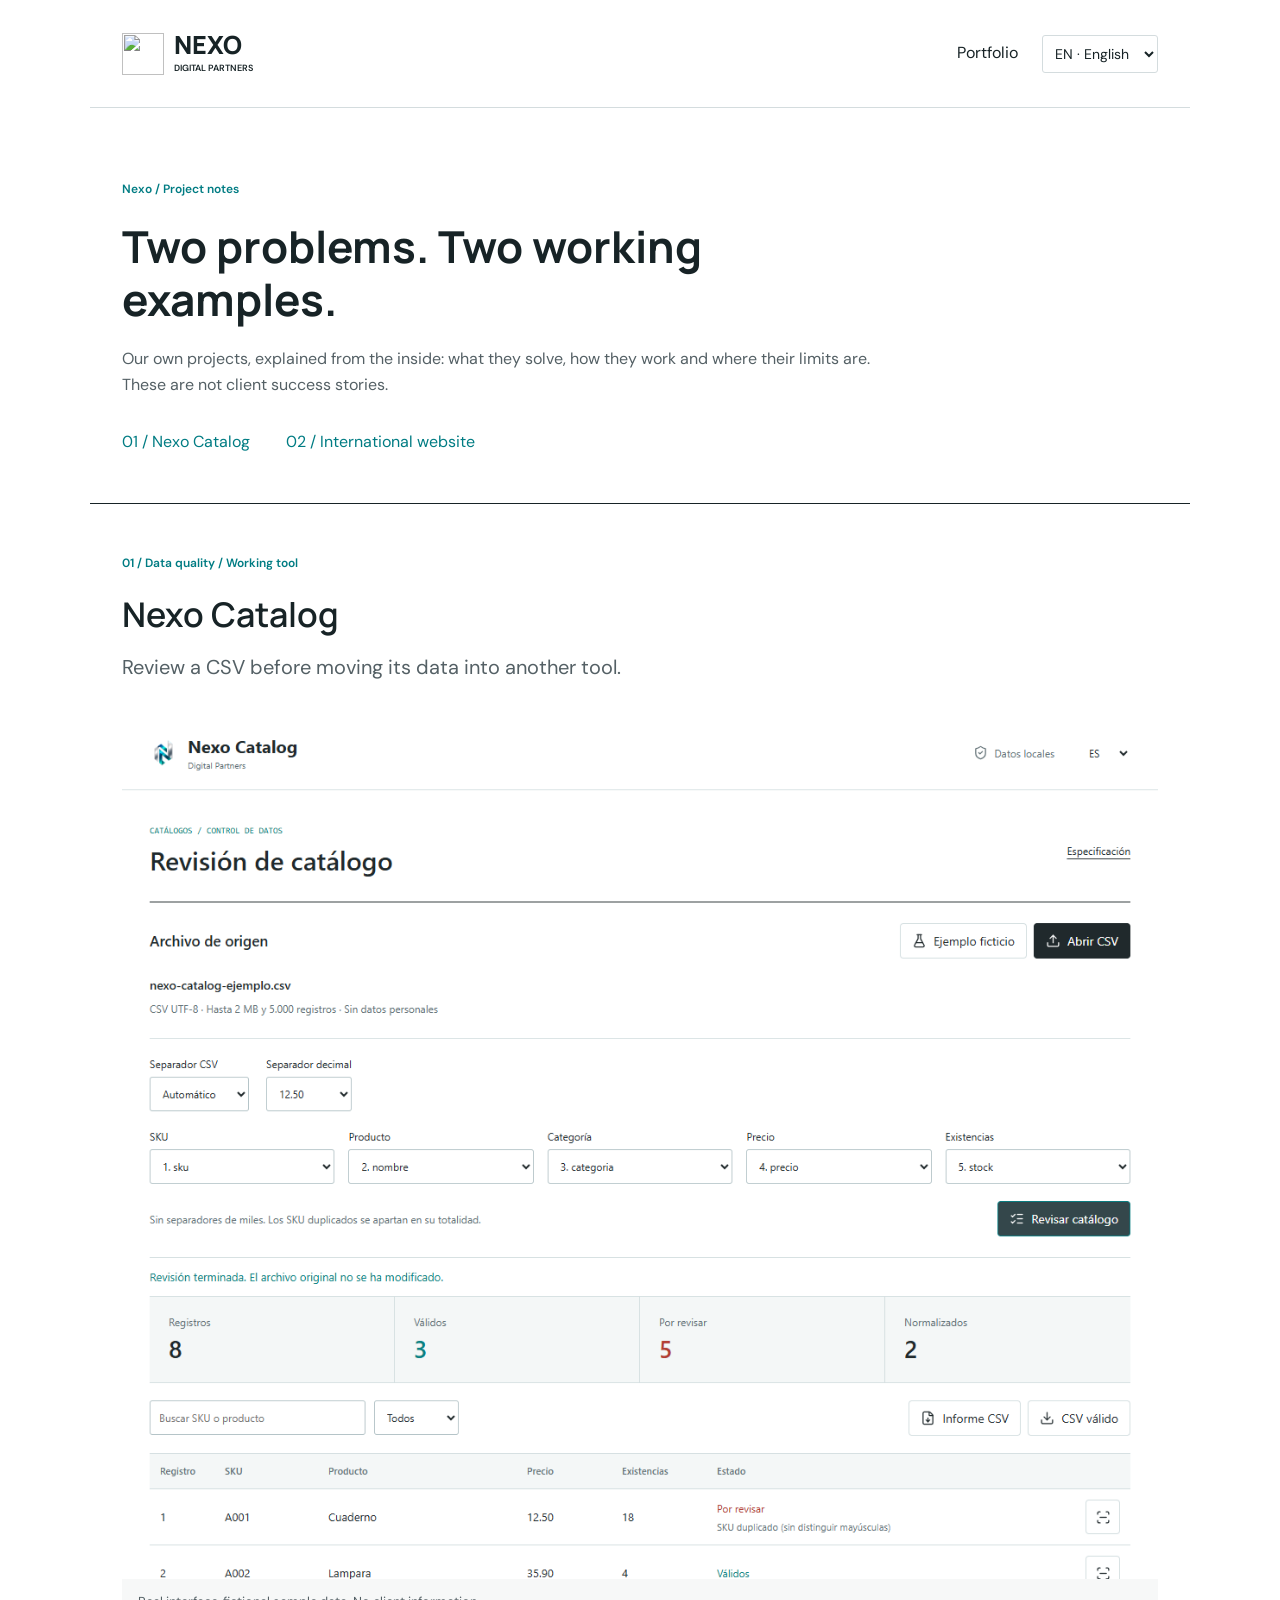
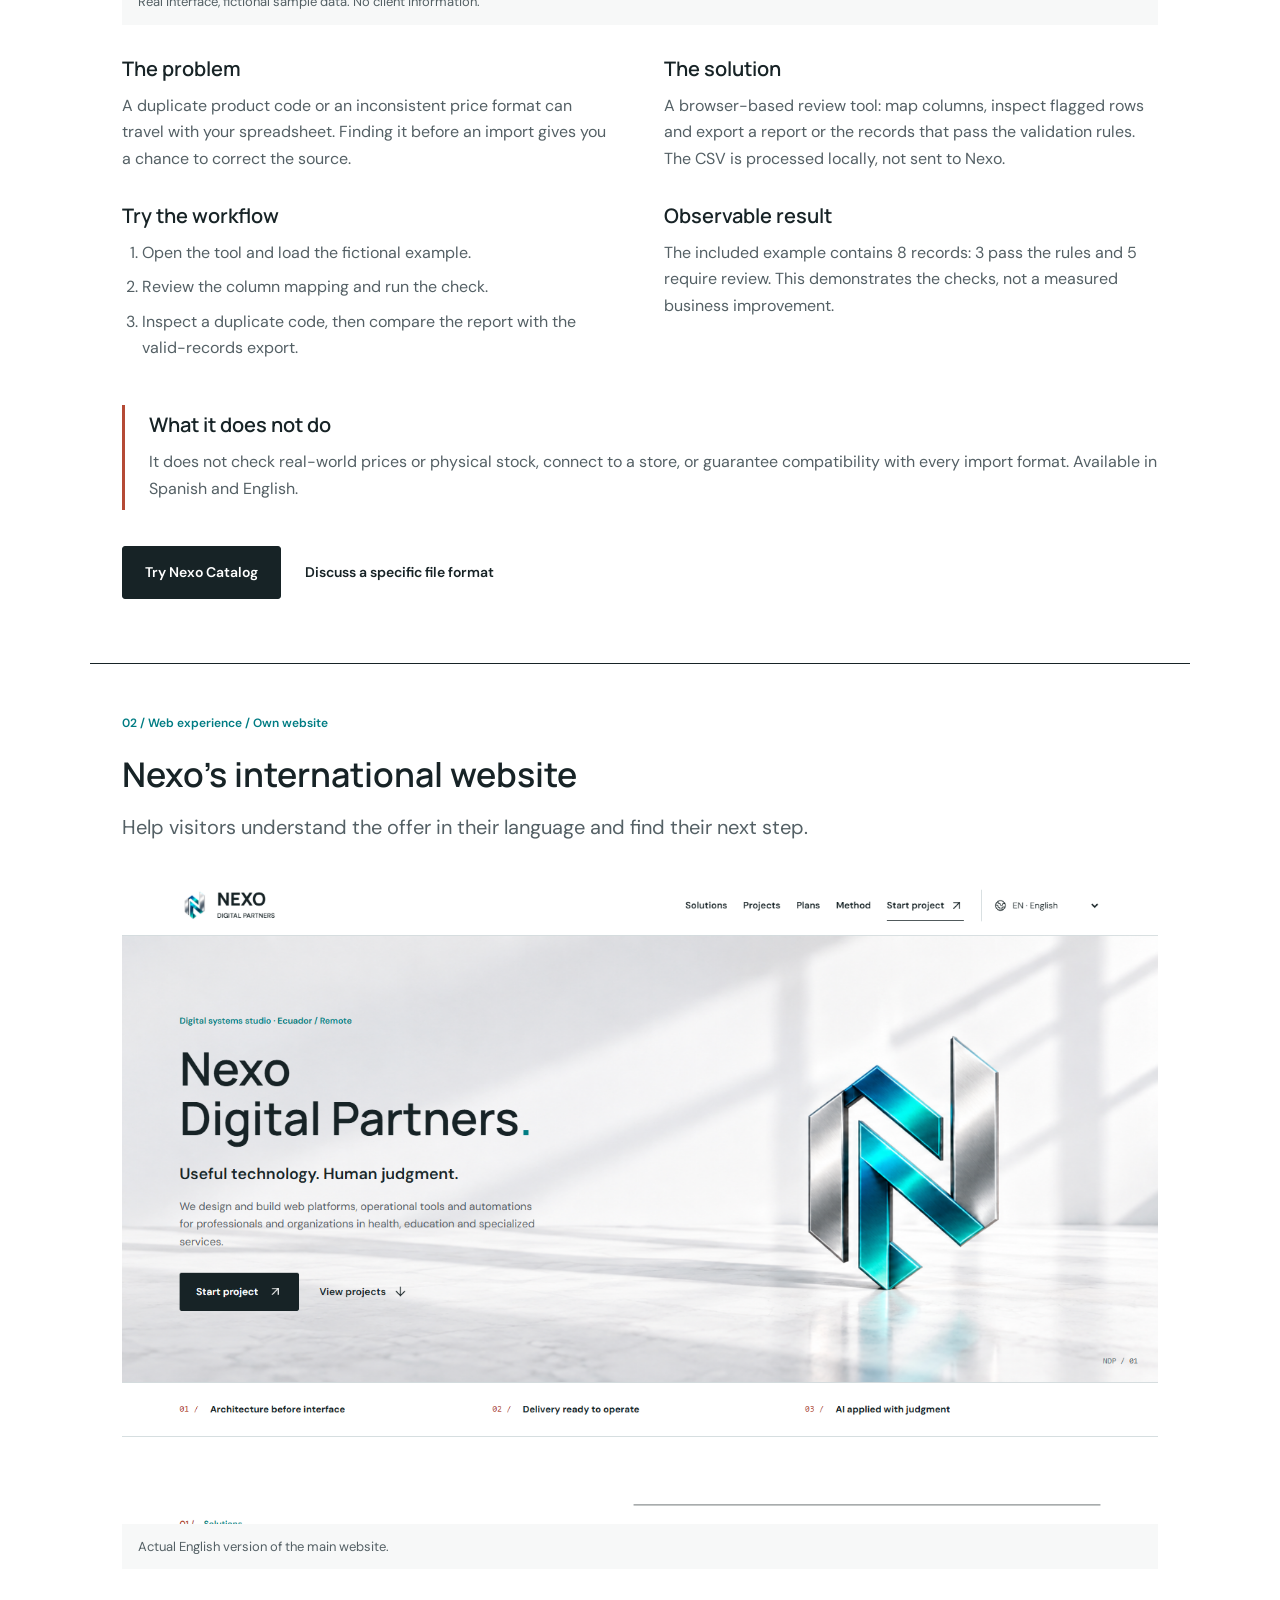
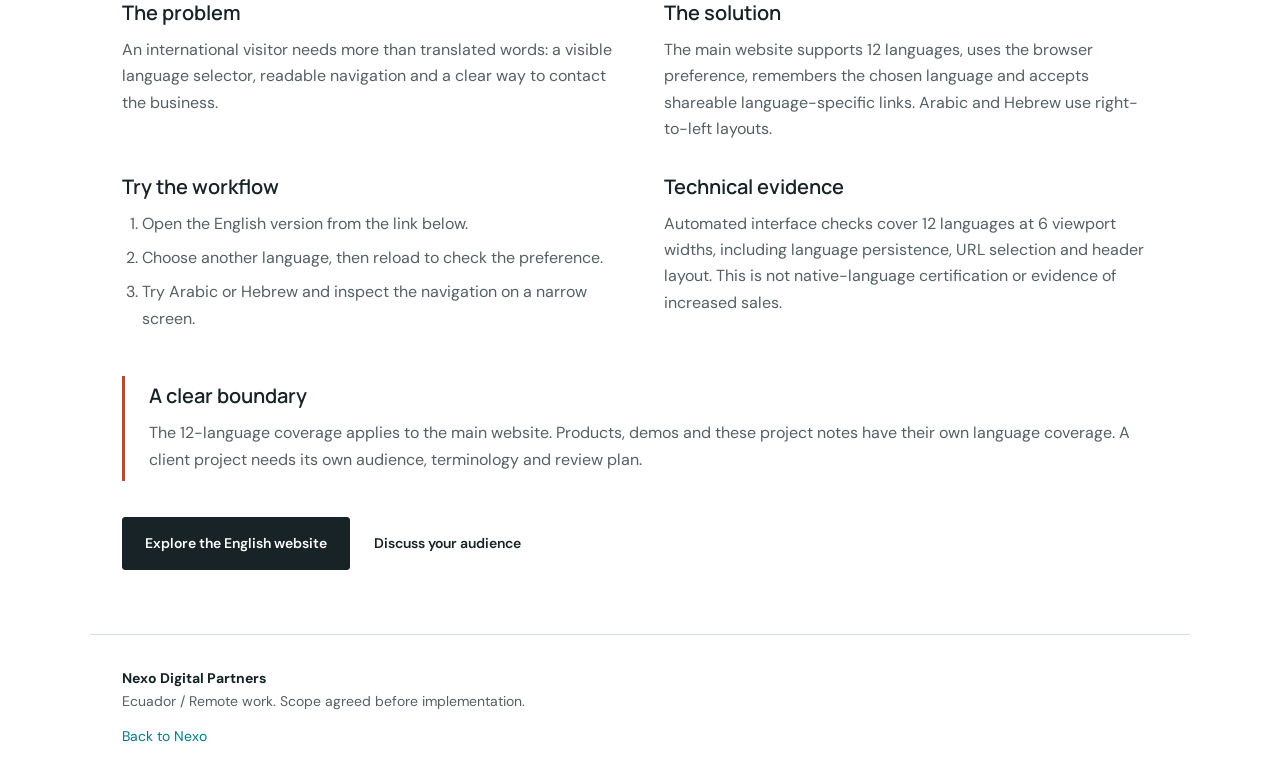
==== cases/index.html @ e247b070 "Add bilingual project case studies with real demos and limits" ====
<!doctype html>
<html lang="es">
<head>
  <meta charset="utf-8"><meta name="viewport" content="width=device-width,initial-scale=1">
  <title>Casos de proyecto | Nexo Digital Partners</title>
  <meta name="description" content="Dos proyectos propios de Nexo: revision de catalogos CSV y una web internacional. Problemas, decisiones, demostraciones y limites.">
  <link rel="canonical" href="https://nexodipa.github.io/nexo-digital-partners/cases/">
  <link rel="stylesheet" href="../styles.css"><link rel="stylesheet" href="cases.css">
  <link rel="icon" href="../assets/favicon.svg" type="image/svg+xml">
  <script src="cases.js" defer></script>
</head>
<body>
<a class="skip-link" href="#main" data-en="Skip to content">Ir al contenido</a>
<header class="case-header">
  <a class="brand" href="../"><img src="../assets/brand/nexo-monogram-metallic-transparent.png" width="44" height="44" alt=""><strong>NEXO<span>DIGITAL PARTNERS</span></strong></a>
  <div><a href="../#casos" data-en="Portfolio">Proyectos</a><label class="sr-only" for="case-language">Idioma / Language</label><select id="case-language"><option value="es">ES · Espa&ntilde;ol</option><option value="en">EN · English</option></select></div>
</header>
<main id="main">
  <section class="case-intro">
    <p class="eyebrow" data-en="Nexo / Project notes">Nexo / Cuadernos de proyecto</p>
    <h1 data-en="Two problems. Two working examples.">Dos problemas. Dos ejemplos que puedes probar.</h1>
    <p data-en="Our own projects, explained from the inside: what they solve, how they work and where their limits are. These are not client success stories.">Proyectos propios, explicados por dentro: qu&eacute; resuelven, c&oacute;mo funcionan y hasta d&oacute;nde llegan. No son casos de &eacute;xito de clientes.</p>
    <nav aria-label="Cases"><a href="#catalog">01 / Nexo Catalog</a><a href="#international" data-en="02 / International website">02 / Web internacional</a></nav>
  </section>
  <article class="case-study" id="catalog">
    <header><p class="eyebrow" data-en="01 / Data quality / Working tool">01 / Calidad de datos / Herramienta funcional</p><h2>Nexo Catalog</h2><p class="case-deck" data-en="Review a CSV before moving its data into another tool.">Revisar un CSV antes de llevar sus datos a otra herramienta.</p></header>
    <figure><img src="../assets/cases/catalog.png" width="1200" height="1000" alt="Nexo Catalog: 8 registros ficticios, 3 validos y 5 por revisar" data-alt-en="Nexo Catalog: 8 fictional records, 3 valid and 5 requiring review"><figcaption data-en="Real interface, fictional sample data. No client information.">Interfaz real, datos de ejemplo ficticios. Sin informaci&oacute;n de clientes.</figcaption></figure>
    <div class="case-details">
      <section><h3 data-en="The problem">El problema</h3><p data-en="A duplicate product code or an inconsistent price format can travel with your spreadsheet. Finding it before an import gives you a chance to correct the source.">Un c&oacute;digo de producto repetido o un precio con formato inconsistente pueden viajar con tu hoja de c&aacute;lculo. Detectarlos antes de importar permite corregir el origen.</p></section>
      <section><h3 data-en="The solution">La soluci&oacute;n</h3><p data-en="A browser-based review tool: map columns, inspect flagged rows and export a report or the records that pass the validation rules. The CSV is processed locally, not sent to Nexo.">Una herramienta de revisi&oacute;n en el navegador: asignar columnas, consultar incidencias y exportar un informe o los registros que cumplen las reglas. El CSV se procesa localmente, no se env&iacute;a a Nexo.</p></section>
      <section><h3 data-en="Try the workflow">Prueba el recorrido</h3><ol><li data-en="Open the tool and load the fictional example.">Abre la herramienta y carga el ejemplo ficticio.</li><li data-en="Review the column mapping and run the check.">Revisa la asignaci&oacute;n de columnas y ejecuta la revisi&oacute;n.</li><li data-en="Inspect a duplicate code, then compare the report with the valid-records export.">Consulta un c&oacute;digo duplicado y compara el informe con la exportaci&oacute;n de registros v&aacute;lidos.</li></ol></section>
      <section><h3 data-en="Observable result">Resultado observable</h3><p data-en="The included example contains 8 records: 3 pass the rules and 5 require review. This demonstrates the checks, not a measured business improvement.">El ejemplo incluido tiene 8 registros: 3 cumplen las reglas y 5 necesitan revisi&oacute;n. Esto demuestra las comprobaciones, no una mejora comercial medida.</p></section>
    </div>
    <aside class="case-limit"><h3 data-en="What it does not do">Lo que no hace</h3><p data-en="It does not check real-world prices or physical stock, connect to a store, or guarantee compatibility with every import format. Available in Spanish and English.">No comprueba precios reales ni existencias f&iacute;sicas, no conecta con una tienda y no garantiza compatibilidad con cualquier formato de importaci&oacute;n. Disponible en espa&ntilde;ol e ingl&eacute;s.</p></aside>
    <div class="case-actions"><a class="primary-button" href="../products/catalog-check/" data-demo="catalog" data-en="Try Nexo Catalog">Probar Nexo Catalog</a><a class="text-link" href="../#contacto" data-en="Discuss a specific file format">Consultar un formato concreto</a></div>
  </article>
  <article class="case-study" id="international">
    <header><p class="eyebrow" data-en="02 / Web experience / Own website">02 / Experiencia web / Sitio propio</p><h2 data-en="Nexo's international website">La web internacional de Nexo</h2><p class="case-deck" data-en="Help visitors understand the offer in their language and find their next step.">Ayudar a entender la propuesta en otro idioma y encontrar el siguiente paso.</p></header>
    <figure><img src="../assets/cases/international.png" loading="lazy" alt="Cabecera de Nexo en ingles con selector de idioma" data-alt-en="Nexo's English header with its language selector"><figcaption data-en="Actual English version of the main website.">Versi&oacute;n real en ingl&eacute;s de la web principal.</figcaption></figure>
    <div class="case-details">
      <section><h3 data-en="The problem">El problema</h3><p data-en="An international visitor needs more than translated words: a visible language selector, readable navigation and a clear way to contact the business.">Una visita internacional necesita m&aacute;s que palabras traducidas: un selector visible, navegaci&oacute;n legible y una ruta clara para contactar.</p></section>
      <section><h3 data-en="The solution">La soluci&oacute;n</h3><p data-en="The main website supports 12 languages, uses the browser preference, remembers the chosen language and accepts shareable language-specific links. Arabic and Hebrew use right-to-left layouts.">La web principal admite 12 idiomas, toma la preferencia del navegador, recuerda la selecci&oacute;n y permite compartir enlaces con un idioma concreto. &Aacute;rabe y hebreo usan presentaci&oacute;n de derecha a izquierda.</p></section>
      <section><h3 data-en="Try the workflow">Prueba el recorrido</h3><ol><li data-en="Open the English version from the link below.">Abre la versi&oacute;n en ingl&eacute;s desde el enlace inferior.</li><li data-en="Choose another language, then reload to check the preference.">Elige otro idioma y recarga para comprobar la preferencia.</li><li data-en="Try Arabic or Hebrew and inspect the navigation on a narrow screen.">Prueba &aacute;rabe o hebreo y revisa la navegaci&oacute;n en una pantalla estrecha.</li></ol></section>
      <section><h3 data-en="Technical evidence">Evidencia t&eacute;cnica</h3><p data-en="Automated interface checks cover 12 languages at 6 viewport widths, including language persistence, URL selection and header layout. This is not native-language certification or evidence of increased sales.">Las pruebas autom&aacute;ticas de interfaz cubren 12 idiomas en 6 anchos, incluida la persistencia, selecci&oacute;n por URL y cabecera. No equivalen a revisi&oacute;n ling&uuml;&iacute;stica nativa ni demuestran un aumento de ventas.</p></section>
    </div>
    <aside class="case-limit"><h3 data-en="A clear boundary">Un l&iacute;mite claro</h3><p data-en="The 12-language coverage applies to the main website. Products, demos and these project notes have their own language coverage. A client project needs its own audience, terminology and review plan.">Los 12 idiomas corresponden a la web principal. Los productos, demos y estos casos tienen su propia cobertura. Un proyecto de cliente necesita definir audiencia, terminolog&iacute;a y revisi&oacute;n.</p></aside>
    <div class="case-actions"><a class="primary-button" href="../?lang=en" data-en="Explore the English website">Explorar la web en ingl&eacute;s</a><a class="text-link" href="../#contacto" data-en="Discuss your audience">Conversar sobre tu p&uacute;blico</a></div>
  </article>
</main>
<footer class="case-footer"><strong>Nexo Digital Partners</strong><p data-en="Ecuador / Remote work. Scope agreed before implementation.">Ecuador / Trabajo remoto. Alcance acordado antes de implementar.</p><a href="../" data-en="Back to Nexo">Volver a Nexo</a></footer>
</body></html>
---- styles.css ----
@import url('https://fonts.googleapis.com/css2?family=DM+Sans:wght@400;500;600;700&family=Manrope:wght@400;500;600;700;800&display=swap');
:root { --ink:#172326; --muted:#546065; --teal:#007c83; --accent:#b54a35; --line:#d4dcde; --paper:#f7f8f8; --white:#fff; --content:1280px; }
* { box-sizing:border-box; letter-spacing:0; }
html { scroll-behavior:smooth; scroll-padding-top:110px; }
body { margin:0; background:var(--white); color:var(--ink); font:16px/1.65 'DM Sans',Arial,sans-serif; }
button,input,select,textarea { font:inherit; }
a { color:inherit; text-decoration:none; }
button,a,summary,select { -webkit-tap-highlight-color:transparent; }
button,summary { cursor:pointer; }button { color:inherit; }
a,button,input,select,textarea,summary { outline-offset:5px; }
:focus-visible { outline:3px solid var(--teal); }
button:disabled { opacity:.6; cursor:wait; }
h1,h2,h3,p { margin:0; }h1,h2,h3 { font-family:Manrope,Arial,sans-serif; line-height:1.2; }
h2 { font-size:40px; font-weight:600; }h3 { font-size:22px; font-weight:600; }p { color:var(--muted); }
img { display:block; max-width:100%; }svg { width:20px; height:20px; flex-shrink:0; stroke-width:1.65; }
[hidden],.is-hidden { display:none!important; }
.sr-only { position:absolute; width:1px; height:1px; padding:0; margin:-1px; overflow:hidden; clip:rect(0,0,0,0); white-space:nowrap; border:0; }
.skip-link { position:fixed; top:-90px; left:16px; z-index:100; padding:12px 20px; background:var(--white); }.skip-link:focus { top:12px; }
.site-header { display:flex; align-items:center; gap:24px; padding:19px max(28px,calc((100% - var(--content))/2)); border-bottom:1px solid var(--line); background:rgba(255,255,255,.98); position:sticky; top:0; z-index:30; }
.brand { display:flex; align-items:center; gap:10px; margin-inline-end:auto; flex-shrink:0; }.brand img { width:42px; height:42px; object-fit:contain; }
.brand strong { font:800 25px/1 Manrope,Arial,sans-serif; }.brand span { display:block; font:600 9px/1.6 'DM Sans',Arial,sans-serif; padding-top:4px; }
.site-nav { display:flex; align-items:center; gap:22px; font-size:13px; font-weight:600; }.site-nav a { padding:10px 0; }
.site-nav a:hover,.text-link:hover { color:var(--teal); }.site-nav .nav-cta { display:flex; align-items:center; gap:7px; border-bottom:1px solid var(--ink); }
.language-switcher { display:flex; align-items:center; gap:5px; padding-inline-start:18px; border-inline-start:1px solid var(--line); }.language-switcher svg { width:16px; }
.language-switcher select { width:126px; background:transparent; border:0; color:var(--ink); font-size:12px; padding:8px 0; cursor:pointer; }
.icon-button { display:inline-grid; place-items:center; width:44px; height:44px; padding:0; border:1px solid var(--line); background:transparent; border-radius:4px; }.icon-button:hover { background:#edf2f2; }.menu-button { display:none; }
.hero { min-height:620px; padding:80px max(28px,calc((100% - var(--content))/2)) 70px; position:relative; display:flex; align-items:center; background:#f4f5f5 url('assets/brand/nexo-studio-wide.png') right center/cover no-repeat; }
.hero-copy { max-width:57%; position:relative; z-index:1; }.eyebrow { font-size:12px; line-height:1.5; font-weight:600; color:var(--teal); margin-bottom:22px; }.eyebrow span { margin-inline-end:10px; color:var(--accent); }.hero .eyebrow { max-width:430px; }
.hero h1 { font-size:64px; font-weight:600; line-height:1.08; }.period { color:var(--teal); }.hero-declaration { margin-top:26px; font-size:22px; font-weight:600; color:var(--ink); }.hero-lead { max-width:510px; margin-top:14px; line-height:1.65; font-size:15px; }
.hero-actions { display:flex; align-items:center; flex-wrap:wrap; gap:28px; margin-top:30px; }
.primary-button { display:inline-flex; align-items:center; justify-content:center; gap:14px; padding:14px 22px; background:var(--ink); border:1px solid var(--ink); border-radius:3px; color:var(--white); font-weight:600; font-size:14px; min-height:50px; text-align:center; }.primary-button:hover { background:var(--teal); border-color:var(--teal); }
.text-link { display:inline-flex; align-items:center; gap:10px; font-size:14px; font-weight:600; line-height:1.5; }
.hero-index { position:absolute; bottom:22px; inset-inline-end:28px; font:11px/1.3 monospace; color:#627175; }
.intro-band { display:grid; grid-template-columns:repeat(3,minmax(0,1fr)); padding:26px max(28px,calc((100% - var(--content))/2)); gap:24px; border-top:1px solid var(--line); border-bottom:1px solid var(--line); }.intro-band p { display:flex; gap:16px; font-size:13px; color:var(--ink); }.section-number { font:12px/1.8 monospace; color:var(--accent); flex-shrink:0; }
.section { padding:94px max(28px,calc((100% - var(--content))/2)); }.section-heading { max-width:720px; margin-bottom:40px; }.section-heading p:last-child { margin-top:18px; max-width:640px; }.section-heading .eyebrow { margin-top:0; }
.solutions-section { display:grid; grid-template-columns:1fr 1.2fr; gap:90px; }.solutions-section .section-heading { padding-top:18px; }.solutions-list { border-top:1px solid var(--ink); }summary { list-style:none; }summary::-webkit-details-marker { display:none; }
.solution { border-bottom:1px solid var(--line); }.solution summary { display:flex; align-items:center; gap:17px; min-height:82px; padding:18px 0; }.solution summary>svg:first-child { color:var(--teal); }.solution h3 { font-size:18px; line-height:1.4; flex:1; }.solution .expand-icon { width:16px; transition:transform .2s; }.solution[open] .expand-icon { transform:rotate(45deg); }.solution>div { padding:0 0 26px 37px; font-size:14px; }.solution ul { padding-inline-start:18px; margin:16px 0; color:var(--muted); }
.cases-section { background:var(--paper); border-block:1px solid var(--line); }.filter-bar { display:flex; flex-wrap:wrap; gap:6px; margin-bottom:28px; border-bottom:1px solid var(--line); }.filter-button { min-height:44px; padding:9px 18px 13px; background:transparent; border:0; border-bottom:2px solid transparent; font-size:14px; }.filter-button.active { color:var(--teal); border-bottom-color:var(--teal); font-weight:600; }.filter-button:hover { background:#e8eeee; }
.portfolio-grid { display:grid; grid-template-columns:repeat(2,minmax(0,1fr)); gap:52px 30px; }.project-image { display:block; position:relative; width:100%; padding:0; border:1px solid #c4ced1; background:#e8edef; aspect-ratio:3/2; border-radius:4px; overflow:hidden; }.project-image img { width:100%; height:100%; object-fit:contain; transition:filter .2s; }.project-image:hover img { filter:brightness(.96); }.project-image svg { position:absolute; bottom:12px; inset-inline-end:12px; width:38px; height:38px; padding:10px; color:var(--ink); background:var(--white); border-radius:3px; box-shadow:0 1px 6px #0002; }
.project-meta { display:flex; justify-content:space-between; gap:14px; margin-top:20px; font-size:11px; line-height:1.5; color:var(--teal); }.project-meta span:last-child { color:var(--muted); text-align:end; }.portfolio-card h3 { margin:8px 0 10px; font-size:28px; }.portfolio-card p { max-width:540px; font-size:14px; }.portfolio-card .text-link { margin-top:16px; }
.pricing-grid { display:grid; grid-template-columns:repeat(4,minmax(0,1fr)); border-top:1px solid var(--ink); }.pricing-grid article { padding:28px 24px; border-inline-start:1px solid var(--line); display:flex; flex-direction:column; gap:18px; }.pricing-grid article:first-child { padding-inline-start:0; border:0; }.price { font-family:Manrope,Arial,sans-serif; font-size:30px; font-weight:500; color:var(--teal); }.pricing-grid h3 { font-size:19px; }.pricing-grid p,.pricing-grid li { font-size:13px; }.pricing-grid ul { margin:0 0 16px; padding-inline-start:16px; color:var(--muted); }.pricing-grid li { margin:7px 0; }.pricing-grid .text-link { margin-top:auto; }.pricing-note { border-top:1px solid var(--line); padding-top:20px; margin-top:16px; font-size:12px; }
.method-section { background:#173237; color:var(--white); }.method-section .eyebrow { color:#95d6d6; }.method-section .eyebrow span { color:#eda491; }.method-section p { color:#ccdcde; }
.process-grid { display:grid; grid-template-columns:repeat(4,minmax(0,1fr)); gap:32px; list-style:none; padding:0; margin:0 0 54px; }.process-grid li { border-top:1px solid #507074; padding-top:22px; }.process-grid span { display:block; color:#eda491; font:12px monospace; margin-bottom:30px; }.process-grid h3 { font-size:20px; margin-bottom:14px; }.process-grid p { font-size:14px; }
.terms-grid { display:grid; grid-template-columns:repeat(2,minmax(0,1fr)); gap:0 40px; border-top:1px solid #507074; }.terms-grid details { border-bottom:1px solid #507074; padding:20px 0; }.terms-grid summary { display:flex; align-items:center; justify-content:space-between; gap:20px; font-size:14px; }.terms-grid summary svg { width:16px; }.terms-grid p { padding:14px 24px 2px 0; font-size:13px; }
.contact-section { display:grid; grid-template-columns:1fr 1.1fr; gap:100px; }.contact-copy h2 { margin-bottom:24px; }.direct-contact { display:flex; flex-direction:column; align-items:flex-start; gap:15px; margin-top:36px; font-size:14px; }.direct-contact a { display:flex; align-items:center; gap:12px; overflow-wrap:anywhere; }.direct-contact svg { width:16px; }
.brief-invitation { margin-top:32px; padding-top:24px; border-top:1px solid var(--line); overflow-wrap:anywhere; }.brief-invitation h3 { font-size:18px; line-height:1.5; margin-bottom:10px; }.brief-invitation p { font-size:13px; }.brief-invitation>div { display:flex; flex-wrap:wrap; gap:14px 24px; margin-top:16px; }.brief-invitation a { max-width:100%; }.brief-invitation svg { flex:none; }
.quote-form { display:flex; flex-direction:column; gap:20px; }.quote-form label { display:flex; flex-direction:column; gap:8px; font-size:13px; color:var(--ink); font-weight:500; }
input,select,textarea { width:100%; max-width:100%; border:1px solid #aebdc0; border-radius:3px; background:#fff; padding:12px 13px; color:var(--ink); font-size:14px; min-width:0; }textarea { resize:vertical; min-height:120px; }input::placeholder,textarea::placeholder { color:#66767b; opacity:1; }
.form-row { display:grid; grid-template-columns:repeat(2,minmax(0,1fr)); gap:16px; }.optional-details summary { display:flex; align-items:center; gap:12px; font-size:13px; }.optional-details summary svg { width:15px; }.optional-details select { margin-top:12px; }.form-privacy { font-size:12px; }.quote-form .primary-button { align-self:flex-start; }.request-result { border-top:2px solid var(--teal); padding-top:18px; }.request-result p { font-size:13px; margin-bottom:12px; }.result-actions { display:flex; align-items:center; flex-wrap:wrap; gap:20px; }
.site-footer { display:flex; align-items:center; flex-wrap:wrap; gap:28px; padding:32px max(28px,calc((100% - var(--content))/2)); border-top:1px solid var(--line); background:var(--paper); font-size:13px; }.site-footer>div { margin-inline-end:auto; }.site-footer strong,.site-footer span { display:block; }.site-footer span { color:var(--muted); font-size:11px; margin-top:5px; }.site-footer a { display:flex; align-items:center; gap:10px; }.site-footer svg { width:15px; }
dialog { width:min(1120px,94vw); max-height:92dvh; border:0; border-radius:6px; padding:22px; color:var(--ink); }dialog::backdrop { background:#101d22c9; }.dialog-heading { display:flex; justify-content:space-between; align-items:center; gap:20px; margin-bottom:20px; }.dialog-heading h2 { font-size:24px; }#preview-image { width:100%; max-height:68dvh; object-fit:contain; background:var(--paper); }#preview-description { margin-top:16px; font-size:14px; }
html[dir='rtl'] .hero { background-image:none; background-color:#f2f6f6; }html[dir='rtl'] .hero::after { content:''; position:absolute; left:5%; width:32%; height:80%; background:url('assets/brand/nexo-monogram-metallic-transparent.png') center/contain no-repeat; }html[dir='rtl'] .solution>div { padding:0 37px 26px 0; }
@media(min-width:1700px) { .hero { min-height:660px; } }
@media(max-width:1180px) {
.site-header { gap:16px; padding-inline:24px; }.site-nav { gap:14px; font-size:12px; }.brand strong { font-size:22px; }.language-switcher { padding-inline-start:12px; }.language-switcher select { width:114px; }
.hero h1 { font-size:52px; }.hero-copy { max-width:56%; }.hero { min-height:580px; padding-block:60px; }.solutions-section { gap:50px; }.contact-section { gap:50px; }.pricing-grid article { padding-inline:18px; }
}
@media(max-width:960px) {
.site-header { padding:14px 24px; }.language-switcher { margin-inline-start:auto; border:0; }.menu-button { display:inline-grid; }.site-nav { display:none; position:absolute; top:100%; left:0; right:0; flex-direction:column; align-items:stretch; background:#fff; padding:20px 28px; border-bottom:1px solid var(--line); font-size:15px; }.site-nav.open { display:flex; }.site-nav .nav-cta { justify-content:space-between; }.brand { margin:0; }
.hero h1 { font-size:46px; }.hero-declaration { font-size:20px; }.hero-lead { font-size:14px; }.hero-actions { gap:20px; }.intro-band { gap:18px; }.intro-band p { font-size:12px; gap:10px; }
h2 { font-size:34px; }.section { padding-block:70px; }.solutions-section { grid-template-columns:1fr; gap:4px; }.solutions-section .section-heading { max-width:660px; }
.pricing-grid { grid-template-columns:repeat(2,minmax(0,1fr)); }.pricing-grid article { padding:28px 24px; border-top:1px solid var(--line); }.pricing-grid article:nth-child(odd) { border-inline-start:0; padding-inline-start:0; }.pricing-grid article:nth-child(-n+2) { border-top:0; }
.process-grid { grid-template-columns:repeat(2,minmax(0,1fr)); }.contact-section { grid-template-columns:1fr; gap:40px; }.contact-copy { max-width:600px; }
}
@media(max-width:600px) {
html { scroll-padding-top:95px; }.site-header { padding:12px 18px; gap:10px; }.brand img { width:32px; height:38px; }.brand strong { font-size:20px; }.brand span { font-size:7px; }.language-switcher { padding:0; gap:2px; }.language-switcher svg { display:none; }.language-switcher select { width:106px; font-size:11px; }.icon-button { width:40px; height:40px; }
.hero { padding:270px 24px 42px; min-height:0; background-image:url('assets/brand/nexo-studio-light.png'); background-size:auto 300px; background-position:right -18px; background-color:#f5f6f6; align-items:flex-start; }.hero-copy { max-width:100%; }.hero h1 { font-size:43px; max-width:100%; }.hero .eyebrow { font-size:10px; max-width:100%; margin-bottom:18px; }.hero-declaration { margin-top:18px; font-size:20px; }.hero-lead { font-size:14px; }.hero-actions { gap:22px; margin-top:24px; }.hero-index { display:none; }
.intro-band { grid-template-columns:1fr; padding:22px 24px; gap:14px; }.intro-band p { font-size:13px; }.section { padding:58px 24px; }h2 { font-size:30px; }.section-heading { margin-bottom:28px; }.section-heading>p:last-child { font-size:14px; }.section .eyebrow { margin-bottom:18px; }
.solutions-section { gap:6px; }.solution summary { min-height:76px; }.solution h3 { font-size:17px; }.portfolio-grid { grid-template-columns:1fr; gap:40px; }.filter-button { font-size:13px; padding-inline:13px; }.portfolio-card h3 { font-size:25px; }.project-meta { margin-top:16px; }
.pricing-grid { grid-template-columns:1fr; }.pricing-grid article,.pricing-grid article:nth-child(odd) { padding:28px 0; border-inline-start:0; border-top:1px solid var(--line); gap:14px; }.pricing-grid article:nth-child(2) { border-top:1px solid var(--line); }.pricing-grid article:first-child { border-top:0; }.pricing-grid ul { margin-bottom:5px; }
.process-grid { gap:28px 22px; }.process-grid h3 { font-size:17px; overflow-wrap:anywhere; }.process-grid p { font-size:13px; }.process-grid span { margin-bottom:16px; }.terms-grid { grid-template-columns:1fr; }.form-row { grid-template-columns:1fr; gap:20px; }.quote-form .primary-button { width:100%; }.site-footer { padding:28px 24px; gap:22px; }.site-footer>div { flex-basis:100%; }
dialog { padding:16px; }.dialog-heading h2 { font-size:21px; }html[dir='rtl'] .hero::after { top:10px; left:20%; width:60%; height:200px; }
}
@media(max-width:370px) { .hero h1 { font-size:37px; }.brand img { display:none; }.hero-actions { gap:16px; }.hero-actions .primary-button { padding-inline:16px; } }
@media(prefers-reduced-motion:reduce) { html { scroll-behavior:auto; }*,*::before,*::after { transition:none!important; } }
.project-footer { display:flex; align-items:center; justify-content:space-between; flex-wrap:wrap; gap:12px; margin-top:20px; padding-top:14px; border-top:1px solid var(--line); }
.project-footer > span { font-size:11px; color:var(--muted); }
.project-footer .text-link { margin-top:0; }
/* Keep names and contact details readable inside right-to-left layouts. */
.brand strong,.hero h1,[translate="no"],.direct-contact a { unicode-bidi:isolate; }
.brand strong,.hero h1,.language-switcher select,.direct-contact a { direction:ltr; }
html[dir='rtl'] .hero h1 { text-align:right; }
.language-switcher { flex-shrink:0; }
.language-switcher select { min-height:44px; }
.site-nav a,.primary-button,.text-link { overflow-wrap:anywhere; }
.hero-actions > a { max-width:100%; }
.solution>div { padding-inline-start:37px; padding-inline-end:0; }
.terms-grid p { padding-inline-start:0; padding-inline-end:24px; }
@media(max-width:600px) { .language-switcher select { width:132px; font-size:12px; } }
---- cases/cases.css ----
.case-header,.case-intro,.case-study,.case-footer { max-width:1100px; margin:auto; padding:32px; }
.case-header { display:flex; justify-content:space-between; align-items:center; gap:24px; border-bottom:1px solid var(--line); }
.case-header>div { display:flex; align-items:center; gap:24px; }
.case-header select { max-width:155px; padding:8px; border:1px solid var(--line); background:white; }
.case-intro { padding-top:72px; padding-bottom:48px; }
.case-intro h1 { font-size:44px; max-width:790px; margin:20px 0; }
.case-intro>p { max-width:750px; }
.case-intro nav { display:flex; flex-wrap:wrap; gap:20px 36px; margin-top:30px; color:var(--teal); }
.case-study { padding-top:50px; padding-bottom:64px; border-top:1px solid var(--ink); scroll-margin-top:24px; }
.case-study h2 { margin:16px 0; font-size:34px; }
.case-deck { font-size:20px; max-width:760px; }
.case-study figure { margin:32px 0; background:var(--paper); }
.case-study figure img { width:100%; height:auto; object-fit:contain; }
.case-study figcaption { font-size:13px; padding:12px 16px; color:var(--muted); }
.case-details { display:grid; grid-template-columns:1fr 1fr; gap:32px 48px; }
.case-details h3,.case-limit h3 { font-size:20px; margin-bottom:12px; }
.case-details ol { padding-left:20px; color:var(--muted); margin:0; }
.case-details li { margin-bottom:8px; }
.case-limit { border-left:3px solid var(--accent); padding:8px 0 8px 24px; margin:36px 0; }
.case-actions { display:flex; flex-wrap:wrap; align-items:center; gap:24px; }
.case-footer { border-top:1px solid var(--line); font-size:14px; }
.case-footer a { display:inline-block; margin-top:12px; color:var(--teal); }
@media(max-width:600px) {
  .case-header,.case-intro,.case-study,.case-footer { padding:24px 20px; }
  .case-header { flex-wrap:wrap; gap:16px; }
  .case-header>div { width:100%; justify-content:space-between; }
  .case-intro { padding-top:40px; }
  .case-intro h1 { font-size:32px; }
  .case-study h2 { font-size:28px; }
  .case-details { grid-template-columns:1fr; gap:28px; }
  .case-deck { font-size:18px; }
  .case-actions a { max-width:100%; white-space:normal; }
}
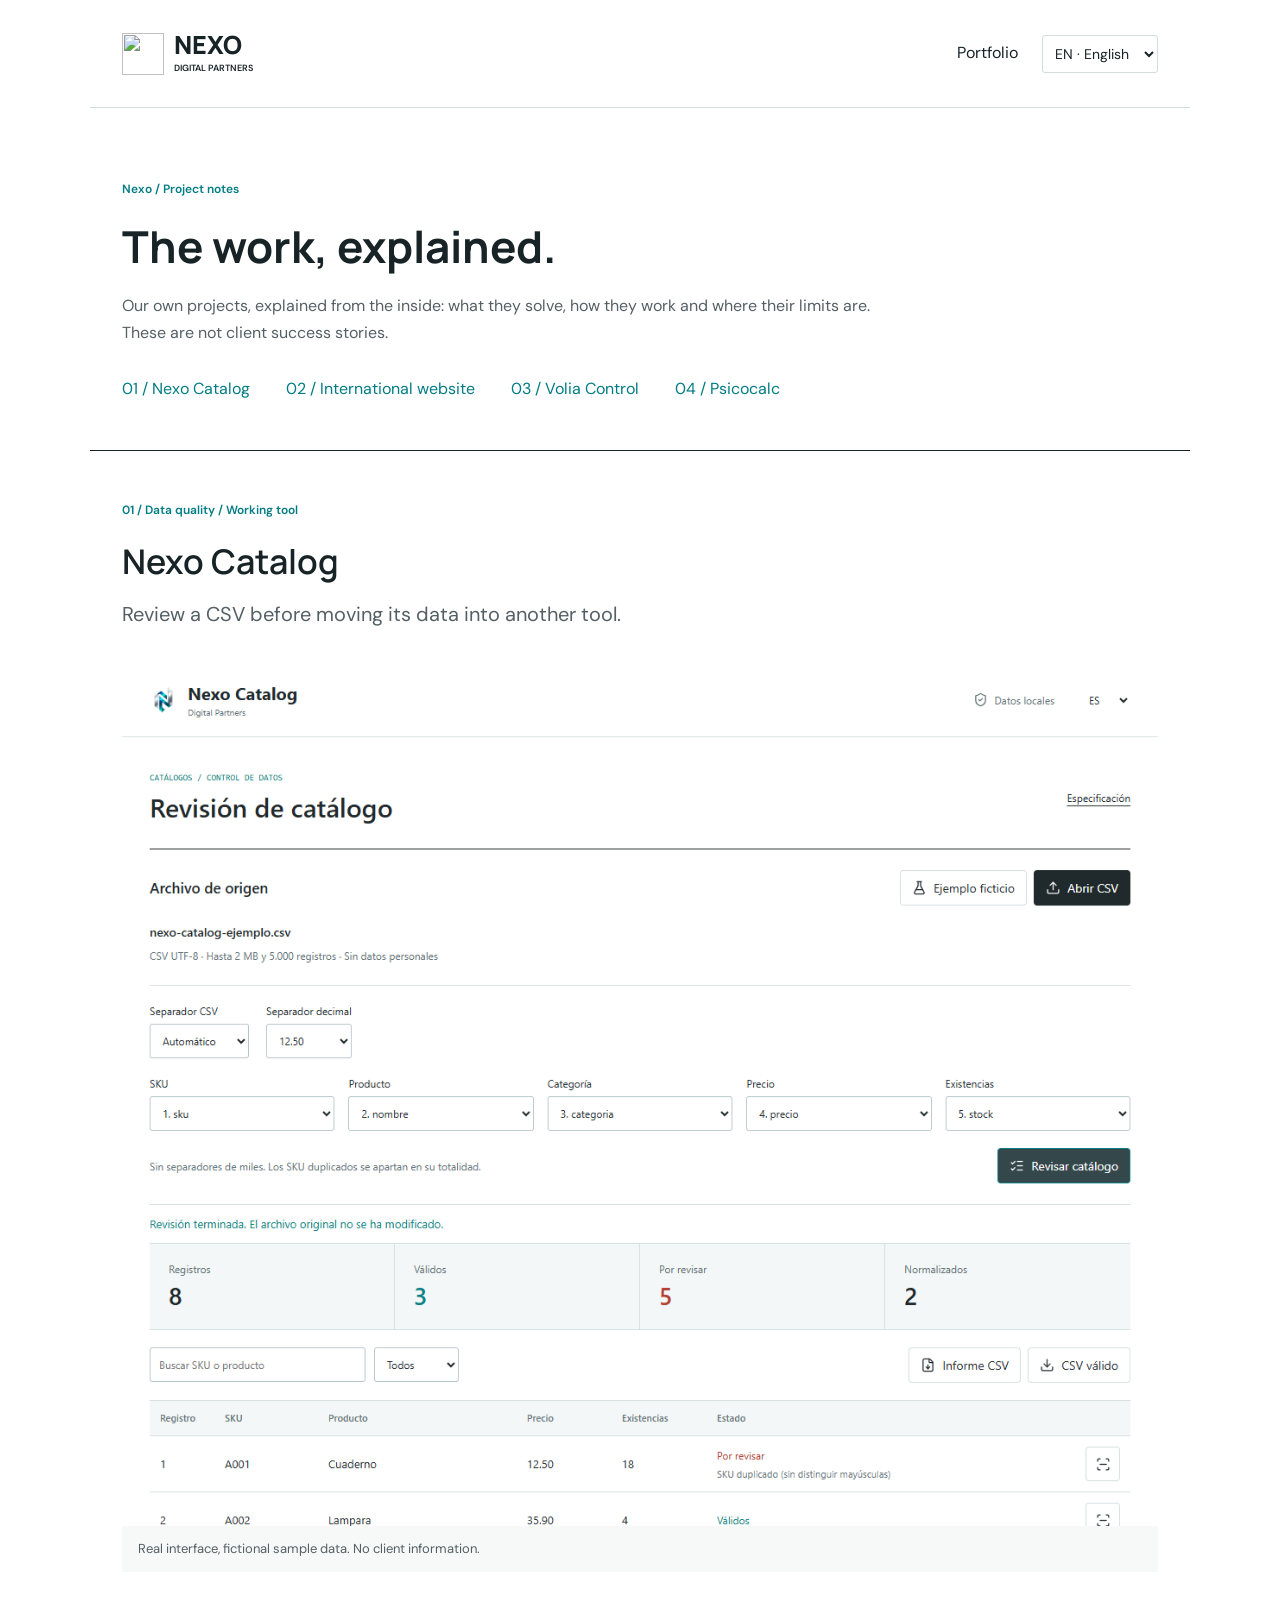
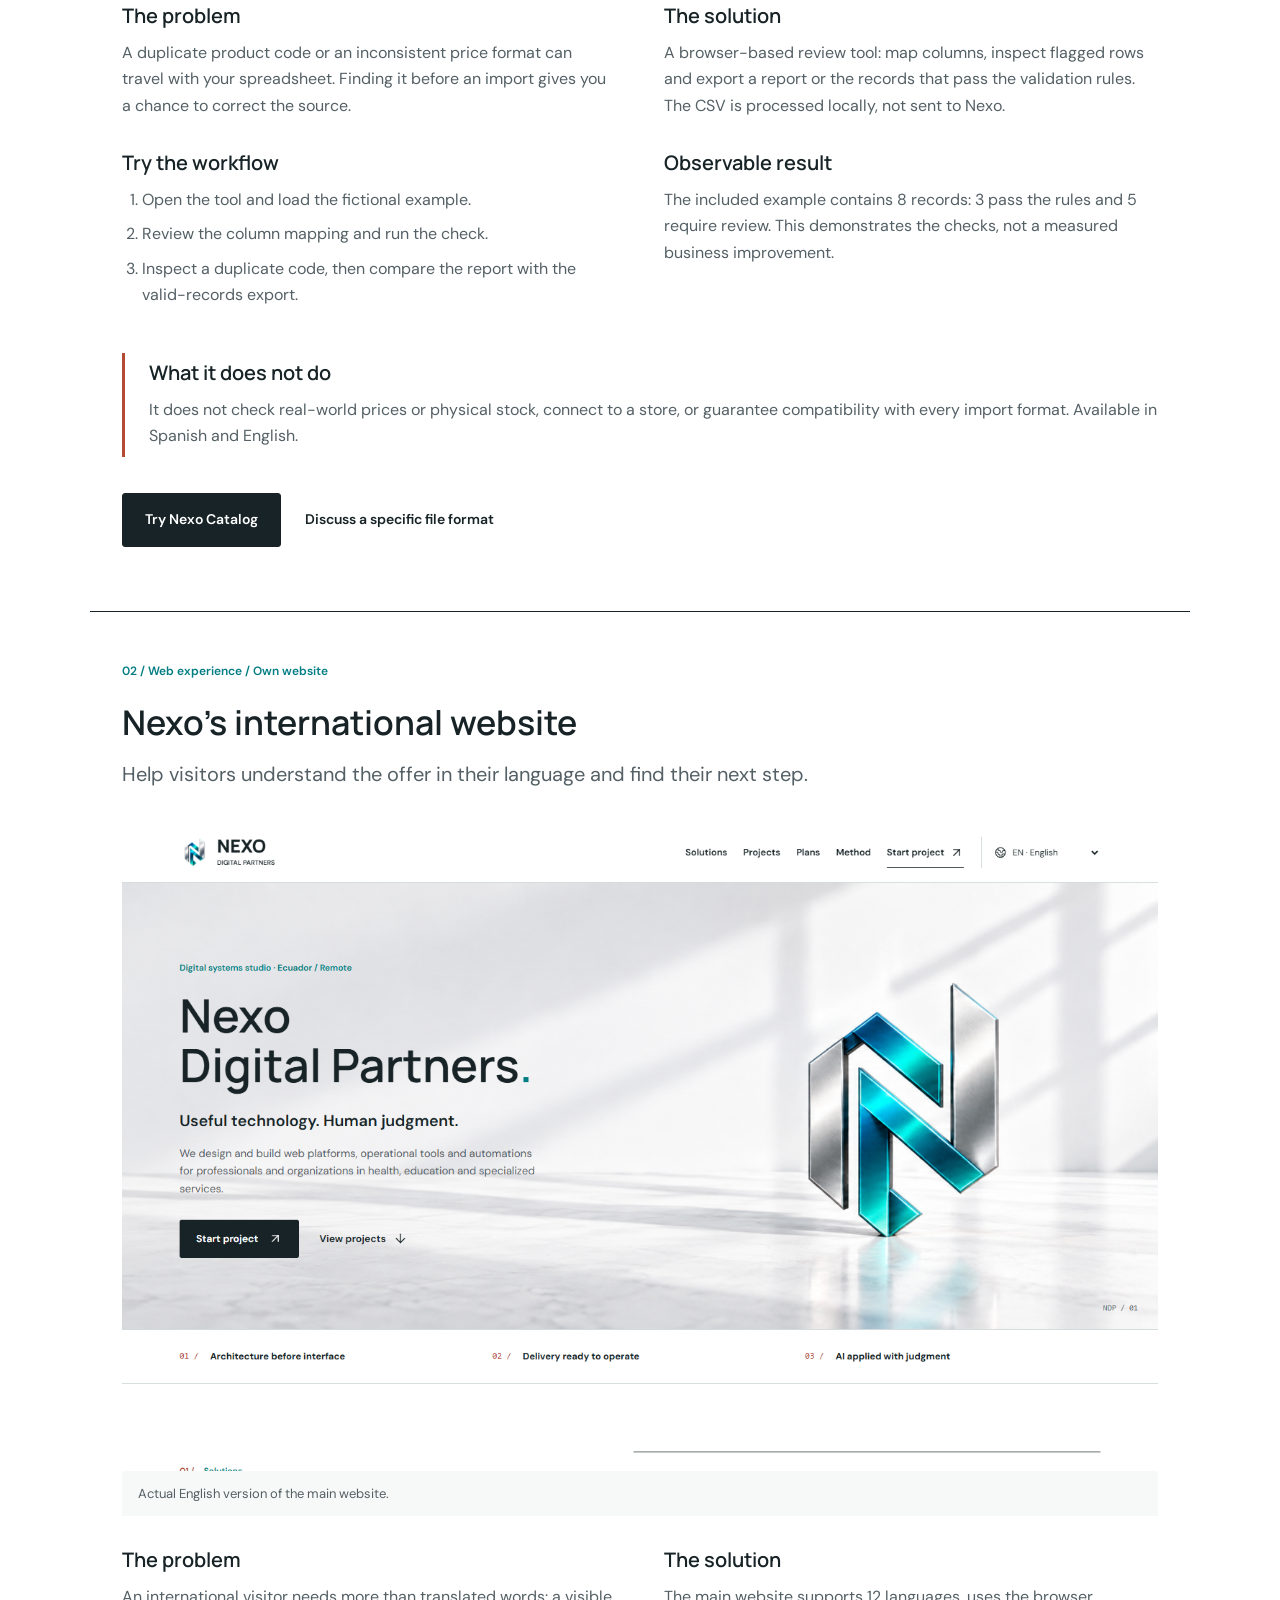
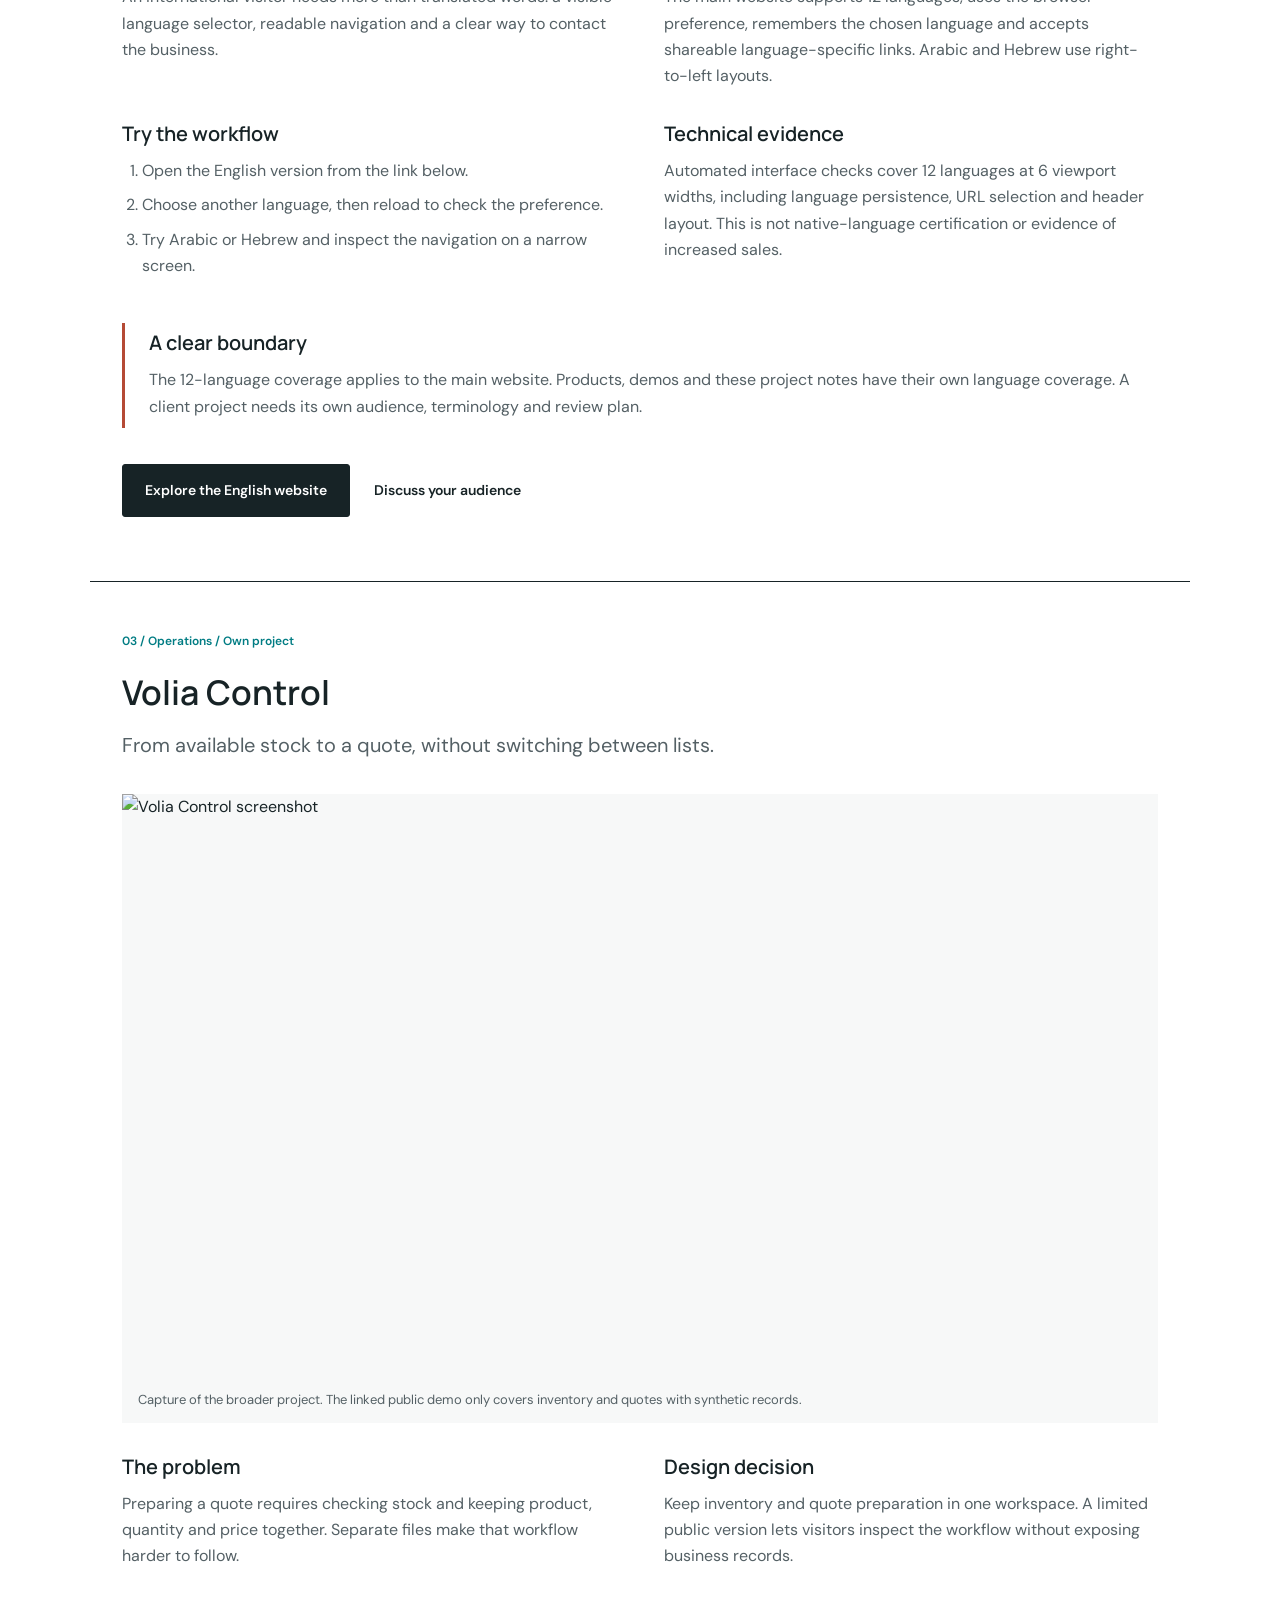
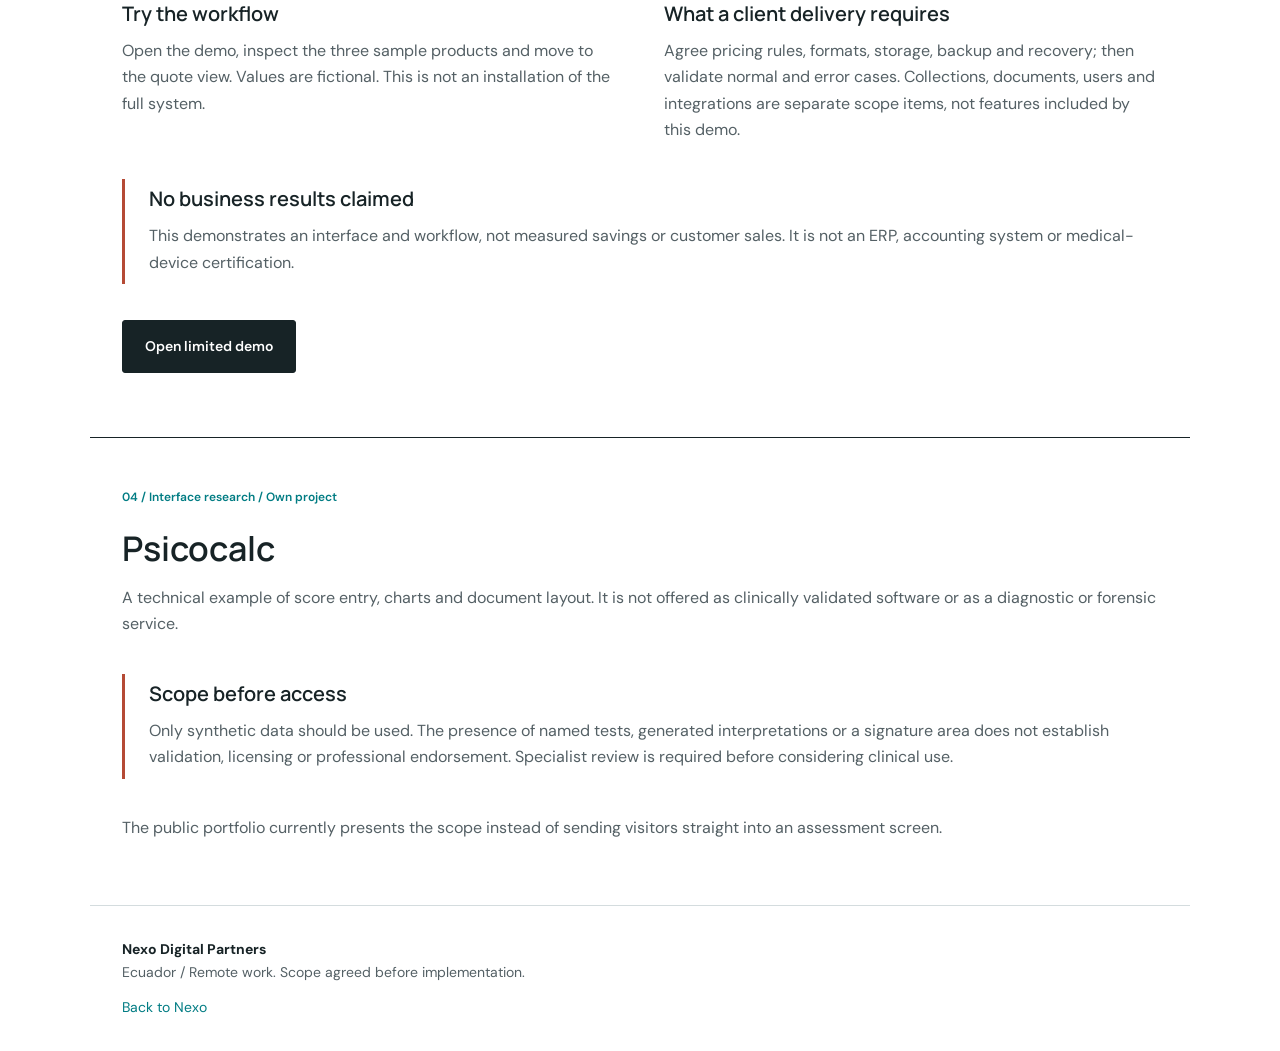
==== commit 40fa4d71: "Clarify service scope and add localized sharing pages" ====
--- a/cases/index.html
+++ b/cases/index.html
@@ -18,9 +18,9 @@
 <main id="main">
   <section class="case-intro">
     <p class="eyebrow" data-en="Nexo / Project notes">Nexo / Cuadernos de proyecto</p>
-    <h1 data-en="Two problems. Two working examples.">Dos problemas. Dos ejemplos que puedes probar.</h1>
+    <h1 data-en="The work, explained.">El trabajo, explicado.</h1>
     <p data-en="Our own projects, explained from the inside: what they solve, how they work and where their limits are. These are not client success stories.">Proyectos propios, explicados por dentro: qu&eacute; resuelven, c&oacute;mo funcionan y hasta d&oacute;nde llegan. No son casos de &eacute;xito de clientes.</p>
-    <nav aria-label="Cases"><a href="#catalog">01 / Nexo Catalog</a><a href="#international" data-en="02 / International website">02 / Web internacional</a></nav>
+    <nav aria-label="Cases"><a href="#catalog">01 / Nexo Catalog</a><a href="#international" data-en="02 / International website">02 / Web internacional</a><a href="#volia-control">03 / Volia Control</a><a href="#psicocalc">04 / Psicocalc</a></nav>
   </section>
   <article class="case-study" id="catalog">
     <header><p class="eyebrow" data-en="01 / Data quality / Working tool">01 / Calidad de datos / Herramienta funcional</p><h2>Nexo Catalog</h2><p class="case-deck" data-en="Review a CSV before moving its data into another tool.">Revisar un CSV antes de llevar sus datos a otra herramienta.</p></header>
@@ -46,6 +46,13 @@
     <aside class="case-limit"><h3 data-en="A clear boundary">Un l&iacute;mite claro</h3><p data-en="The 12-language coverage applies to the main website. Products, demos and these project notes have their own language coverage. A client project needs its own audience, terminology and review plan.">Los 12 idiomas corresponden a la web principal. Los productos, demos y estos casos tienen su propia cobertura. Un proyecto de cliente necesita definir audiencia, terminolog&iacute;a y revisi&oacute;n.</p></aside>
     <div class="case-actions"><a class="primary-button" href="../?lang=en" data-en="Explore the English website">Explorar la web en ingl&eacute;s</a><a class="text-link" href="../#contacto" data-en="Discuss your audience">Conversar sobre tu p&uacute;blico</a></div>
   </article>
+  <article class="case-study" id="volia-control">
+    <header><p class="eyebrow" data-en="03 / Operations / Own project">03 / Operaciones / Proyecto propio</p><h2>Volia Control</h2><p class="case-deck" data-en="From available stock to a quote, without switching between lists.">Del inventario disponible a una cotización, sin saltar entre listas.</p></header>
+    <figure><img src="../assets/portfolio/volia-control-20260923.jpg" width="1272" height="716" loading="lazy" alt="Captura de Volia Control" data-alt-en="Volia Control screenshot"><figcaption data-en="Capture of the broader project. The linked public demo only covers inventory and quotes with synthetic records.">Captura del proyecto más amplio. La demo pública enlazada solo cubre inventario y cotizaciones con registros sintéticos.</figcaption></figure>
+    <div class="case-details"><section><h3 data-en="The problem">El problema</h3><p data-en="Preparing a quote requires checking stock and keeping product, quantity and price together. Separate files make that workflow harder to follow.">Preparar una cotización requiere consultar existencias y mantener producto, cantidad y precio juntos. Los archivos separados dificultan seguir ese recorrido.</p></section><section><h3 data-en="Design decision">Decisión de diseño</h3><p data-en="Keep inventory and quote preparation in one workspace. A limited public version lets visitors inspect the workflow without exposing business records.">Mantener inventario y preparación de cotizaciones en un espacio de trabajo. Una versión pública reducida permite explorar el recorrido sin exponer registros del negocio.</p></section><section><h3 data-en="Try the workflow">Prueba el recorrido</h3><p data-en="Open the demo, inspect the three sample products and move to the quote view. Values are fictional. This is not an installation of the full system.">Abre la demo, consulta los tres productos de muestra y pasa a la vista de cotización. Los valores son ficticios. No es una instalación del sistema completo.</p></section><section><h3 data-en="What a client delivery requires">Qué requiere una entrega a cliente</h3><p data-en="Agree pricing rules, formats, storage, backup and recovery; then validate normal and error cases. Collections, documents, users and integrations are separate scope items, not features included by this demo.">Acordar reglas de precios, formatos, almacenamiento, respaldo y recuperación; después validar casos normales y de error. Cobros, documentos, usuarios e integraciones son alcances separados, no prestaciones incluidas por esta demo.</p></section></div>
+    <aside class="case-limit"><h3 data-en="No business results claimed">Sin resultados comerciales atribuidos</h3><p data-en="This demonstrates an interface and workflow, not measured savings or customer sales. It is not an ERP, accounting system or medical-device certification.">Se demuestra una interfaz y un recorrido, no ahorro medido ni ventas de clientes. No es un ERP, sistema contable ni certificación de producto médico.</p></aside><div class="case-actions"><a class="primary-button" href="../demos/volia-control/" data-en="Open limited demo">Abrir demo reducida</a></div>
+  </article>
+  <article class="case-study" id="psicocalc"><header><p class="eyebrow" data-en="04 / Interface research / Own project">04 / Exploración de interfaz / Proyecto propio</p><h2>Psicocalc</h2></header><p data-en="A technical example of score entry, charts and document layout. It is not offered as clinically validated software or as a diagnostic or forensic service.">Ejemplo técnico de captura de puntuaciones, gráficos y composición de documentos. No se ofrece como software clínicamente validado ni como servicio diagnóstico o pericial.</p><aside class="case-limit"><h3 data-en="Scope before access">Alcance antes del acceso</h3><p data-en="Only synthetic data should be used. The presence of named tests, generated interpretations or a signature area does not establish validation, licensing or professional endorsement. Specialist review is required before considering clinical use.">Solo deben usarse datos sintéticos. La presencia de pruebas con nombre, interpretaciones generadas o un área de firma no acredita validación, licencias ni aval profesional. Se requiere revisión especializada antes de considerar un uso clínico.</p></aside><p data-en="The public portfolio currently presents the scope instead of sending visitors straight into an assessment screen.">El portafolio público presenta primero el alcance en lugar de enviar directamente a una pantalla de evaluación.</p></article>
 </main>
 <footer class="case-footer"><strong>Nexo Digital Partners</strong><p data-en="Ecuador / Remote work. Scope agreed before implementation.">Ecuador / Trabajo remoto. Alcance acordado antes de implementar.</p><a href="../" data-en="Back to Nexo">Volver a Nexo</a></footer>
 </body></html>
--- a/styles.css
+++ b/styles.css
@@ -87,3 +87,20 @@
 .solution>div { padding-inline-start:37px; padding-inline-end:0; }
 .terms-grid p { padding-inline-start:0; padding-inline-end:24px; }
 @media(max-width:600px) { .language-switcher select { width:132px; font-size:12px; } }
+
+.founder-section { background:var(--paper); border-top:1px solid var(--line); }
+.founder-card { display:grid; grid-template-columns:auto minmax(0,1fr); gap:36px; align-items:start; max-width:900px; padding:34px 0 0; border-top:1px solid var(--ink); }
+.founder-mark { width:88px; height:88px; object-fit:contain; }
+.founder-body h3 { font-size:26px; margin-bottom:4px; }
+.founder-role { font-size:13px; color:var(--teal); font-weight:600; margin-bottom:16px; }
+.founder-body p { font-size:15px; max-width:640px; }
+.founder-facts { margin:20px 0 22px; padding-inline-start:18px; color:var(--muted); font-size:14px; }.founder-facts li { margin:8px 0; }
+@media (max-width:640px) { .founder-card { grid-template-columns:1fr; gap:18px; } .founder-mark { width:64px; height:64px; } }
+
+.faq-section { border-top:1px solid var(--line); }
+.faq-list { max-width:860px; border-top:1px solid var(--ink); }
+.faq-item { border-bottom:1px solid var(--line); }
+.faq-item summary { display:flex; align-items:center; gap:17px; min-height:64px; padding:16px 0; cursor:pointer; }
+.faq-item summary h3 { flex:1; font-size:18px; line-height:1.4; }
+.faq-item .expand-icon { width:16px; flex:none; transition:transform .2s; }.faq-item[open] .expand-icon { transform:rotate(45deg); }
+.faq-item p { padding:0 0 24px; font-size:15px; max-width:720px; }
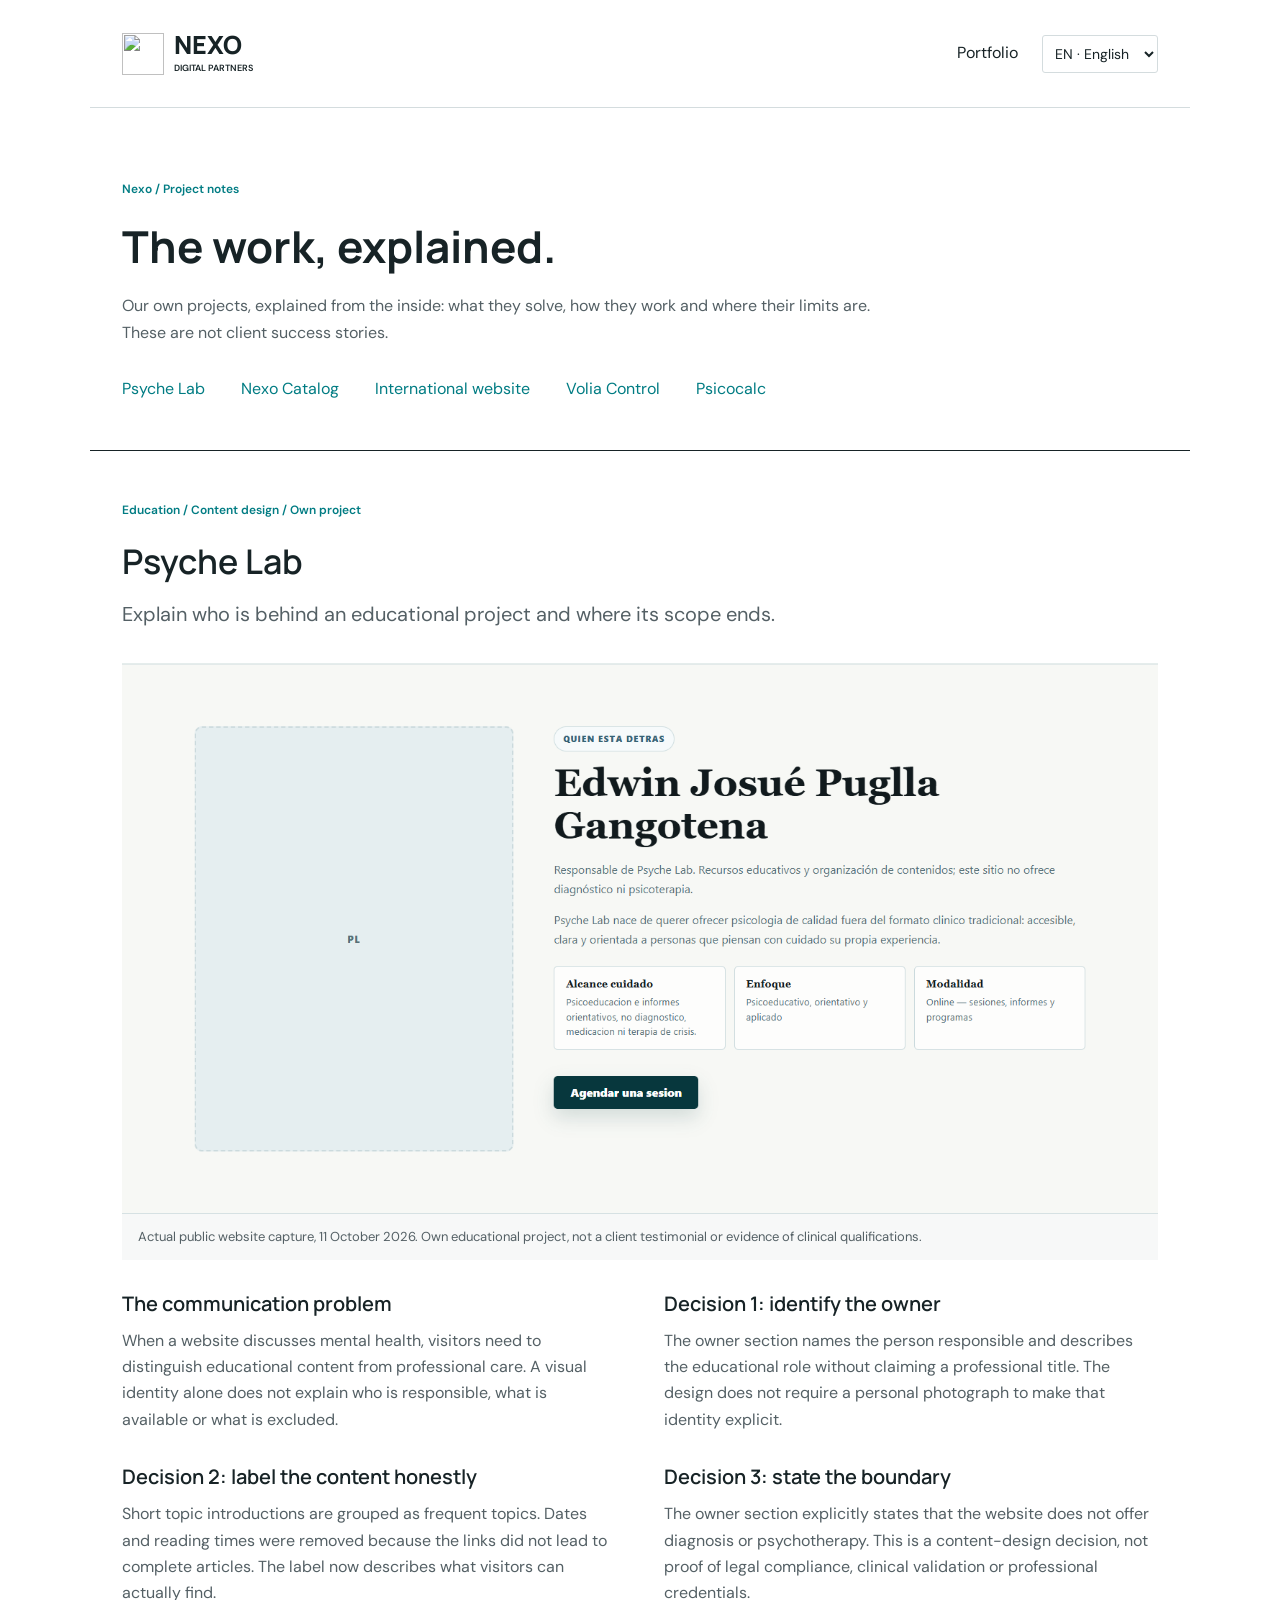
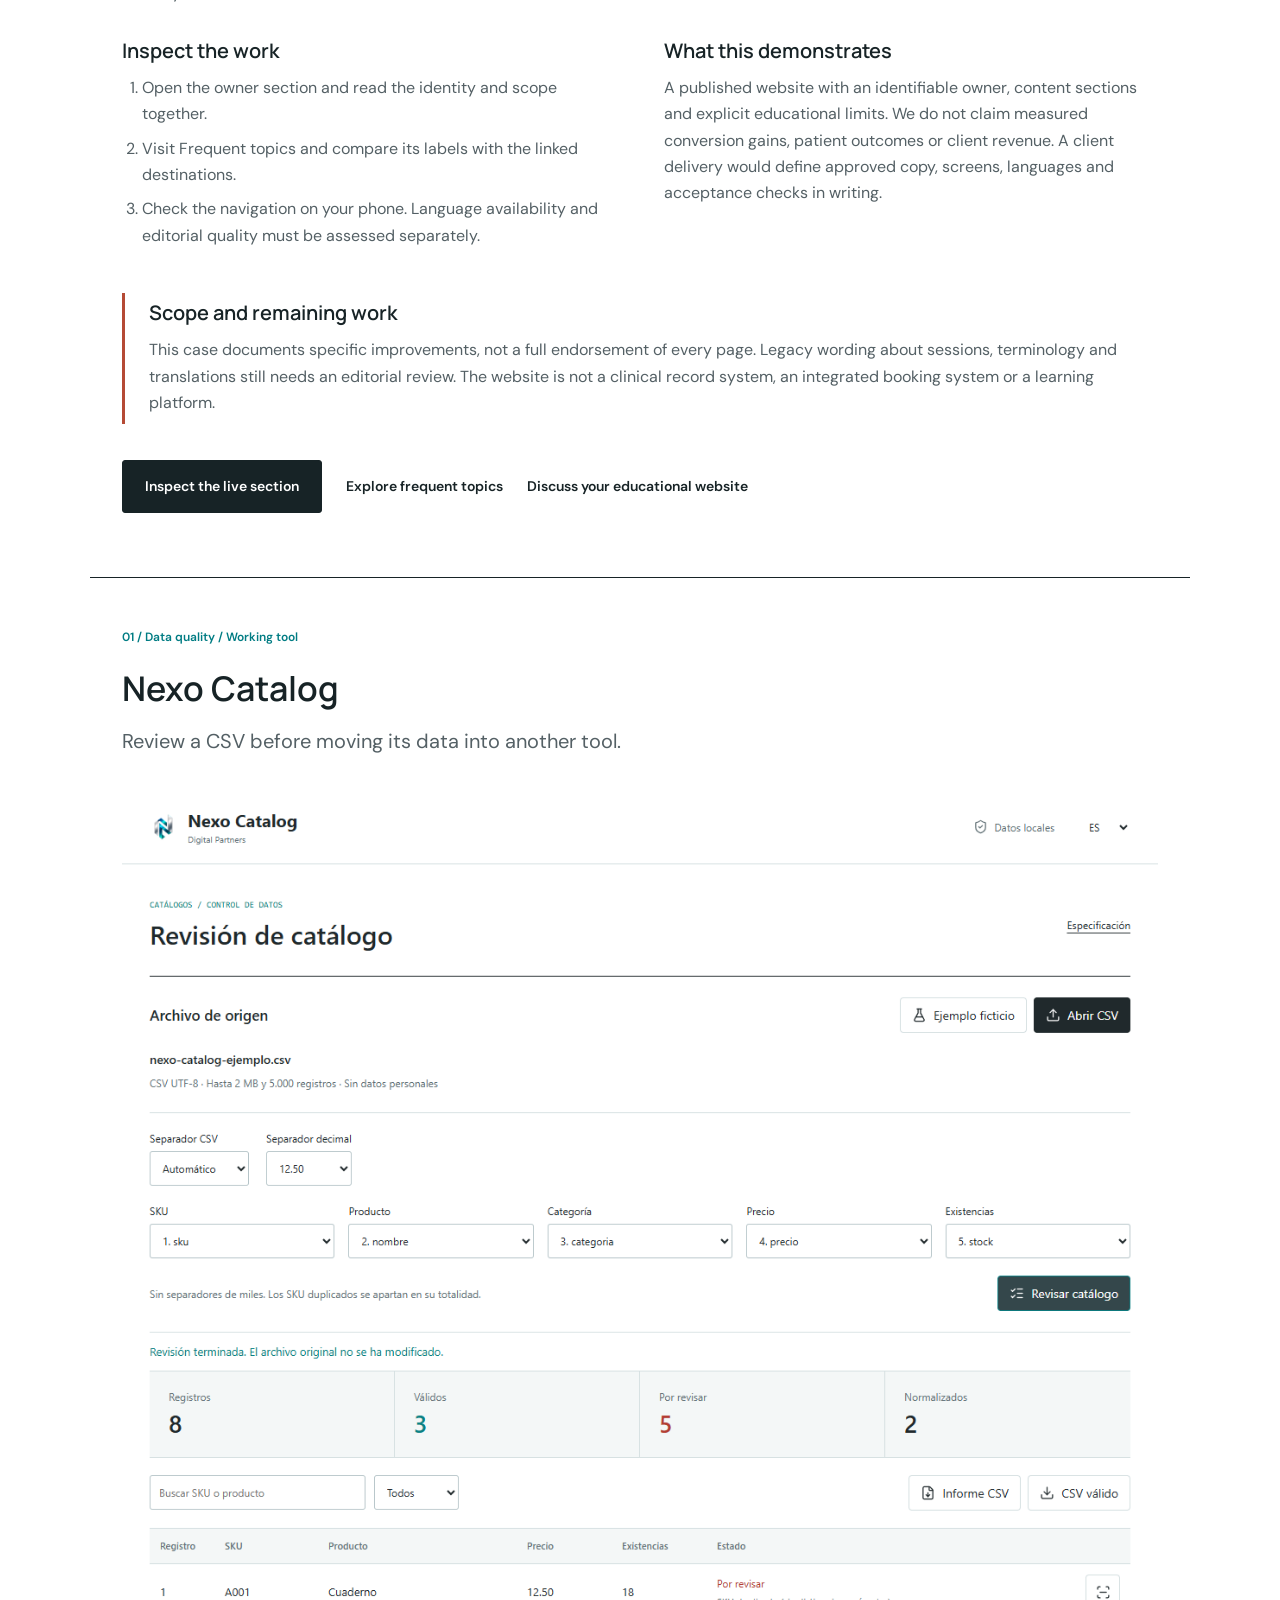
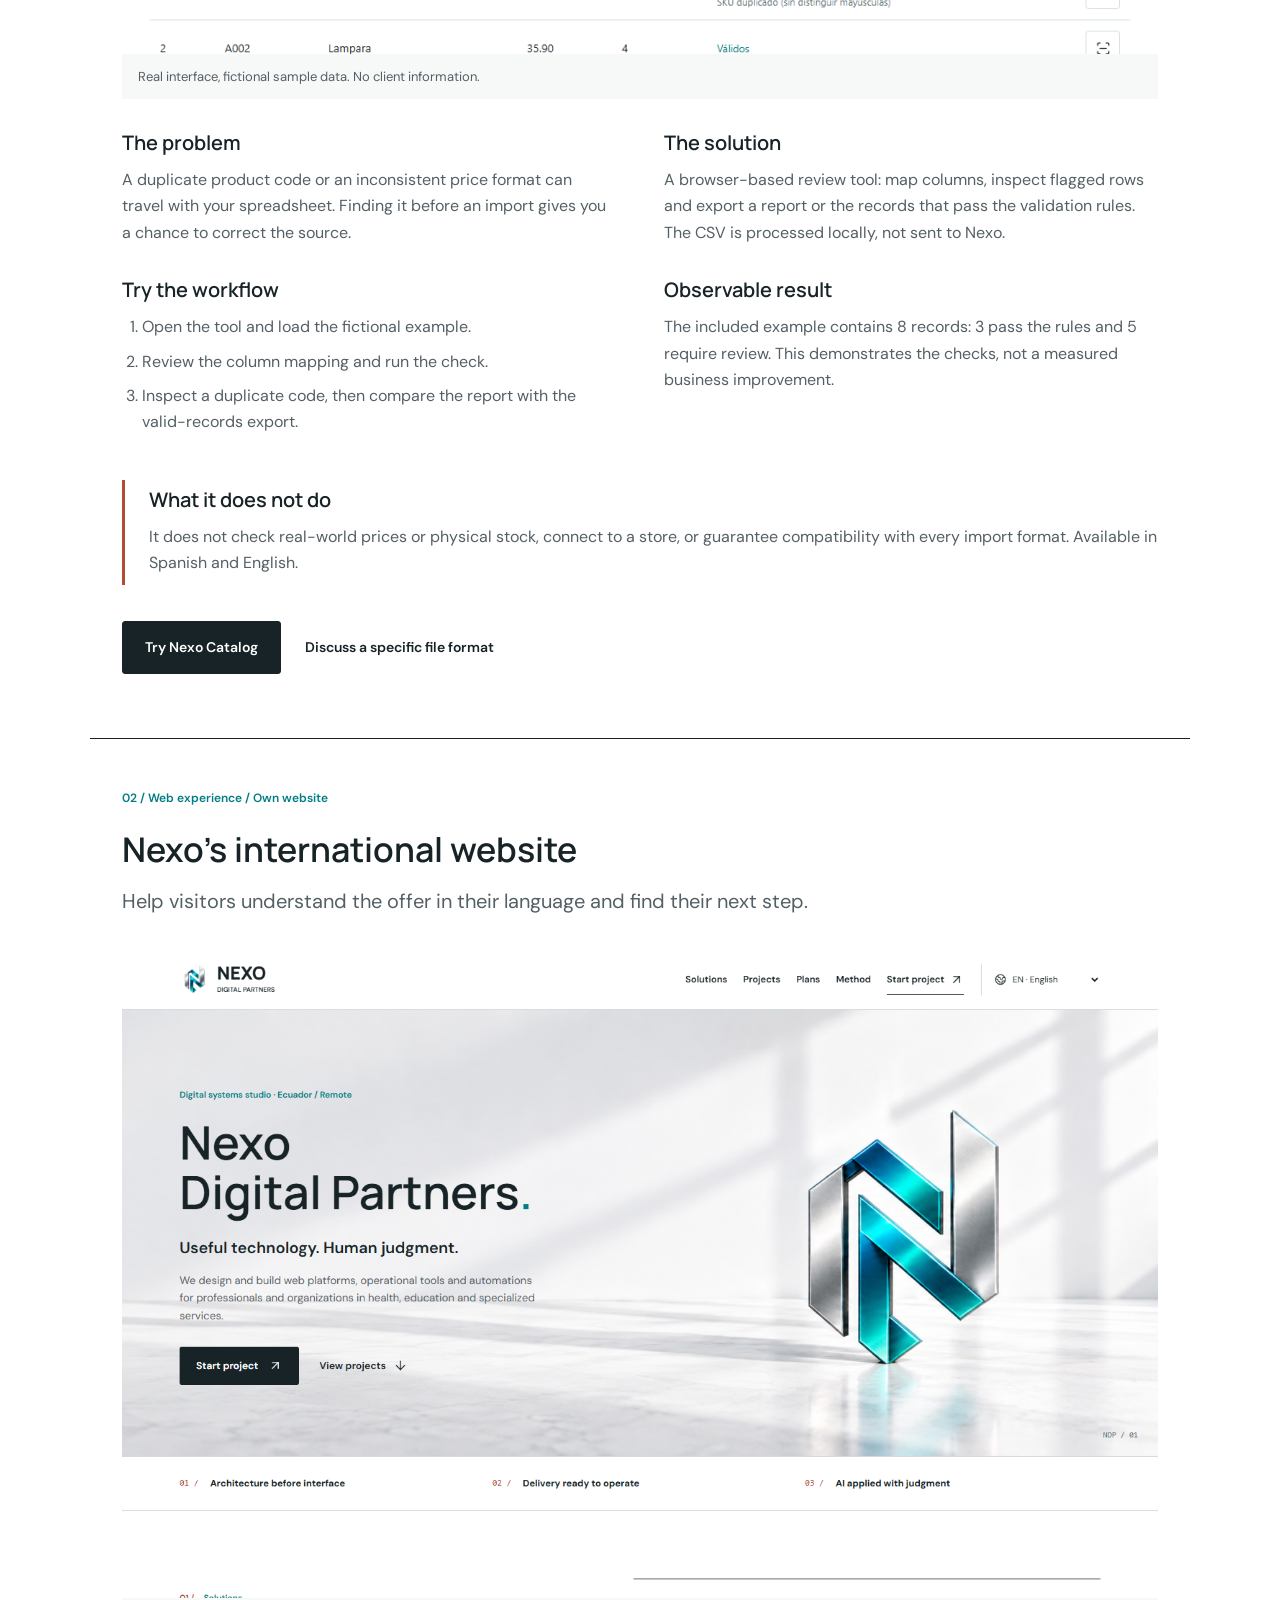
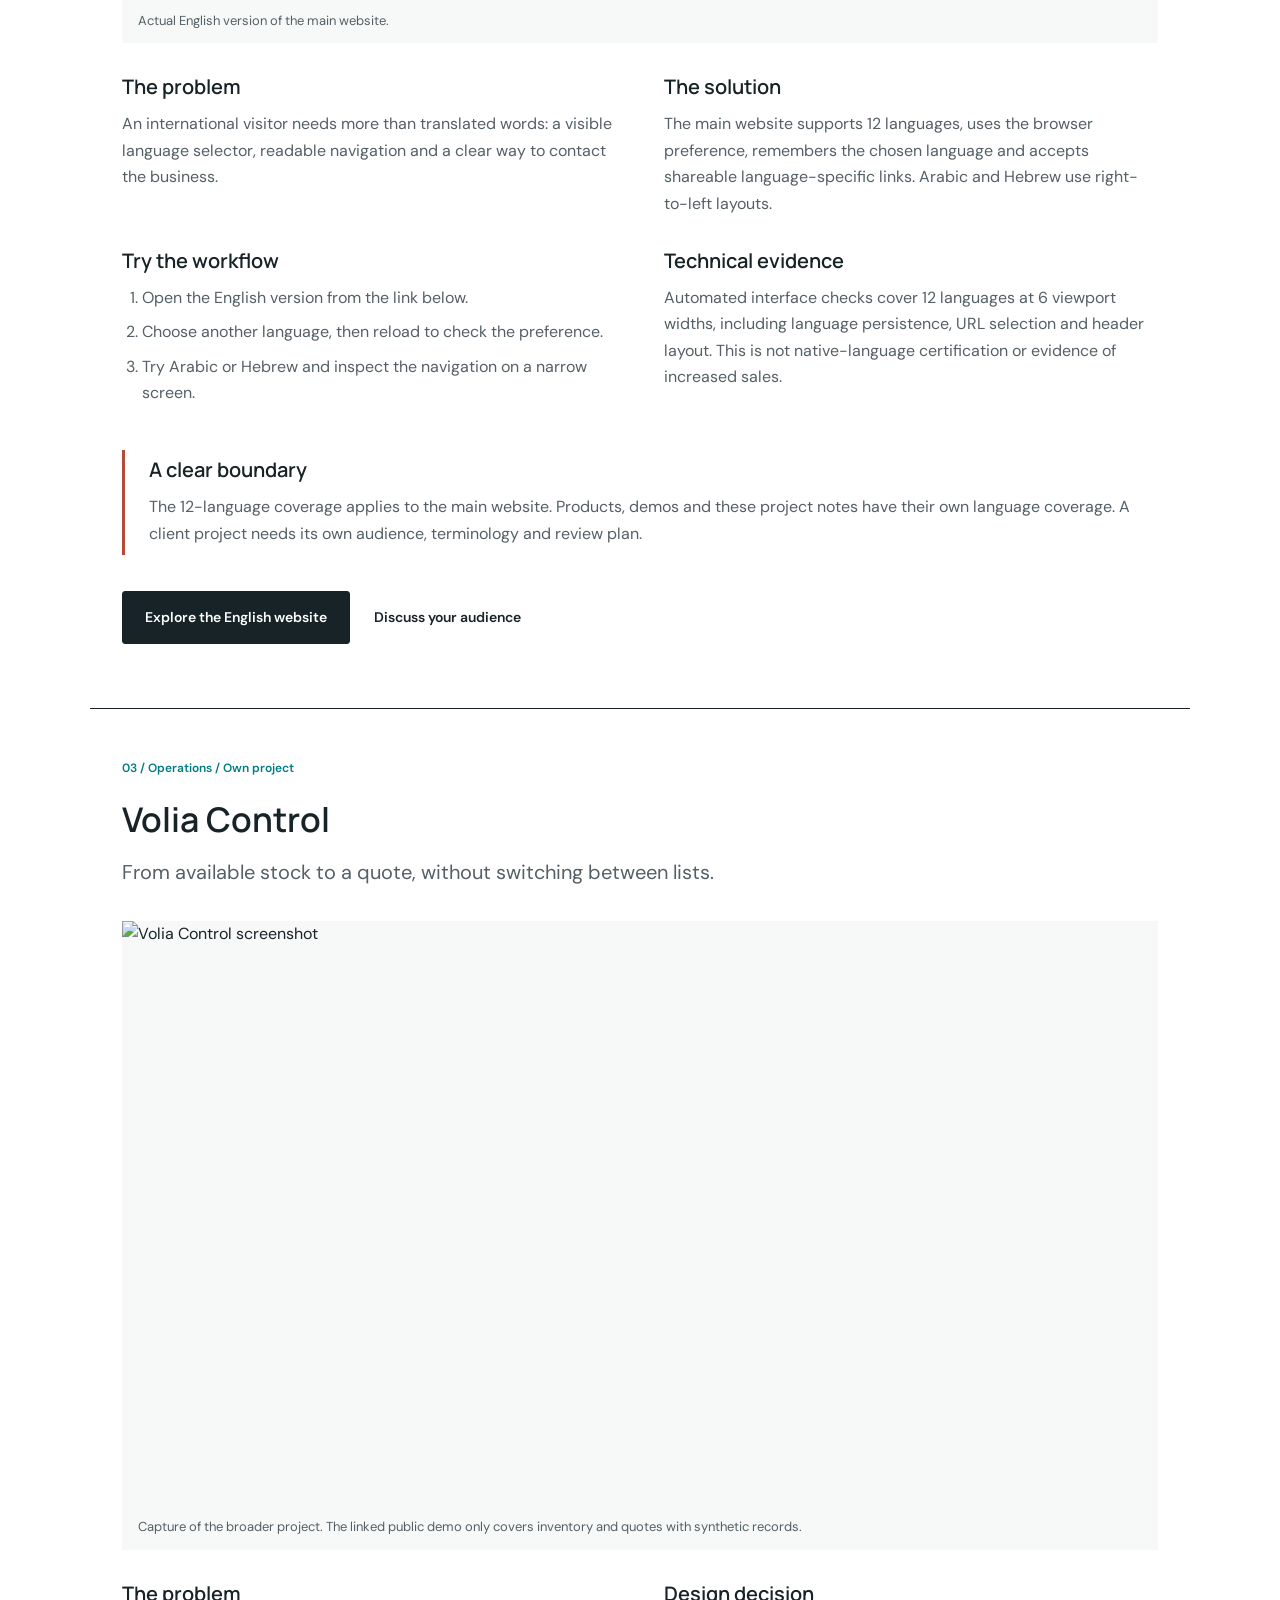
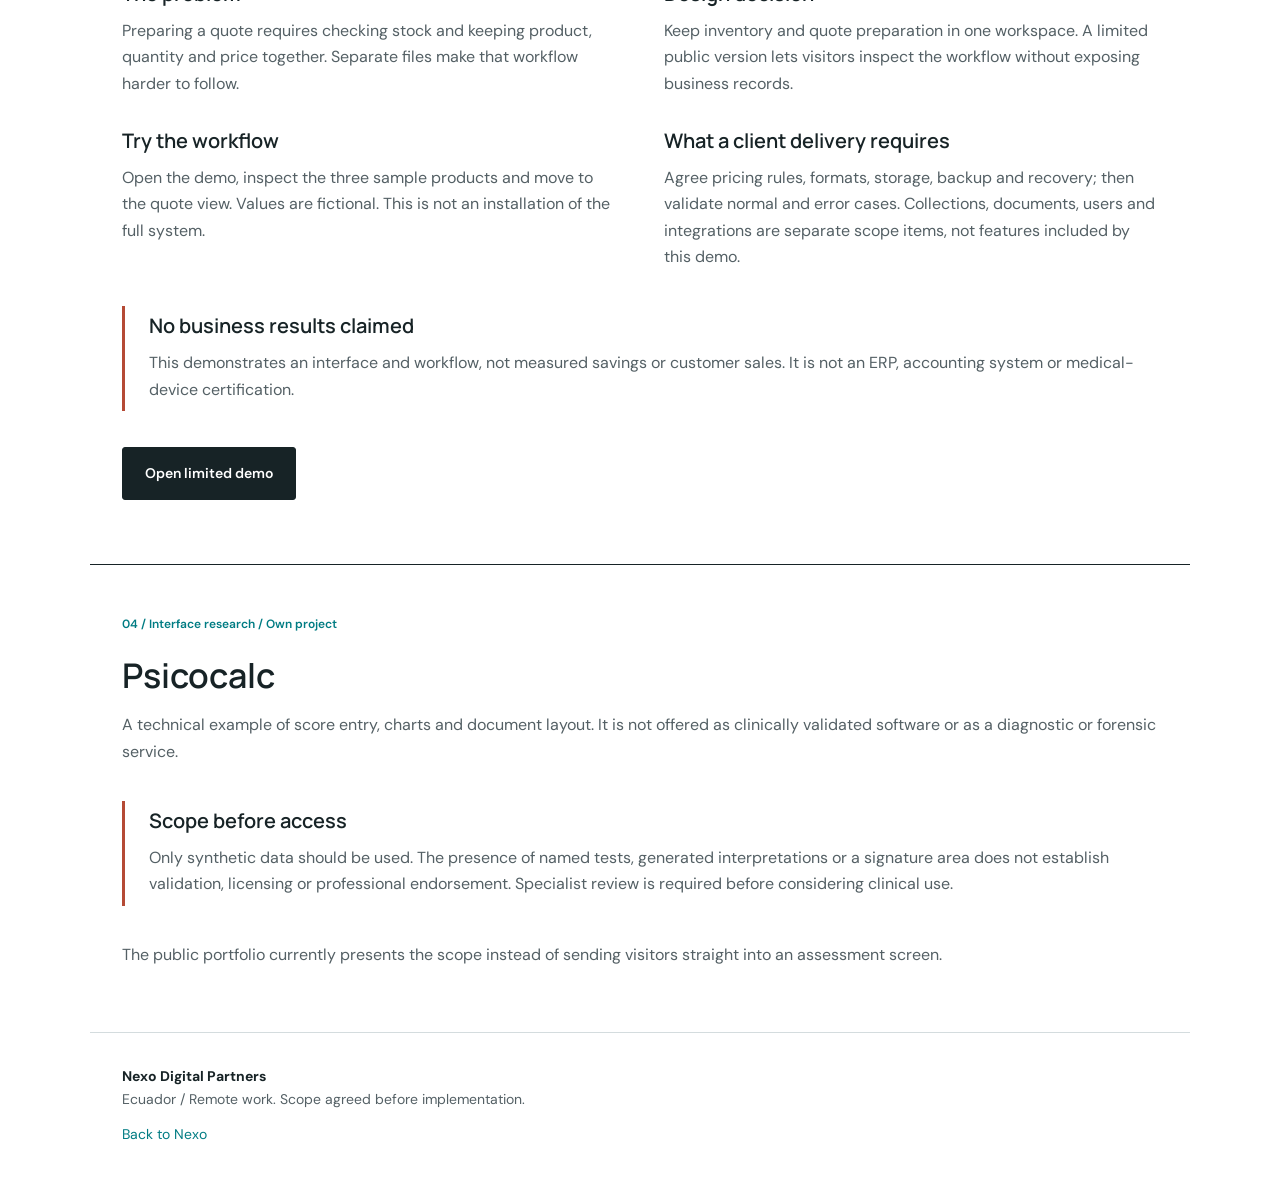
==== commit 75c1cf9f: "Add evidence-led bilingual Psyche Lab project case" ====
--- a/cases/index.html
+++ b/cases/index.html
@@ -3,7 +3,7 @@
 <head>
   <meta charset="utf-8"><meta name="viewport" content="width=device-width,initial-scale=1">
   <title>Casos de proyecto | Nexo Digital Partners</title>
-  <meta name="description" content="Dos proyectos propios de Nexo: revision de catalogos CSV y una web internacional. Problemas, decisiones, demostraciones y limites.">
+  <meta name="description" content="Proyectos propios de Nexo: Psyche Lab, catalogos CSV, web internacional, Volia Control y alcance de Psicocalc. Decisiones, evidencia y limites.">
   <link rel="canonical" href="https://nexodipa.github.io/nexo-digital-partners/cases/">
   <link rel="stylesheet" href="../styles.css"><link rel="stylesheet" href="cases.css">
   <link rel="icon" href="../assets/favicon.svg" type="image/svg+xml">
@@ -20,8 +20,22 @@
     <p class="eyebrow" data-en="Nexo / Project notes">Nexo / Cuadernos de proyecto</p>
     <h1 data-en="The work, explained.">El trabajo, explicado.</h1>
     <p data-en="Our own projects, explained from the inside: what they solve, how they work and where their limits are. These are not client success stories.">Proyectos propios, explicados por dentro: qu&eacute; resuelven, c&oacute;mo funcionan y hasta d&oacute;nde llegan. No son casos de &eacute;xito de clientes.</p>
-    <nav aria-label="Cases"><a href="#catalog">01 / Nexo Catalog</a><a href="#international" data-en="02 / International website">02 / Web internacional</a><a href="#volia-control">03 / Volia Control</a><a href="#psicocalc">04 / Psicocalc</a></nav>
+    <nav aria-label="Cases"><a href="#psyche-lab">Psyche Lab</a><a href="#catalog">Nexo Catalog</a><a href="#international" data-en="International website">Web internacional</a><a href="#volia-control">Volia Control</a><a href="#psicocalc">Psicocalc</a></nav>
   </section>
+  <article class="case-study" id="psyche-lab">
+    <header><p class="eyebrow" data-en="Education / Content design / Own project">Educación / Diseño de contenidos / Proyecto propio</p><h2>Psyche Lab</h2><p class="case-deck" data-en="Explain who is behind an educational project and where its scope ends.">Explicar quién está detrás de un proyecto educativo y hasta dónde llega su alcance.</p></header>
+    <figure><img src="../assets/cases/psyche-identity-20261011.png" width="1440" height="766" alt="Sección pública de Psyche Lab con el responsable y la aclaración de que no ofrece diagnóstico ni psicoterapia" data-alt-en="Public Psyche Lab section naming its owner and stating that it does not offer diagnosis or psychotherapy"><figcaption data-en="Actual public website capture, 11 October 2026. Own educational project, not a client testimonial or evidence of clinical qualifications.">Captura real del sitio público, 11 de octubre de 2026. Proyecto educativo propio, no testimonio de cliente ni acreditación clínica.</figcaption></figure>
+    <div class="case-details">
+      <section><h3 data-en="The communication problem">El problema de comunicación</h3><p data-en="When a website discusses mental health, visitors need to distinguish educational content from professional care. A visual identity alone does not explain who is responsible, what is available or what is excluded.">Cuando una web habla de salud mental, la visita necesita distinguir contenidos educativos de atención profesional. Una identidad visual por sí sola no explica quién responde, qué está disponible o qué queda fuera.</p></section>
+      <section><h3 data-en="Decision 1: identify the owner">Decisión 1: identificar al responsable</h3><p data-en="The owner section names the person responsible and describes the educational role without claiming a professional title. The design does not require a personal photograph to make that identity explicit.">La sección del responsable muestra su nombre y describe el papel educativo sin atribuirle un título profesional. El diseño no necesita una fotografía personal para hacer explícita esa identidad.</p></section>
+      <section><h3 data-en="Decision 2: label the content honestly">Decisión 2: nombrar bien el contenido</h3><p data-en="Short topic introductions are grouped as frequent topics. Dates and reading times were removed because the links did not lead to complete articles. The label now describes what visitors can actually find.">Las introducciones breves se agrupan como temas frecuentes. Se retiraron fechas y tiempos de lectura porque los enlaces no llevaban a artículos completos. La etiqueta describe ahora lo que la persona puede encontrar.</p></section>
+      <section><h3 data-en="Decision 3: state the boundary">Decisión 3: explicar el límite</h3><p data-en="The owner section explicitly states that the website does not offer diagnosis or psychotherapy. This is a content-design decision, not proof of legal compliance, clinical validation or professional credentials.">La sección del responsable declara expresamente que el sitio no ofrece diagnóstico ni psicoterapia. Es una decisión de diseño de contenidos, no prueba de cumplimiento legal, validación clínica o credenciales profesionales.</p></section>
+      <section><h3 data-en="Inspect the work">Comprueba el trabajo</h3><ol><li data-en="Open the owner section and read the identity and scope together.">Abre la sección del responsable y lee juntos identidad y alcance.</li><li data-en="Visit Frequent topics and compare its labels with the linked destinations.">Visita Temas frecuentes y compara sus etiquetas con los destinos enlazados.</li><li data-en="Check the navigation on your phone. Language availability and editorial quality must be assessed separately.">Revisa la navegación desde tu móvil. La disponibilidad de idiomas y su calidad editorial deben evaluarse por separado.</li></ol></section>
+      <section><h3 data-en="What this demonstrates">Qué demuestra</h3><p data-en="A published website with an identifiable owner, content sections and explicit educational limits. We do not claim measured conversion gains, patient outcomes or client revenue. A client delivery would define approved copy, screens, languages and acceptance checks in writing.">Un sitio publicado con responsable identificable, secciones de contenido y límites educativos explícitos. No atribuimos mejoras de conversión medidas, resultados en pacientes ni ingresos de clientes. Una entrega a cliente definiría por escrito textos aprobados, pantallas, idiomas y comprobaciones de aceptación.</p></section>
+    </div>
+    <aside class="case-limit"><h3 data-en="Scope and remaining work">Alcance y trabajo pendiente</h3><p data-en="This case documents specific improvements, not a full endorsement of every page. Legacy wording about sessions, terminology and translations still needs an editorial review. The website is not a clinical record system, an integrated booking system or a learning platform.">Este caso documenta mejoras concretas, no un aval de cada texto del sitio. Sigue pendiente revisar expresiones heredadas sobre sesiones, terminología y traducciones. La web no es un sistema de historias clínicas, una agenda integrada ni un campus educativo.</p></aside>
+    <div class="case-actions"><a class="primary-button" href="https://nexodipa.github.io/psyche-lab-sitio-web/?lang=es#sobre-mi" target="_blank" rel="noopener noreferrer" data-en="Inspect the live section">Ver la sección publicada</a><a class="text-link" href="https://nexodipa.github.io/psyche-lab-sitio-web/?lang=es#articulos" target="_blank" rel="noopener noreferrer" data-en="Explore frequent topics">Explorar temas frecuentes</a><a class="text-link" href="../#contacto" data-en="Discuss your educational website">Conversar sobre tu web educativa</a></div>
+  </article>
   <article class="case-study" id="catalog">
     <header><p class="eyebrow" data-en="01 / Data quality / Working tool">01 / Calidad de datos / Herramienta funcional</p><h2>Nexo Catalog</h2><p class="case-deck" data-en="Review a CSV before moving its data into another tool.">Revisar un CSV antes de llevar sus datos a otra herramienta.</p></header>
     <figure><img src="../assets/cases/catalog.png" width="1200" height="1000" alt="Nexo Catalog: 8 registros ficticios, 3 validos y 5 por revisar" data-alt-en="Nexo Catalog: 8 fictional records, 3 valid and 5 requiring review"><figcaption data-en="Real interface, fictional sample data. No client information.">Interfaz real, datos de ejemplo ficticios. Sin informaci&oacute;n de clientes.</figcaption></figure>
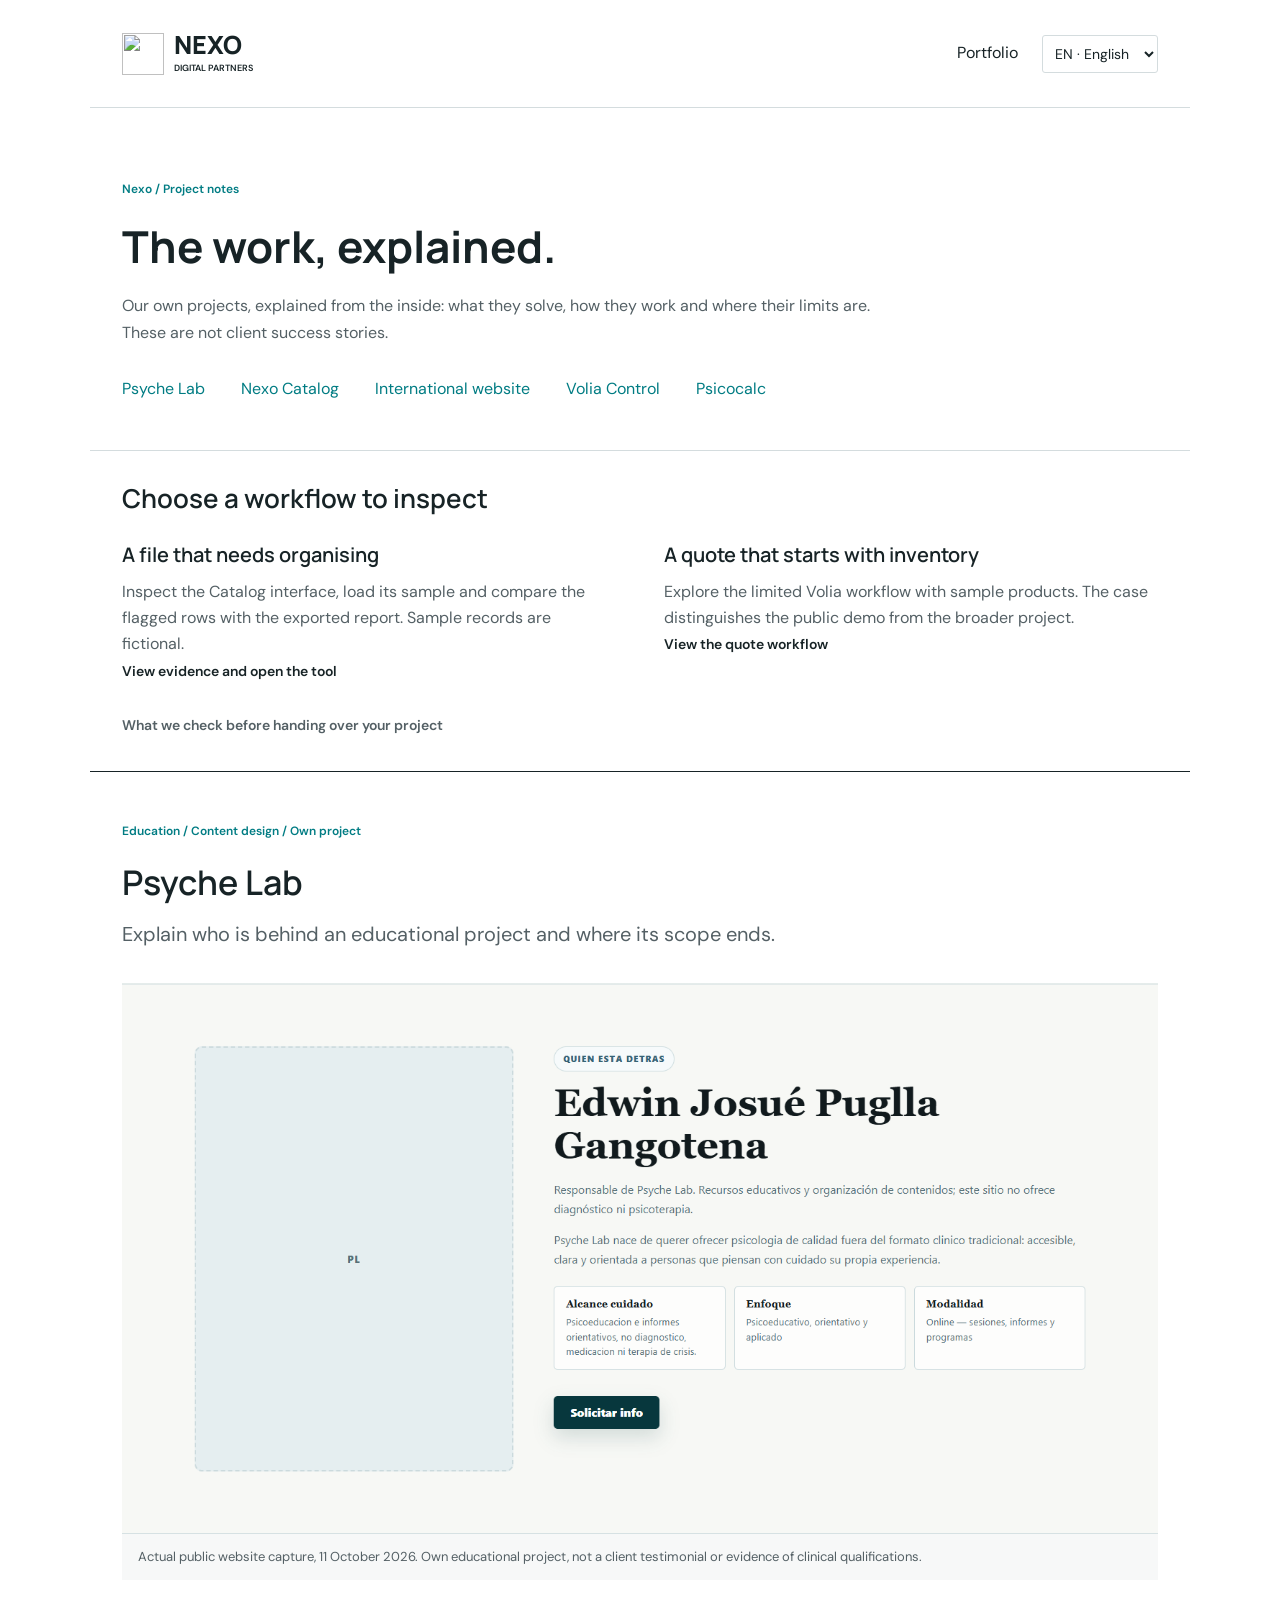
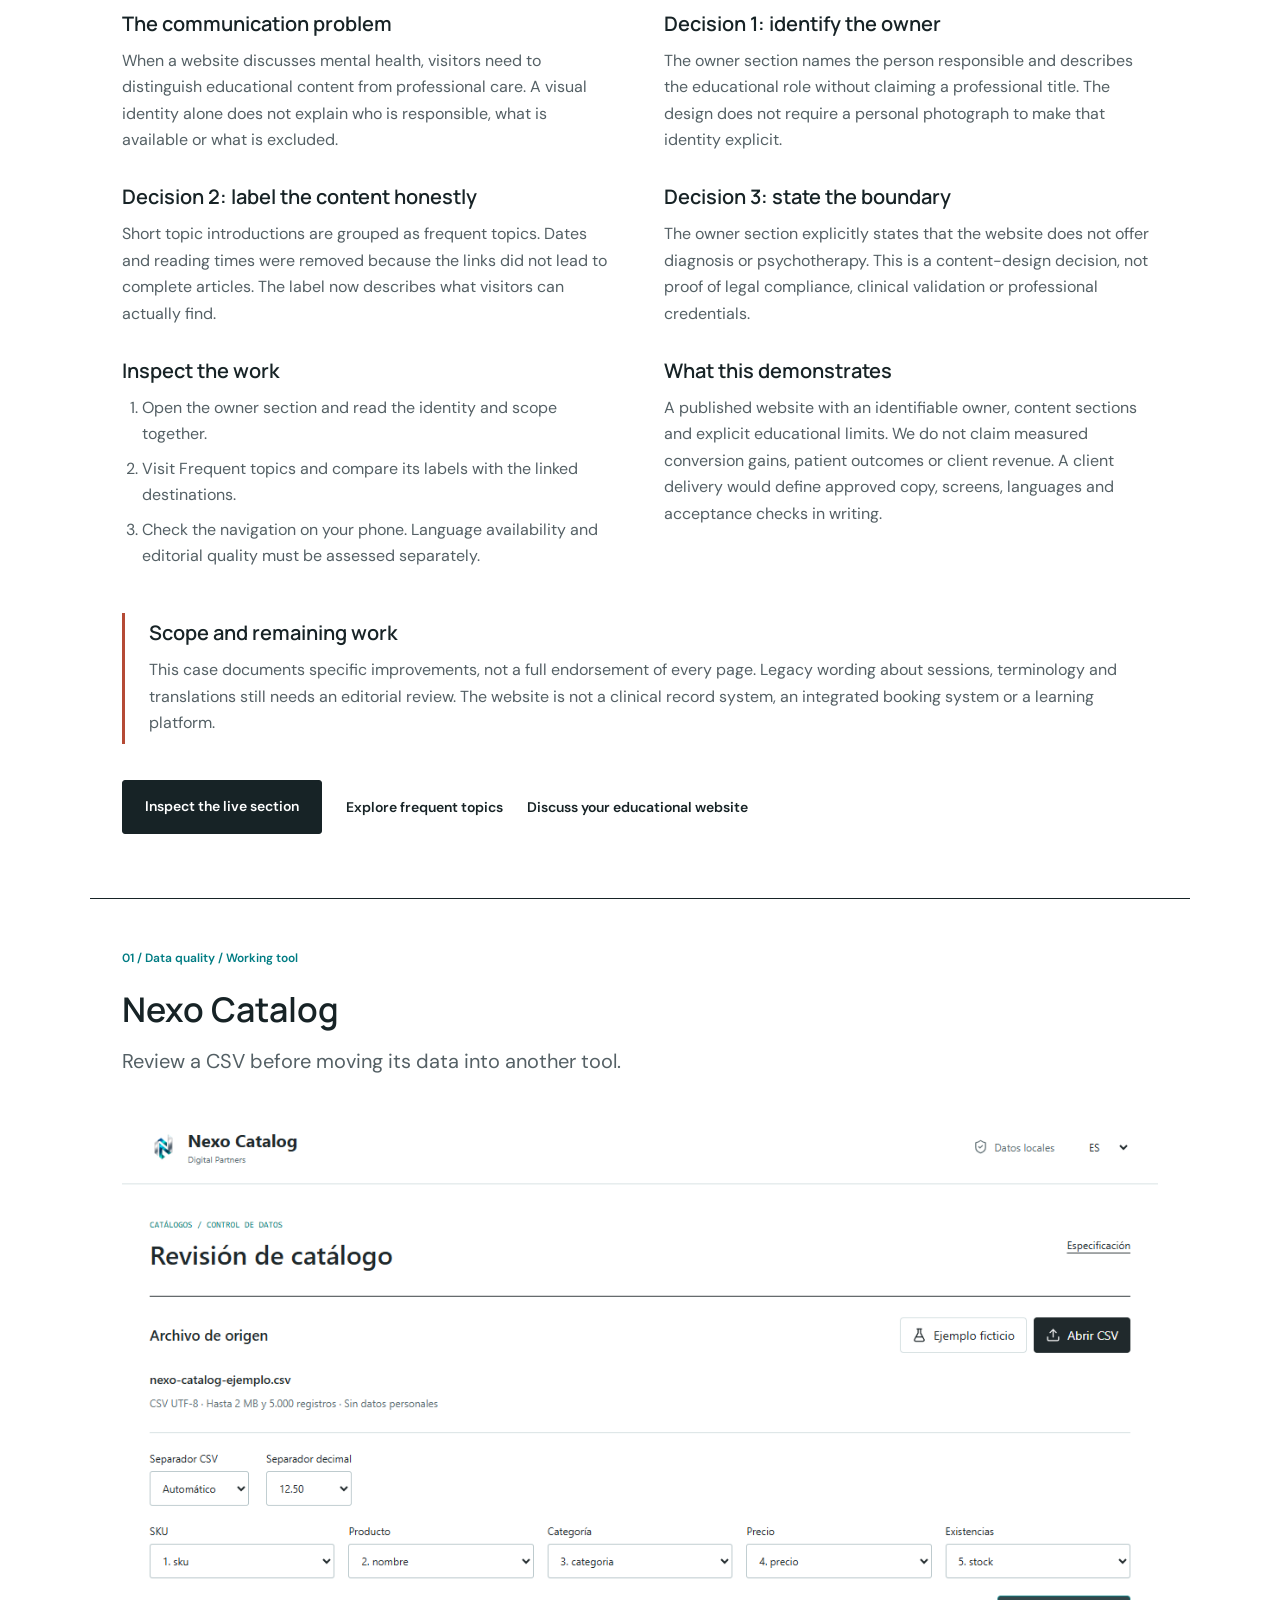
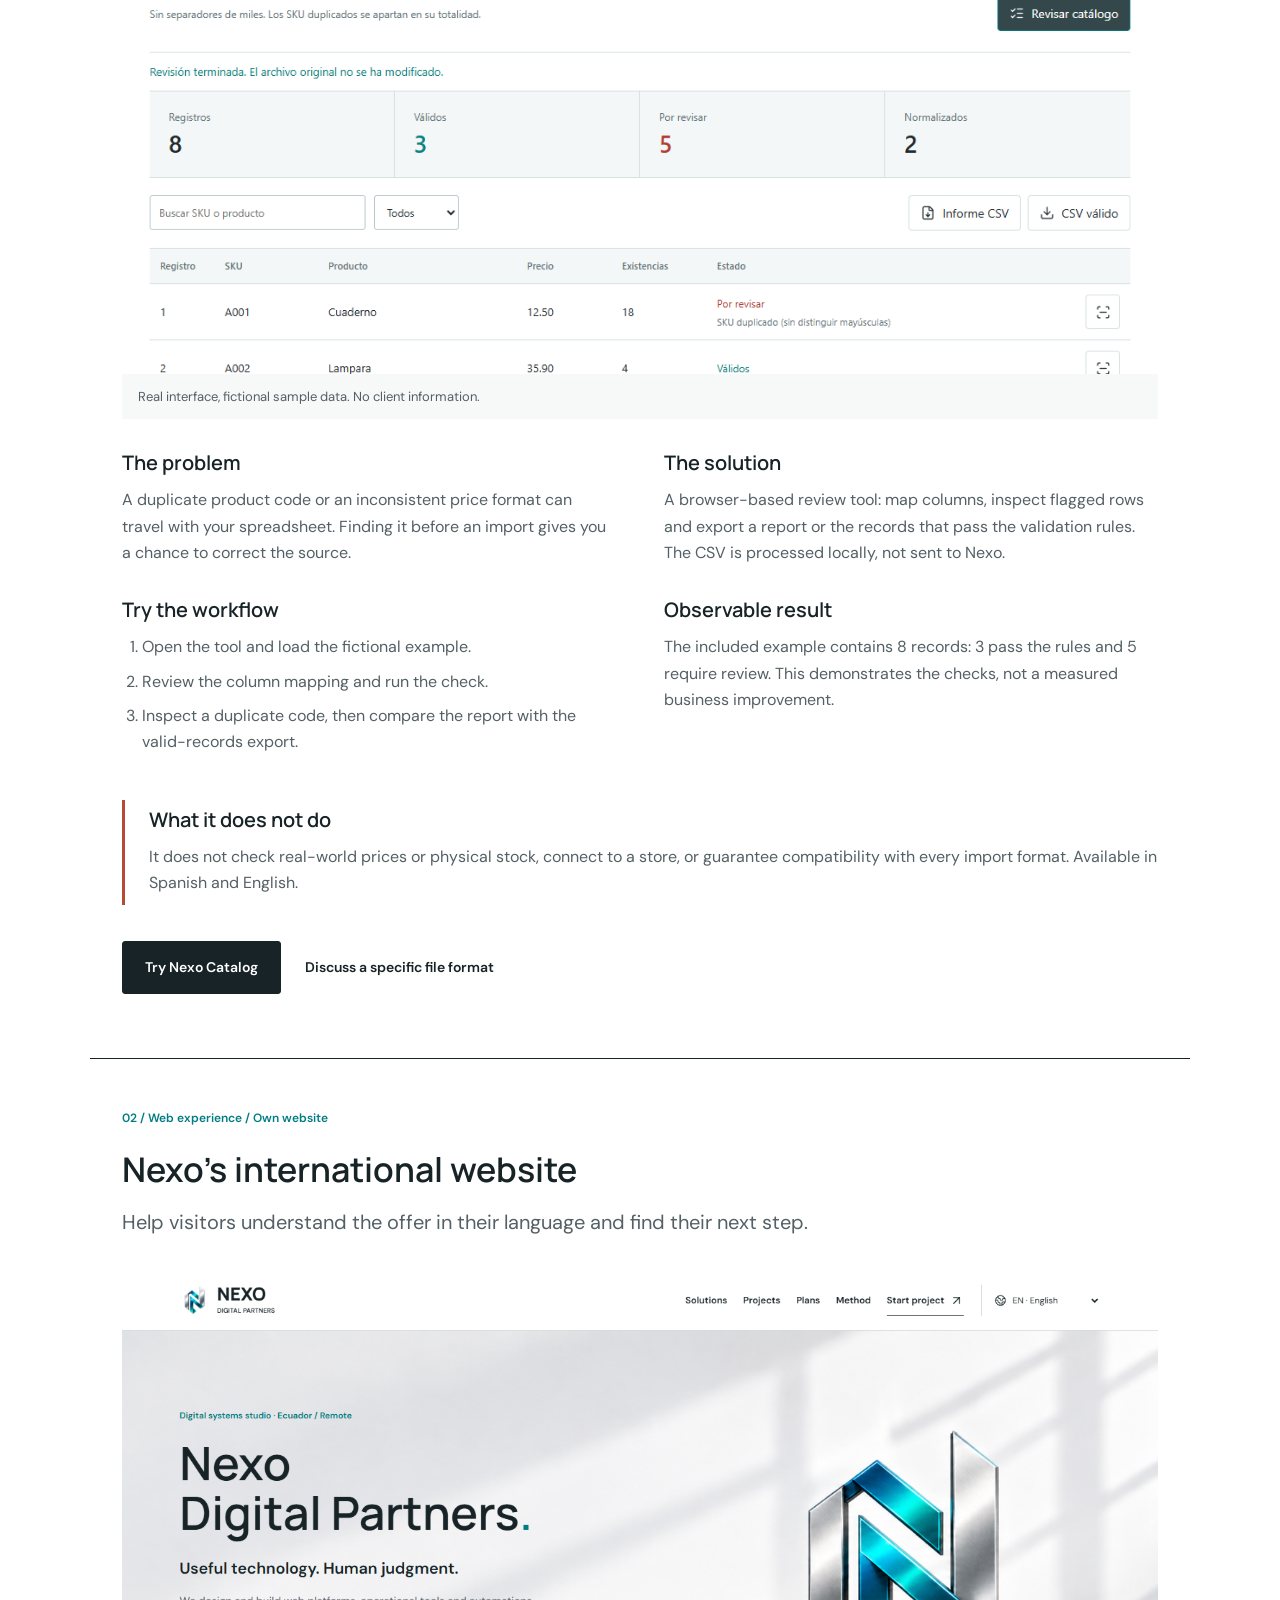
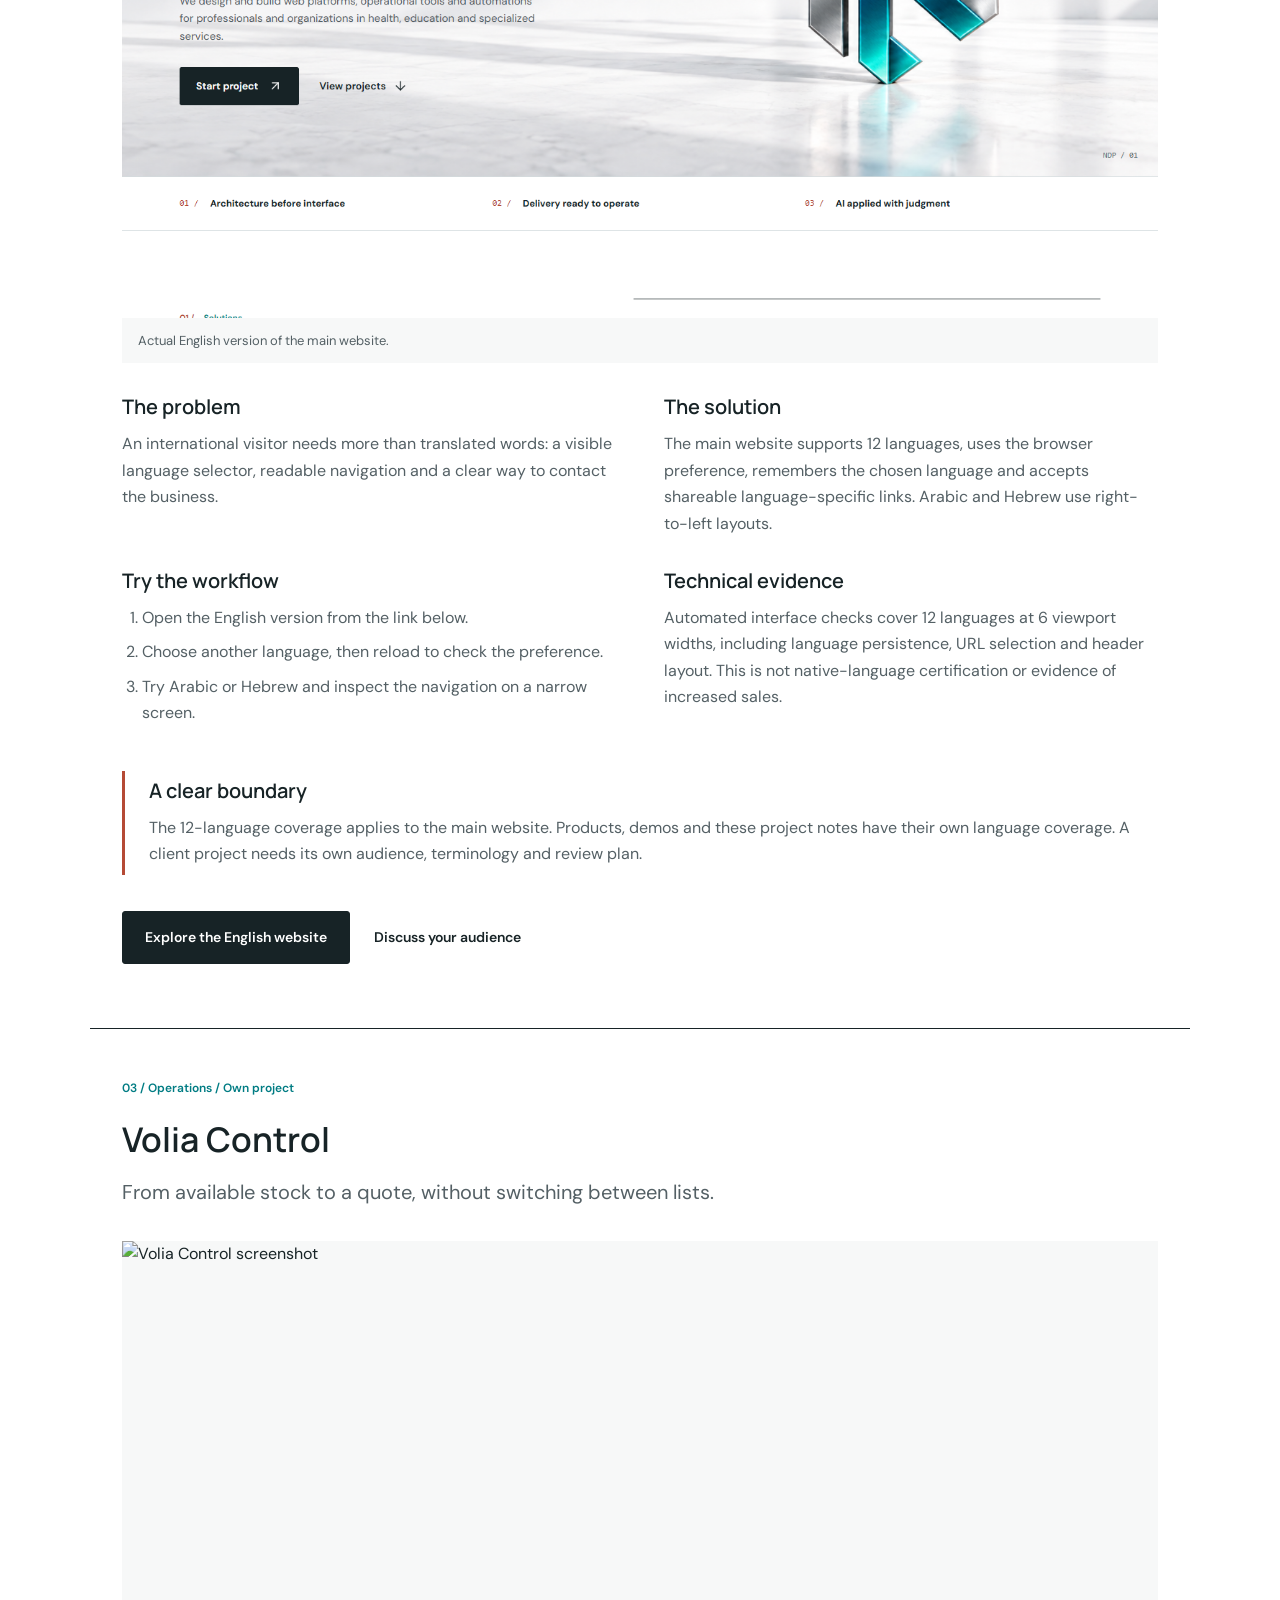
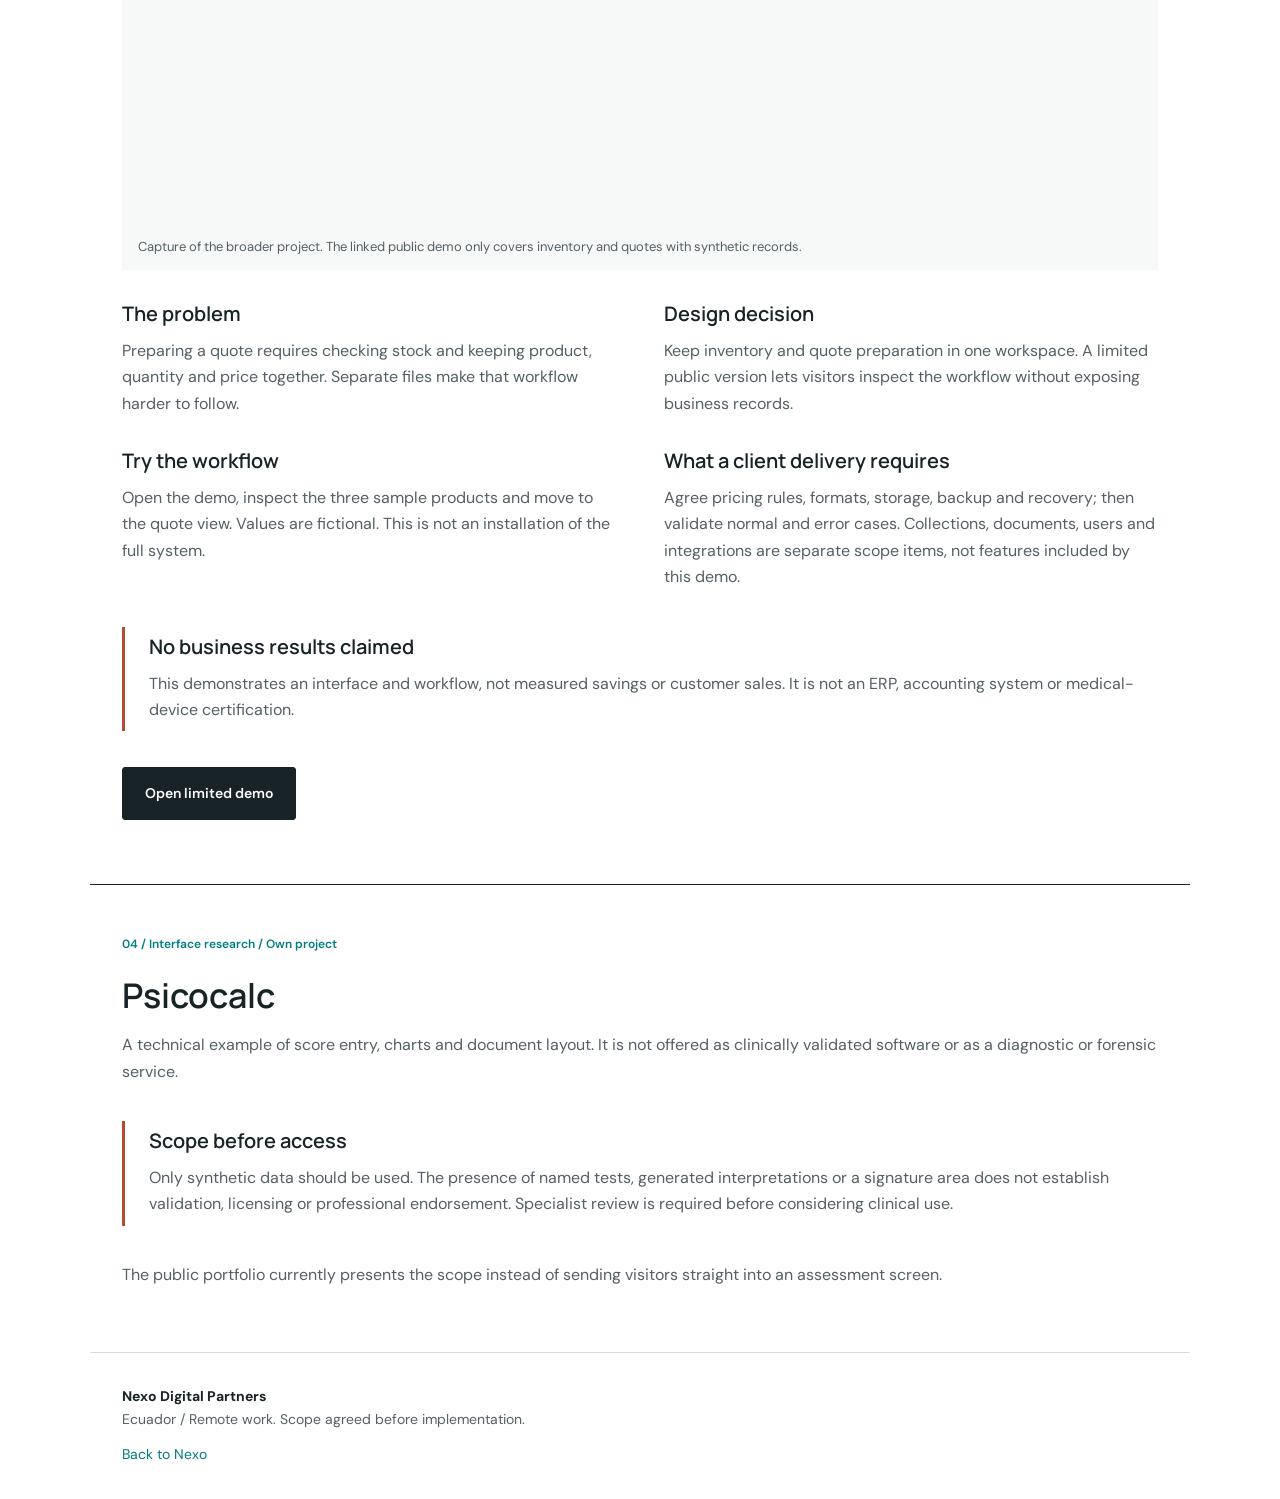
==== commit 424b8e3d: "Add evidence navigation and bilingual delivery acceptance checks" ====
--- a/cases/index.html
+++ b/cases/index.html
@@ -21,6 +21,14 @@
     <h1 data-en="The work, explained.">El trabajo, explicado.</h1>
     <p data-en="Our own projects, explained from the inside: what they solve, how they work and where their limits are. These are not client success stories.">Proyectos propios, explicados por dentro: qu&eacute; resuelven, c&oacute;mo funcionan y hasta d&oacute;nde llegan. No son casos de &eacute;xito de clientes.</p>
     <nav aria-label="Cases"><a href="#psyche-lab">Psyche Lab</a><a href="#catalog">Nexo Catalog</a><a href="#international" data-en="International website">Web internacional</a><a href="#volia-control">Volia Control</a><a href="#psicocalc">Psicocalc</a></nav>
+  </section>
+  <section class="evidence-index" aria-labelledby="evidence-title">
+    <h2 id="evidence-title" data-en="Choose a workflow to inspect">Elige un recorrido para comprobar</h2>
+    <div class="case-details">
+      <section><h3 data-en="A file that needs organising">Un archivo que necesita orden</h3><p data-en="Inspect the Catalog interface, load its sample and compare the flagged rows with the exported report. Sample records are fictional.">Mira la interfaz de Catalog, carga su muestra y compara las filas señaladas con el informe exportado. Los registros de muestra son ficticios.</p><a class="text-link" href="#catalog" data-en="View evidence and open the tool">Ver evidencia y abrir la herramienta</a></section>
+      <section><h3 data-en="A quote that starts with inventory">Una cotización que parte del inventario</h3><p data-en="Explore the limited Volia workflow with sample products. The case distinguishes the public demo from the broader project.">Explora el recorrido reducido de Volia con productos de muestra. El caso distingue la demo pública del proyecto más amplio.</p><a class="text-link" href="#volia-control" data-en="View the quote workflow">Ver el recorrido de cotización</a></section>
+    </div>
+    <p class="evidence-next"><a class="text-link" href="../delivery/#acceptance" data-en="What we check before handing over your project">Qué comprobamos antes de entregar tu proyecto</a></p>
   </section>
   <article class="case-study" id="psyche-lab">
     <header><p class="eyebrow" data-en="Education / Content design / Own project">Educación / Diseño de contenidos / Proyecto propio</p><h2>Psyche Lab</h2><p class="case-deck" data-en="Explain who is behind an educational project and where its scope ends.">Explicar quién está detrás de un proyecto educativo y hasta dónde llega su alcance.</p></header>
--- a/cases/cases.css
+++ b/cases/cases.css
@@ -20,7 +20,12 @@
 .case-actions { display:flex; flex-wrap:wrap; align-items:center; gap:24px; }
 .case-footer { border-top:1px solid var(--line); font-size:14px; }
 .case-footer a { display:inline-block; margin-top:12px; color:var(--teal); }
+.evidence-index { max-width:1100px; margin:auto; padding:32px; border-top:1px solid var(--line); }
+.evidence-index>h2 { font-size:26px; margin-bottom:28px; }
+.evidence-index .text-link { white-space:normal; }
+.evidence-next { margin-top:28px; }
 @media(max-width:600px) {
+  .evidence-index { padding:24px 20px; }
   .case-header,.case-intro,.case-study,.case-footer { padding:24px 20px; }
   .case-header { flex-wrap:wrap; gap:16px; }
   .case-header>div { width:100%; justify-content:space-between; }
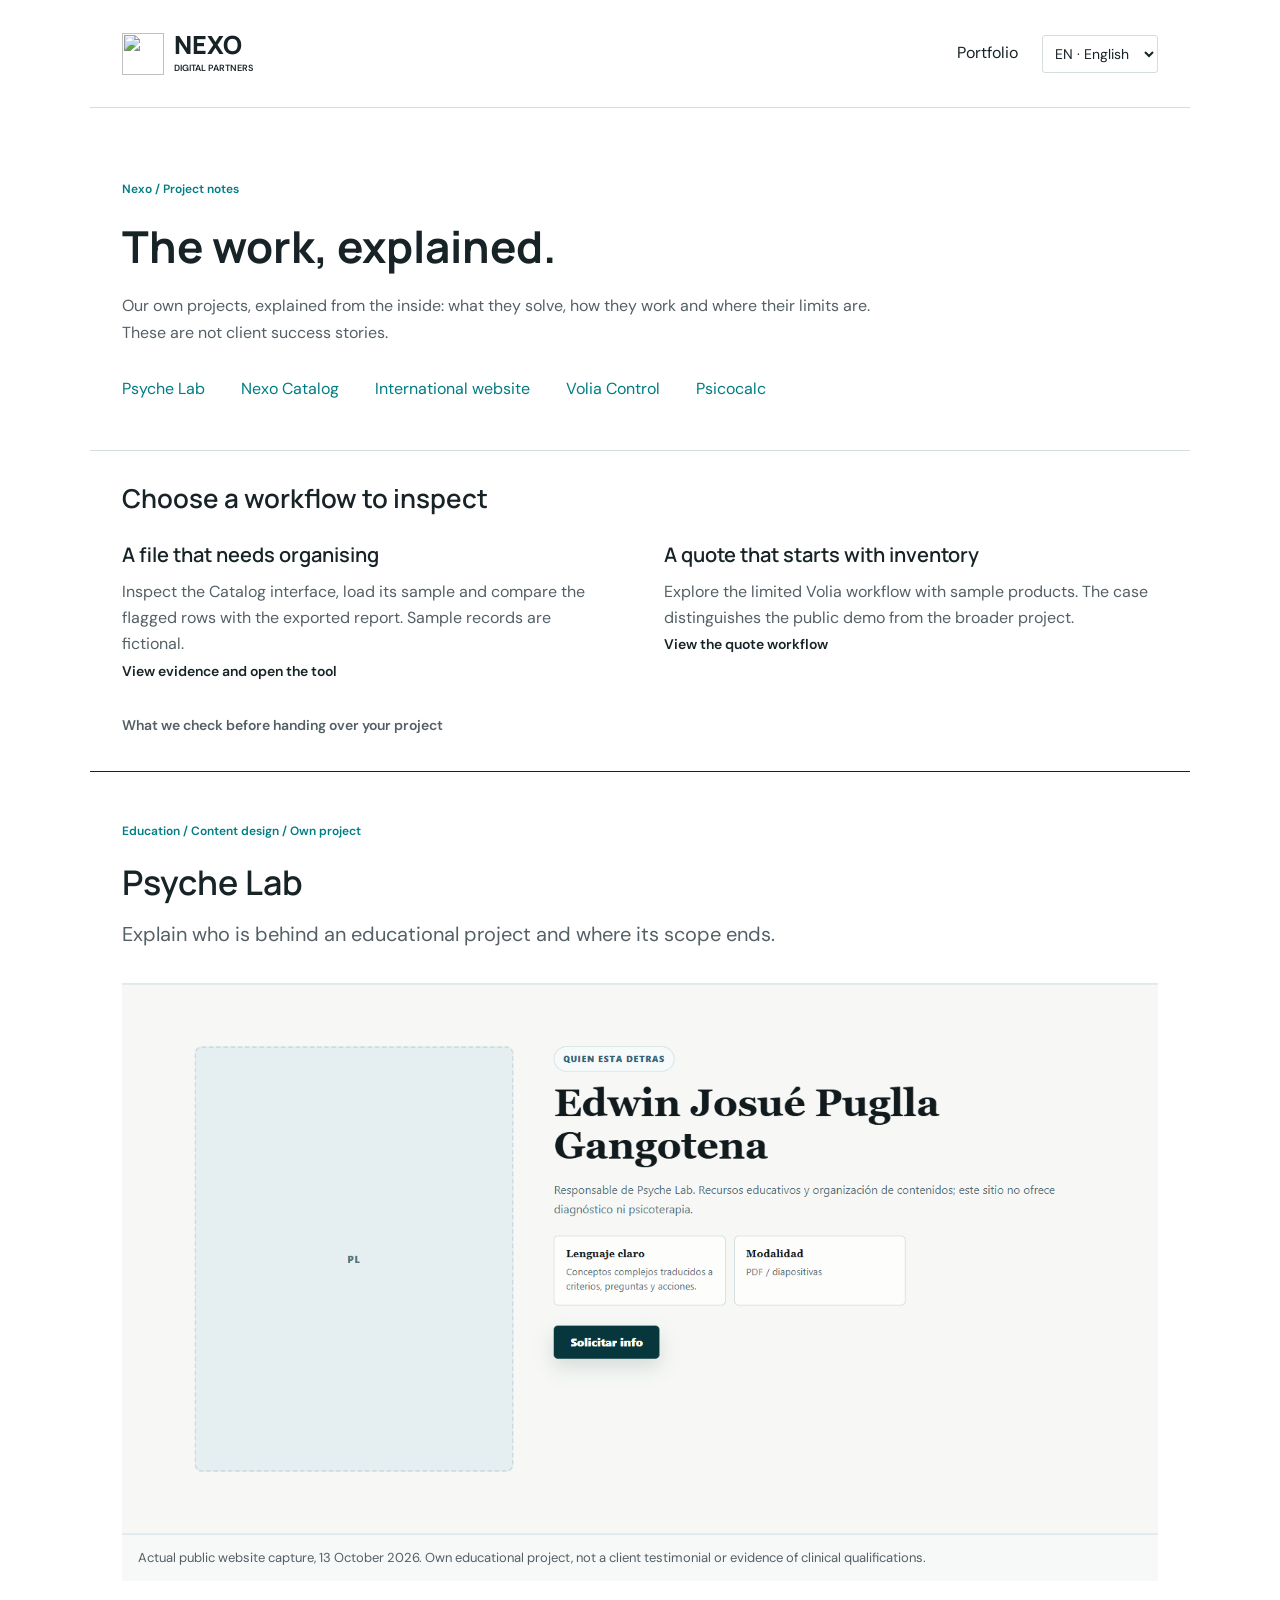
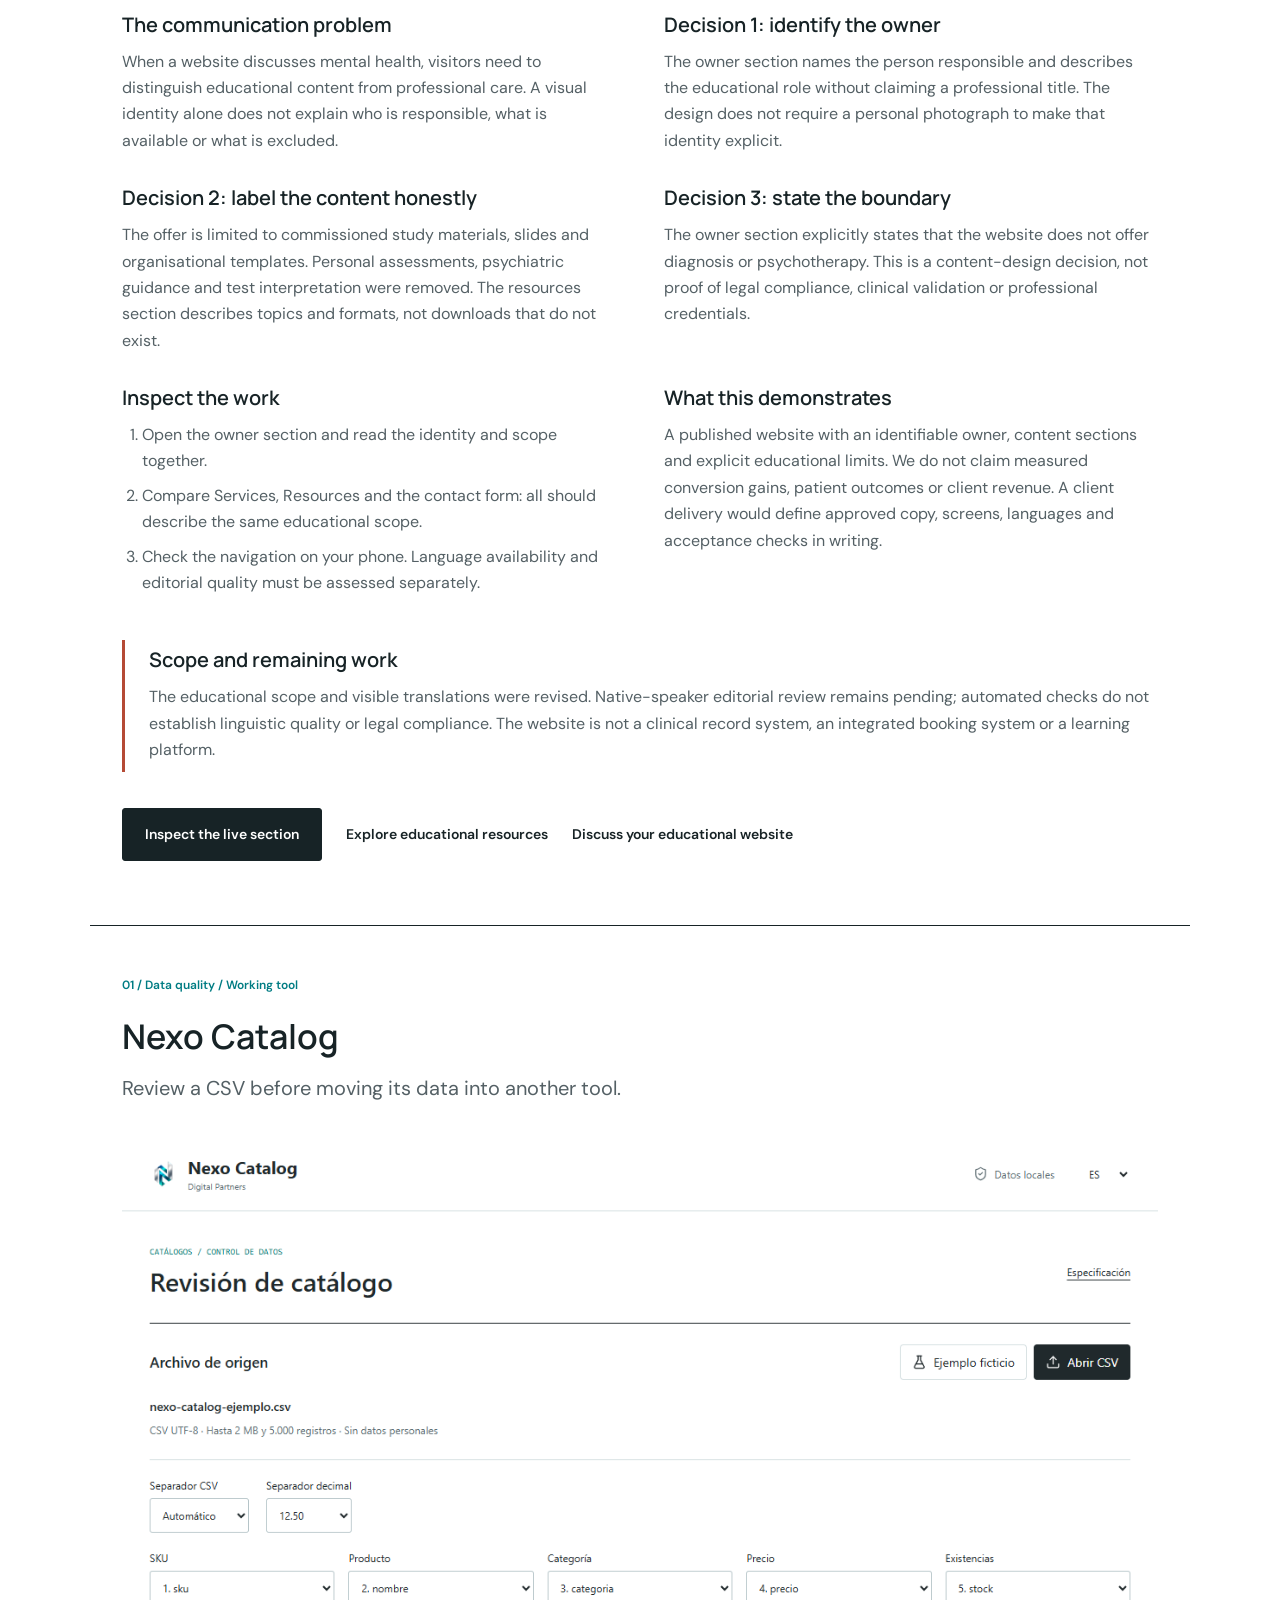
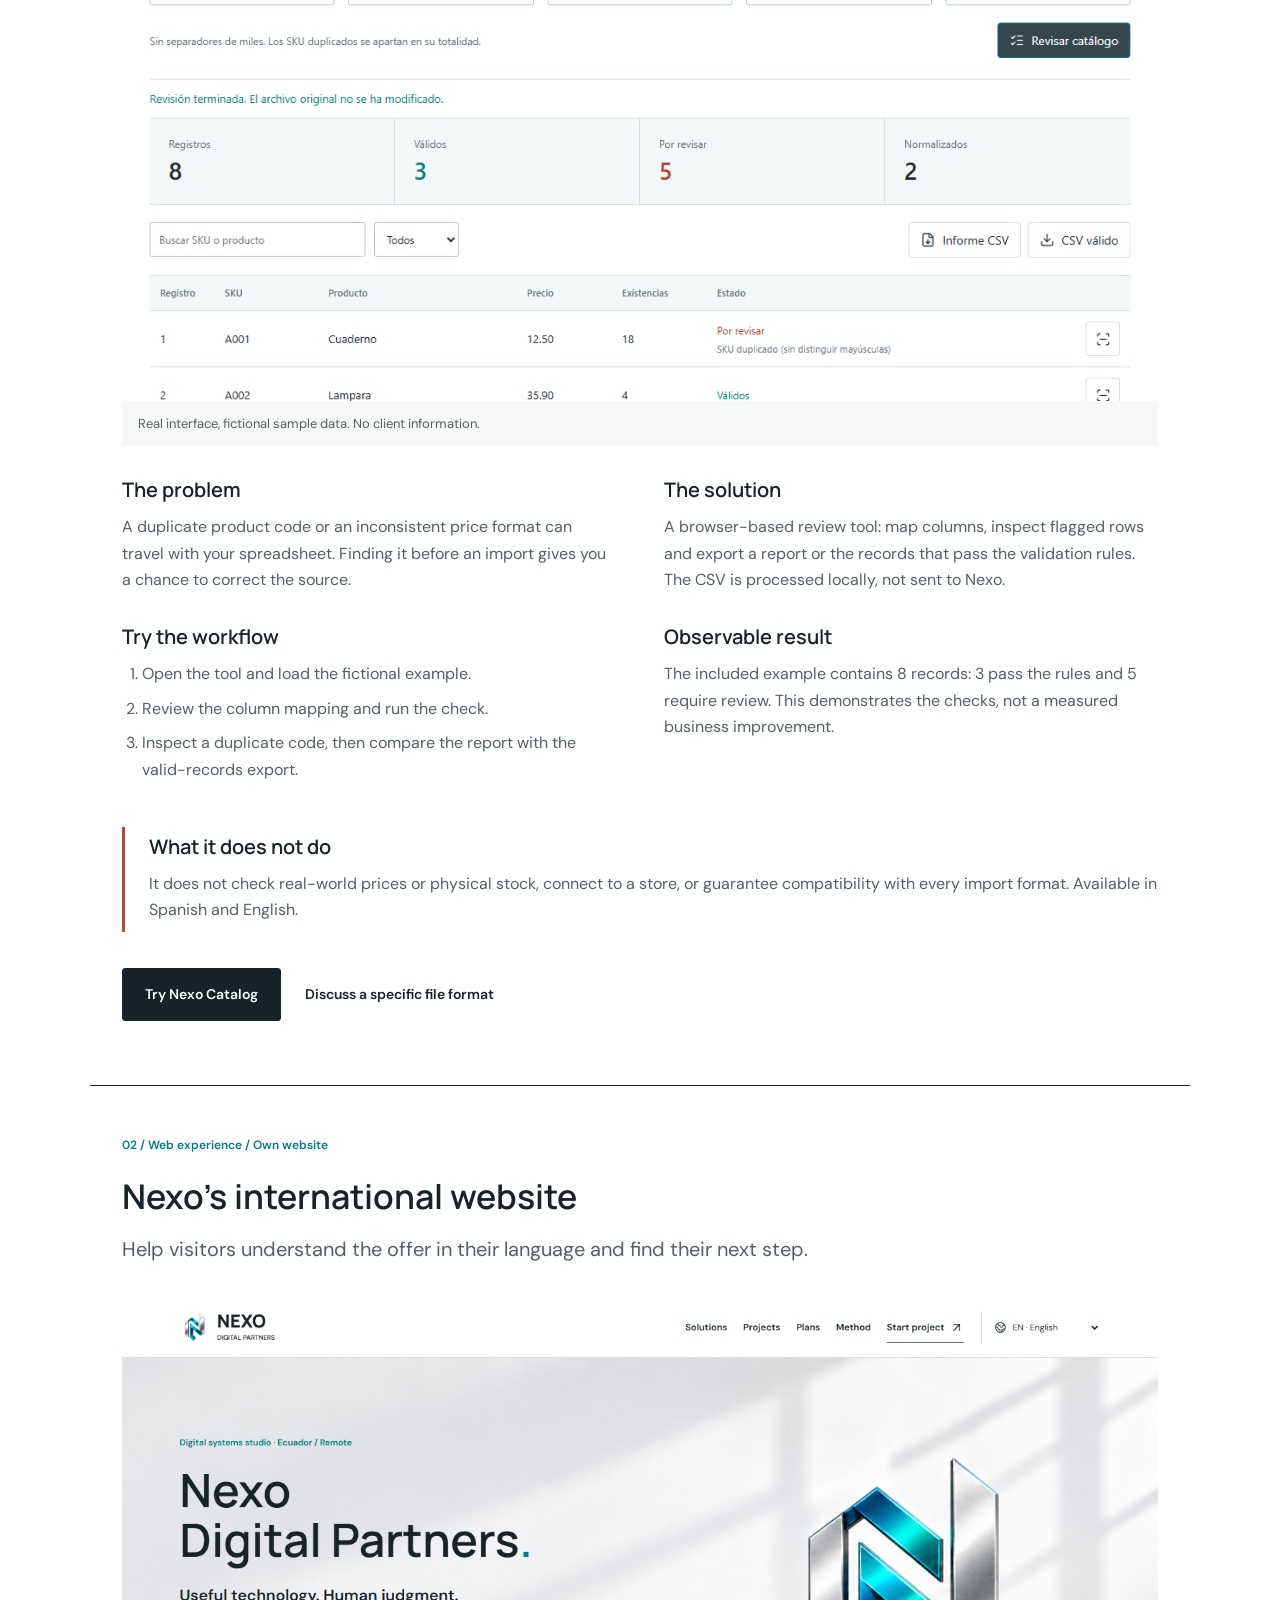
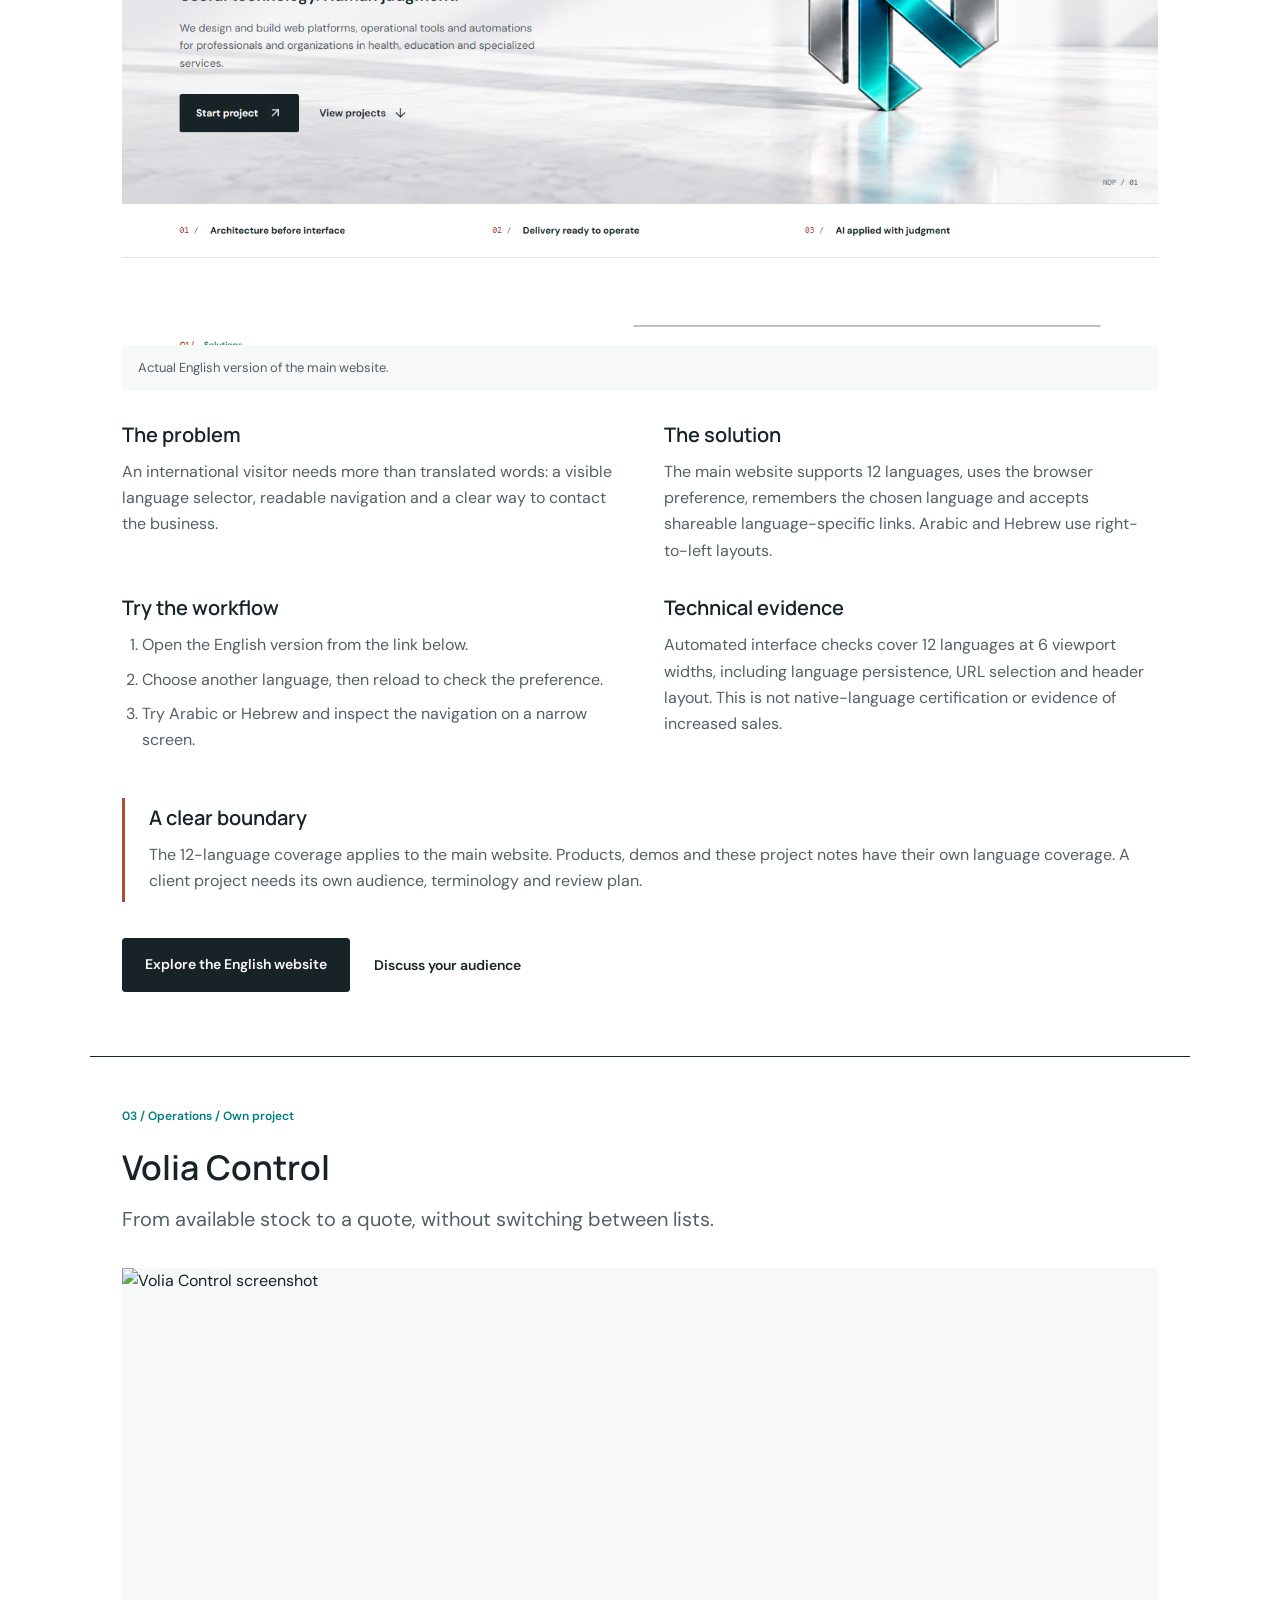
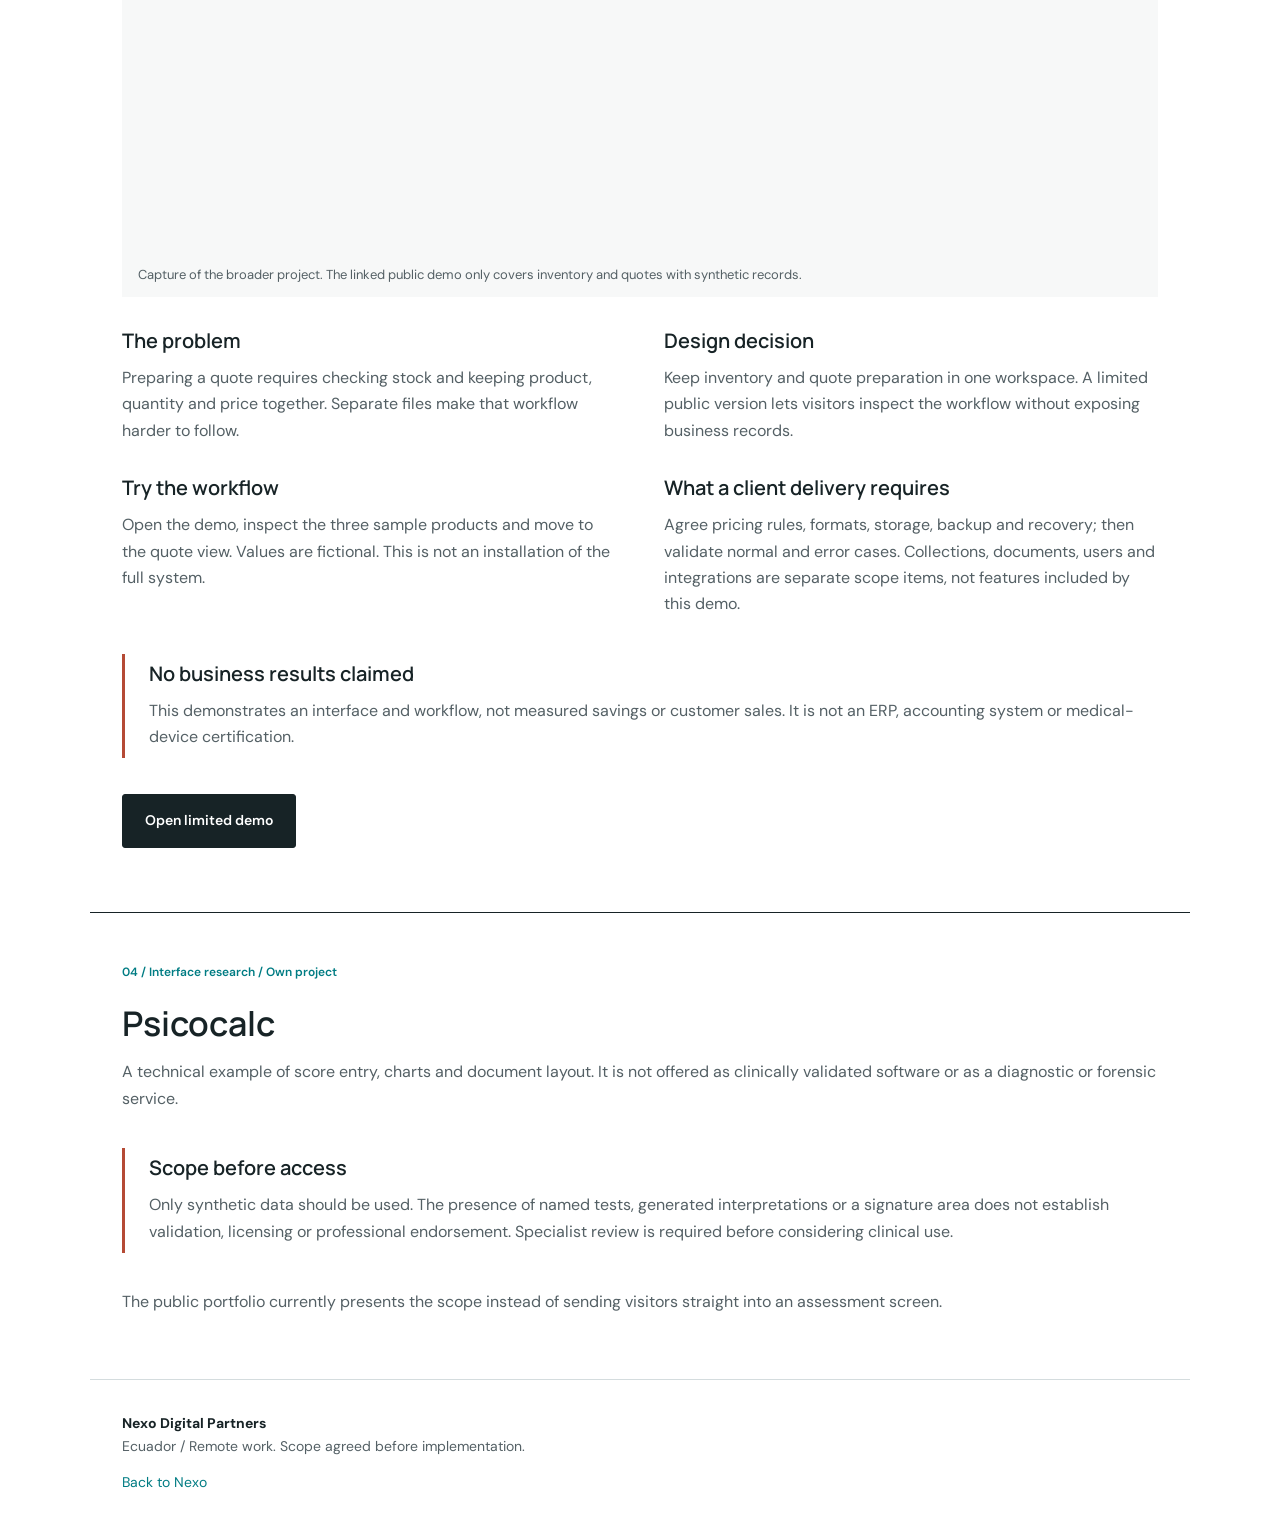
==== commit 4669594a: "Refresh Psyche Lab case and screenshots after scope correction" ====
--- a/cases/index.html
+++ b/cases/index.html
@@ -32,17 +32,17 @@
   </section>
   <article class="case-study" id="psyche-lab">
     <header><p class="eyebrow" data-en="Education / Content design / Own project">Educación / Diseño de contenidos / Proyecto propio</p><h2>Psyche Lab</h2><p class="case-deck" data-en="Explain who is behind an educational project and where its scope ends.">Explicar quién está detrás de un proyecto educativo y hasta dónde llega su alcance.</p></header>
-    <figure><img src="../assets/cases/psyche-identity-20261011.png" width="1440" height="766" alt="Sección pública de Psyche Lab con el responsable y la aclaración de que no ofrece diagnóstico ni psicoterapia" data-alt-en="Public Psyche Lab section naming its owner and stating that it does not offer diagnosis or psychotherapy"><figcaption data-en="Actual public website capture, 11 October 2026. Own educational project, not a client testimonial or evidence of clinical qualifications.">Captura real del sitio público, 11 de octubre de 2026. Proyecto educativo propio, no testimonio de cliente ni acreditación clínica.</figcaption></figure>
+    <figure><img src="../assets/cases/psyche-identity-20261011.png?v=20261013" width="1440" height="766" alt="Sección pública de Psyche Lab con el responsable y la aclaración de que no ofrece diagnóstico ni psicoterapia" data-alt-en="Public Psyche Lab section naming its owner and stating that it does not offer diagnosis or psychotherapy"><figcaption data-en="Actual public website capture, 13 October 2026. Own educational project, not a client testimonial or evidence of clinical qualifications.">Captura real del sitio público, 13 de octubre de 2026. Proyecto educativo propio, no testimonio de cliente ni acreditación clínica.</figcaption></figure>
     <div class="case-details">
       <section><h3 data-en="The communication problem">El problema de comunicación</h3><p data-en="When a website discusses mental health, visitors need to distinguish educational content from professional care. A visual identity alone does not explain who is responsible, what is available or what is excluded.">Cuando una web habla de salud mental, la visita necesita distinguir contenidos educativos de atención profesional. Una identidad visual por sí sola no explica quién responde, qué está disponible o qué queda fuera.</p></section>
       <section><h3 data-en="Decision 1: identify the owner">Decisión 1: identificar al responsable</h3><p data-en="The owner section names the person responsible and describes the educational role without claiming a professional title. The design does not require a personal photograph to make that identity explicit.">La sección del responsable muestra su nombre y describe el papel educativo sin atribuirle un título profesional. El diseño no necesita una fotografía personal para hacer explícita esa identidad.</p></section>
-      <section><h3 data-en="Decision 2: label the content honestly">Decisión 2: nombrar bien el contenido</h3><p data-en="Short topic introductions are grouped as frequent topics. Dates and reading times were removed because the links did not lead to complete articles. The label now describes what visitors can actually find.">Las introducciones breves se agrupan como temas frecuentes. Se retiraron fechas y tiempos de lectura porque los enlaces no llevaban a artículos completos. La etiqueta describe ahora lo que la persona puede encontrar.</p></section>
+      <section><h3 data-en="Decision 2: label the content honestly">Decisión 2: nombrar bien el contenido</h3><p data-en="The offer is limited to commissioned study materials, slides and organisational templates. Personal assessments, psychiatric guidance and test interpretation were removed. The resources section describes topics and formats, not downloads that do not exist.">La oferta se centra en materiales de estudio por encargo, diapositivas y plantillas de organización. Se retiraron las evaluaciones personales, la orientación psiquiátrica y la interpretación de pruebas. Recursos describe temas y formatos, no descargas inexistentes.</p></section>
       <section><h3 data-en="Decision 3: state the boundary">Decisión 3: explicar el límite</h3><p data-en="The owner section explicitly states that the website does not offer diagnosis or psychotherapy. This is a content-design decision, not proof of legal compliance, clinical validation or professional credentials.">La sección del responsable declara expresamente que el sitio no ofrece diagnóstico ni psicoterapia. Es una decisión de diseño de contenidos, no prueba de cumplimiento legal, validación clínica o credenciales profesionales.</p></section>
-      <section><h3 data-en="Inspect the work">Comprueba el trabajo</h3><ol><li data-en="Open the owner section and read the identity and scope together.">Abre la sección del responsable y lee juntos identidad y alcance.</li><li data-en="Visit Frequent topics and compare its labels with the linked destinations.">Visita Temas frecuentes y compara sus etiquetas con los destinos enlazados.</li><li data-en="Check the navigation on your phone. Language availability and editorial quality must be assessed separately.">Revisa la navegación desde tu móvil. La disponibilidad de idiomas y su calidad editorial deben evaluarse por separado.</li></ol></section>
+      <section><h3 data-en="Inspect the work">Comprueba el trabajo</h3><ol><li data-en="Open the owner section and read the identity and scope together.">Abre la sección del responsable y lee juntos identidad y alcance.</li><li data-en="Compare Services, Resources and the contact form: all should describe the same educational scope.">Compara Servicios, Recursos y el formulario: deben describir el mismo alcance educativo.</li><li data-en="Check the navigation on your phone. Language availability and editorial quality must be assessed separately.">Revisa la navegación desde tu móvil. La disponibilidad de idiomas y su calidad editorial deben evaluarse por separado.</li></ol></section>
       <section><h3 data-en="What this demonstrates">Qué demuestra</h3><p data-en="A published website with an identifiable owner, content sections and explicit educational limits. We do not claim measured conversion gains, patient outcomes or client revenue. A client delivery would define approved copy, screens, languages and acceptance checks in writing.">Un sitio publicado con responsable identificable, secciones de contenido y límites educativos explícitos. No atribuimos mejoras de conversión medidas, resultados en pacientes ni ingresos de clientes. Una entrega a cliente definiría por escrito textos aprobados, pantallas, idiomas y comprobaciones de aceptación.</p></section>
     </div>
-    <aside class="case-limit"><h3 data-en="Scope and remaining work">Alcance y trabajo pendiente</h3><p data-en="This case documents specific improvements, not a full endorsement of every page. Legacy wording about sessions, terminology and translations still needs an editorial review. The website is not a clinical record system, an integrated booking system or a learning platform.">Este caso documenta mejoras concretas, no un aval de cada texto del sitio. Sigue pendiente revisar expresiones heredadas sobre sesiones, terminología y traducciones. La web no es un sistema de historias clínicas, una agenda integrada ni un campus educativo.</p></aside>
-    <div class="case-actions"><a class="primary-button" href="https://nexodipa.github.io/psyche-lab-sitio-web/?lang=es#sobre-mi" target="_blank" rel="noopener noreferrer" data-en="Inspect the live section">Ver la sección publicada</a><a class="text-link" href="https://nexodipa.github.io/psyche-lab-sitio-web/?lang=es#articulos" target="_blank" rel="noopener noreferrer" data-en="Explore frequent topics">Explorar temas frecuentes</a><a class="text-link" href="../#contacto" data-en="Discuss your educational website">Conversar sobre tu web educativa</a></div>
+    <aside class="case-limit"><h3 data-en="Scope and remaining work">Alcance y trabajo pendiente</h3><p data-en="The educational scope and visible translations were revised. Native-speaker editorial review remains pending; automated checks do not establish linguistic quality or legal compliance. The website is not a clinical record system, an integrated booking system or a learning platform.">Se revisaron el alcance educativo y las traducciones visibles. Sigue pendiente la revisión editorial por hablantes nativos; las pruebas automáticas no acreditan calidad lingüística ni cumplimiento legal. La web no es un sistema de historias clínicas, una agenda integrada ni un campus educativo.</p></aside>
+    <div class="case-actions"><a class="primary-button" href="https://nexodipa.github.io/psyche-lab-sitio-web/?lang=es#sobre-mi" target="_blank" rel="noopener noreferrer" data-en="Inspect the live section">Ver la sección publicada</a><a class="text-link" href="https://nexodipa.github.io/psyche-lab-sitio-web/?lang=es#recursos" target="_blank" rel="noopener noreferrer" data-en="Explore educational resources">Explorar recursos educativos</a><a class="text-link" href="../#contacto" data-en="Discuss your educational website">Conversar sobre tu web educativa</a></div>
   </article>
   <article class="case-study" id="catalog">
     <header><p class="eyebrow" data-en="01 / Data quality / Working tool">01 / Calidad de datos / Herramienta funcional</p><h2>Nexo Catalog</h2><p class="case-deck" data-en="Review a CSV before moving its data into another tool.">Revisar un CSV antes de llevar sus datos a otra herramienta.</p></header>
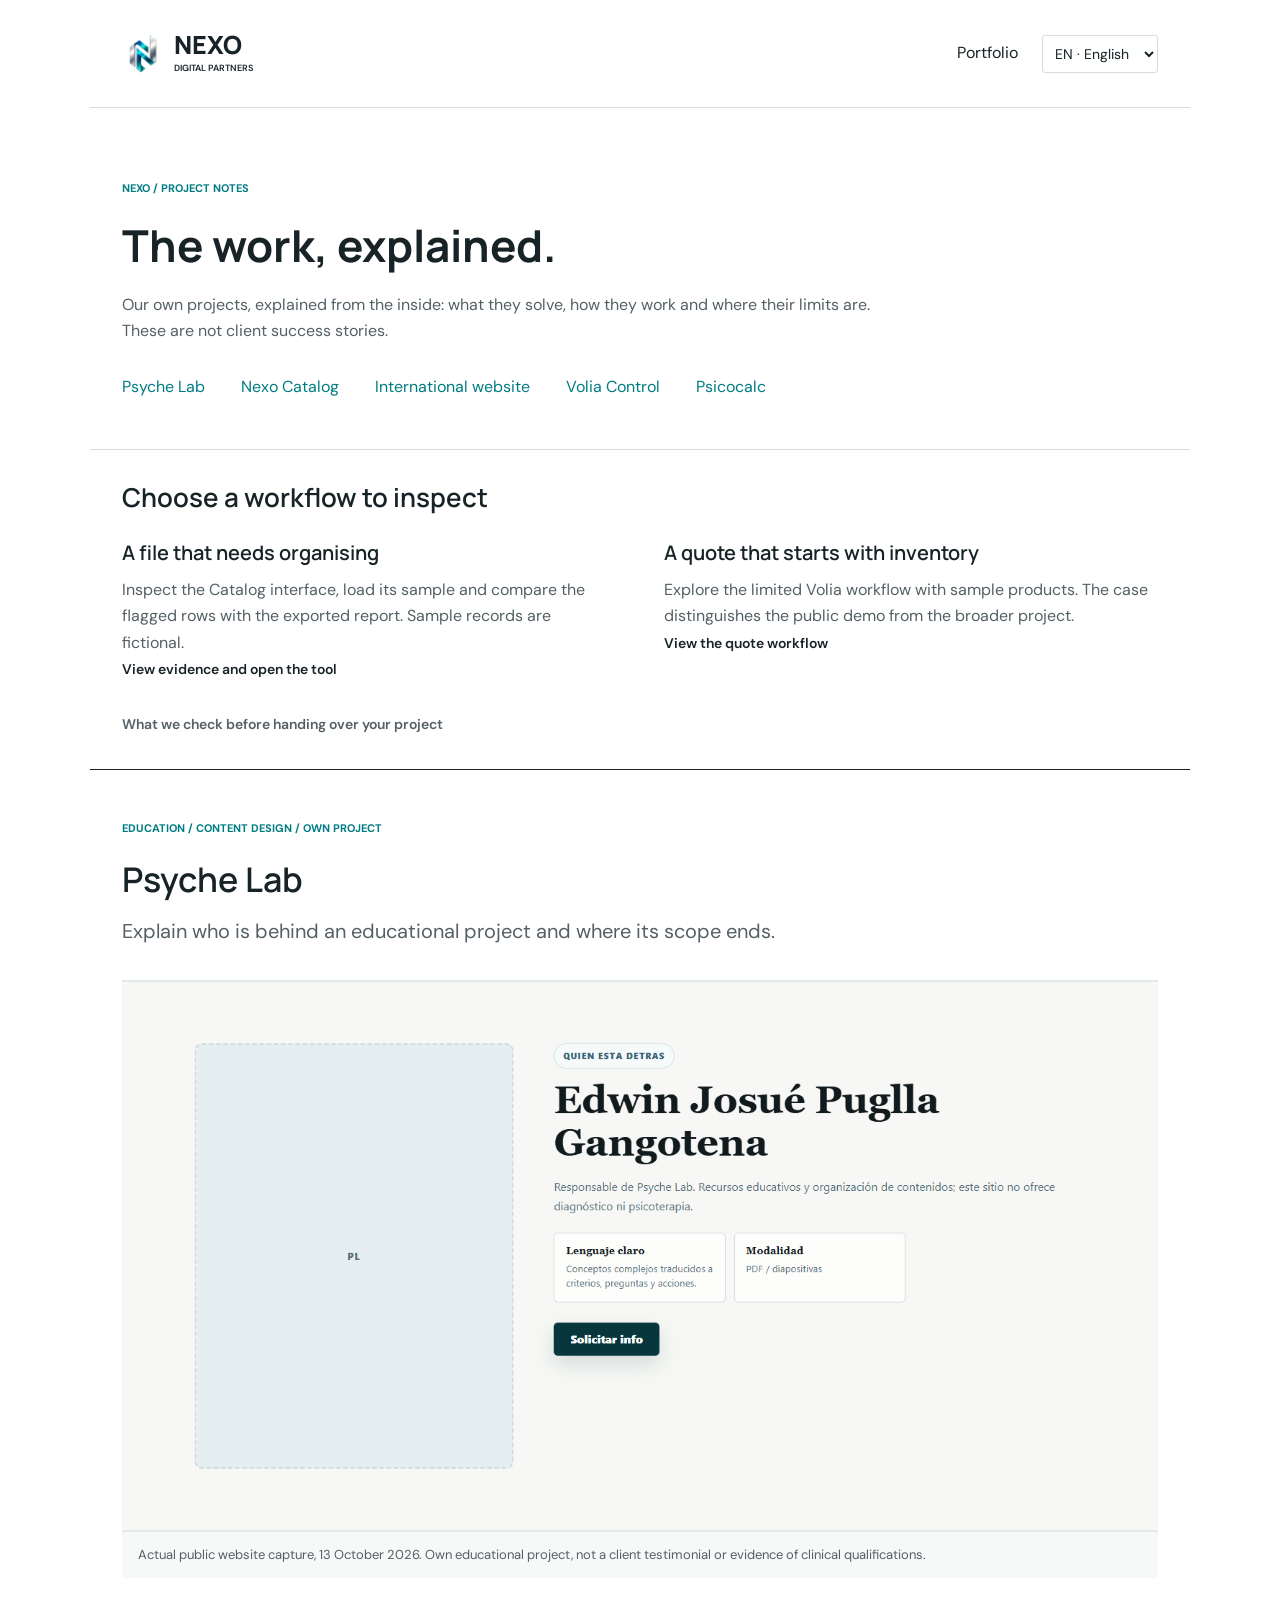
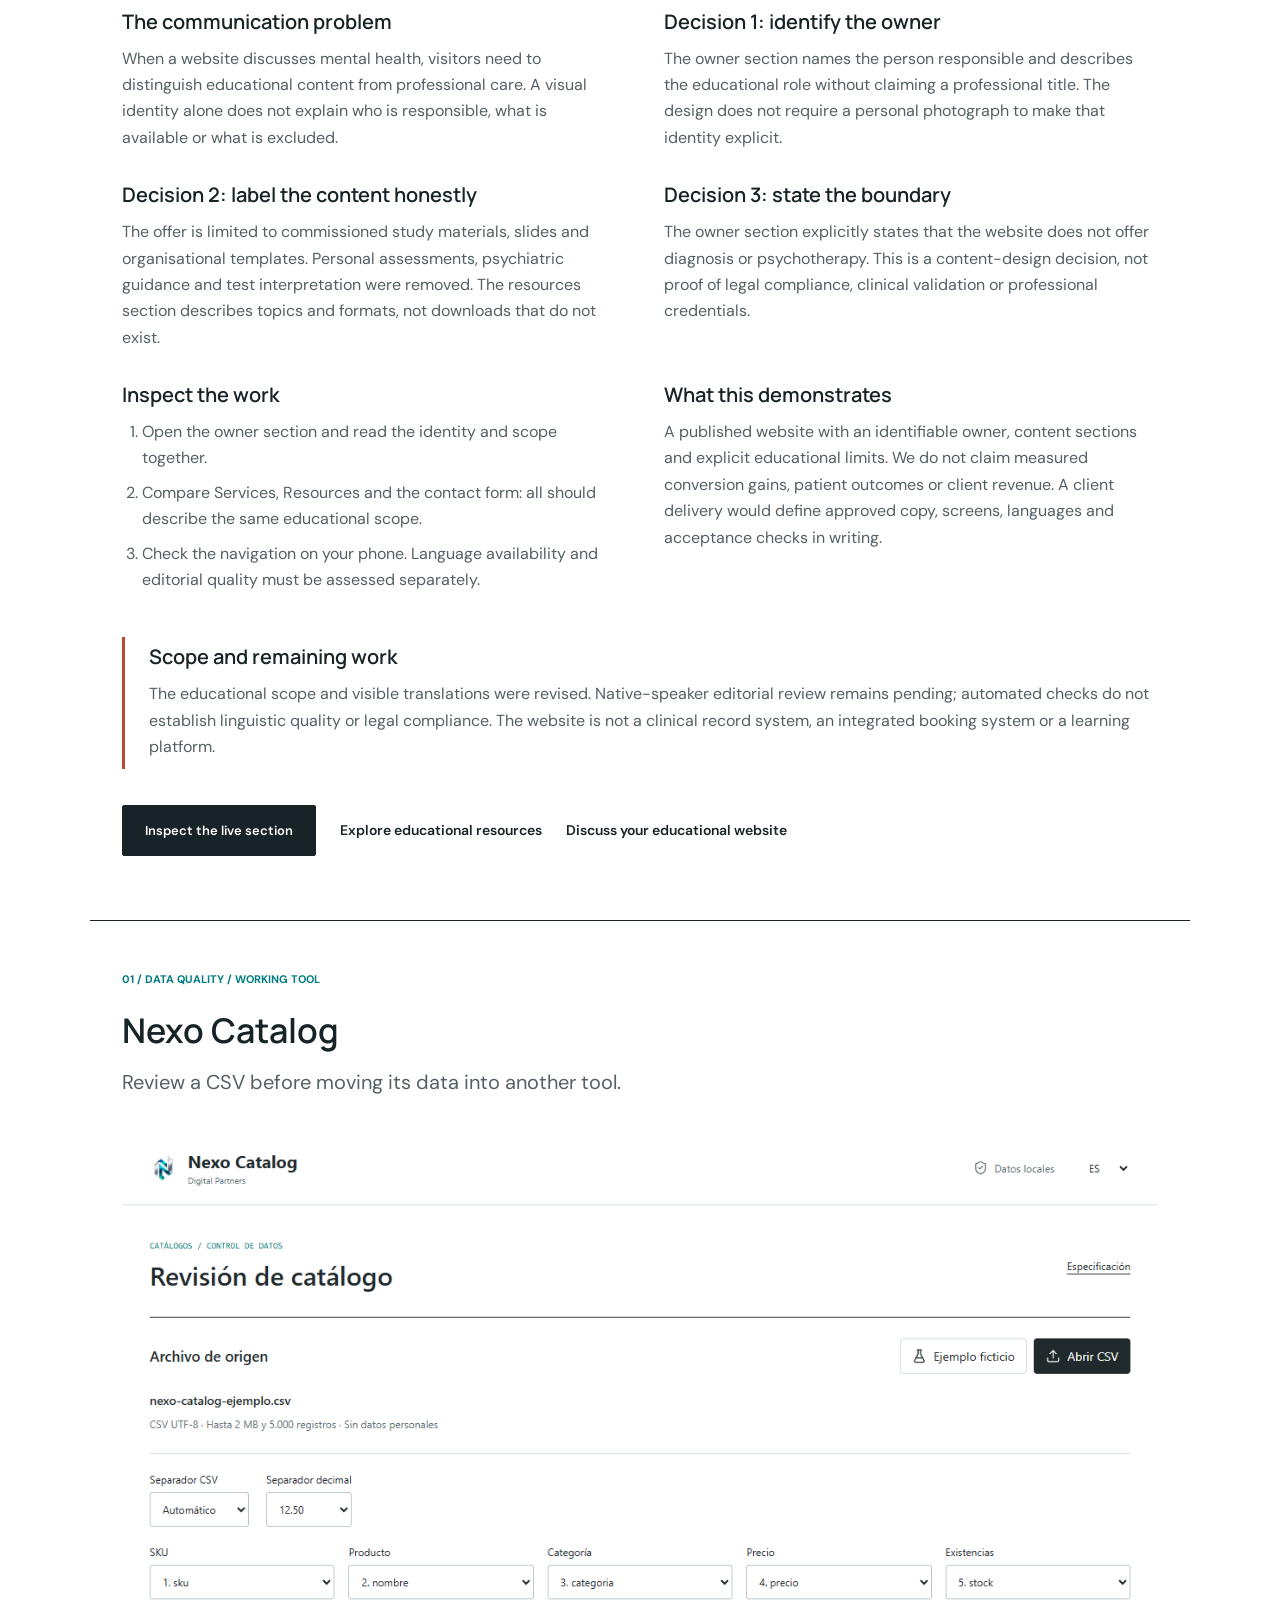
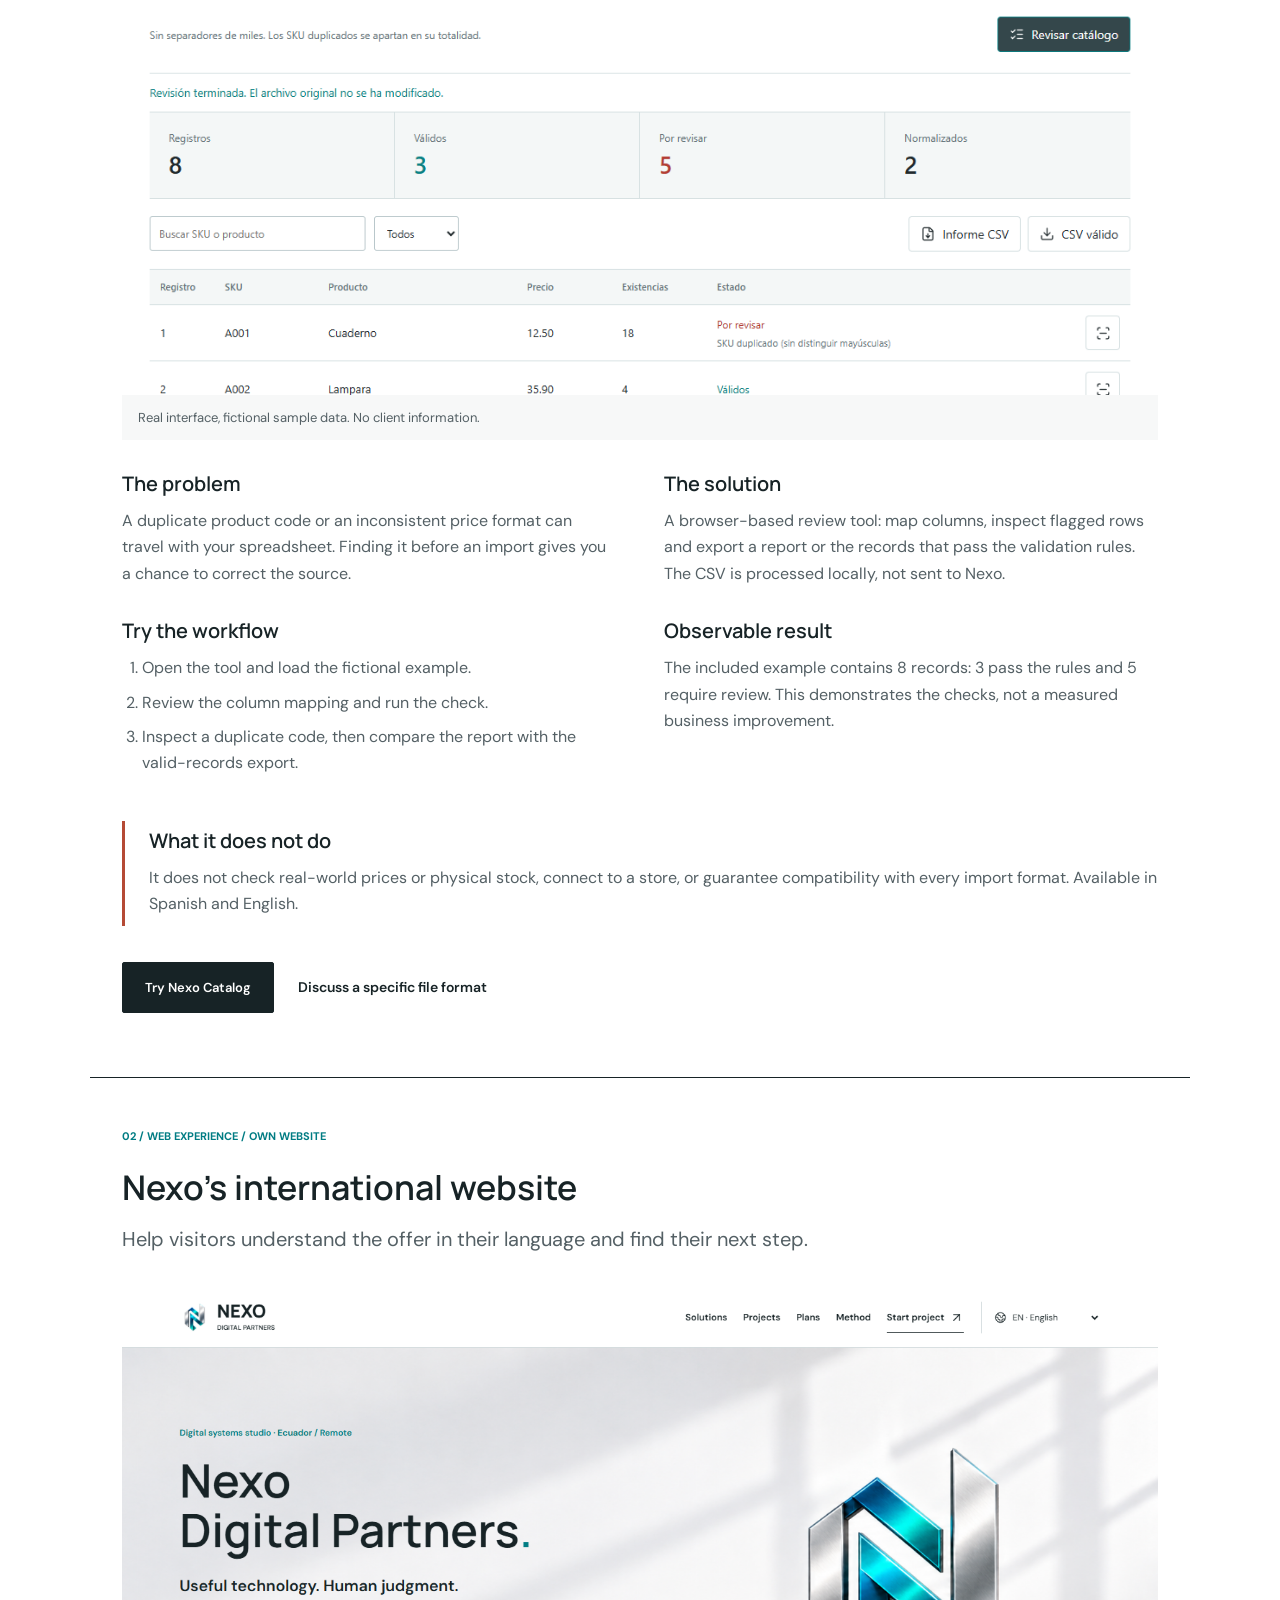
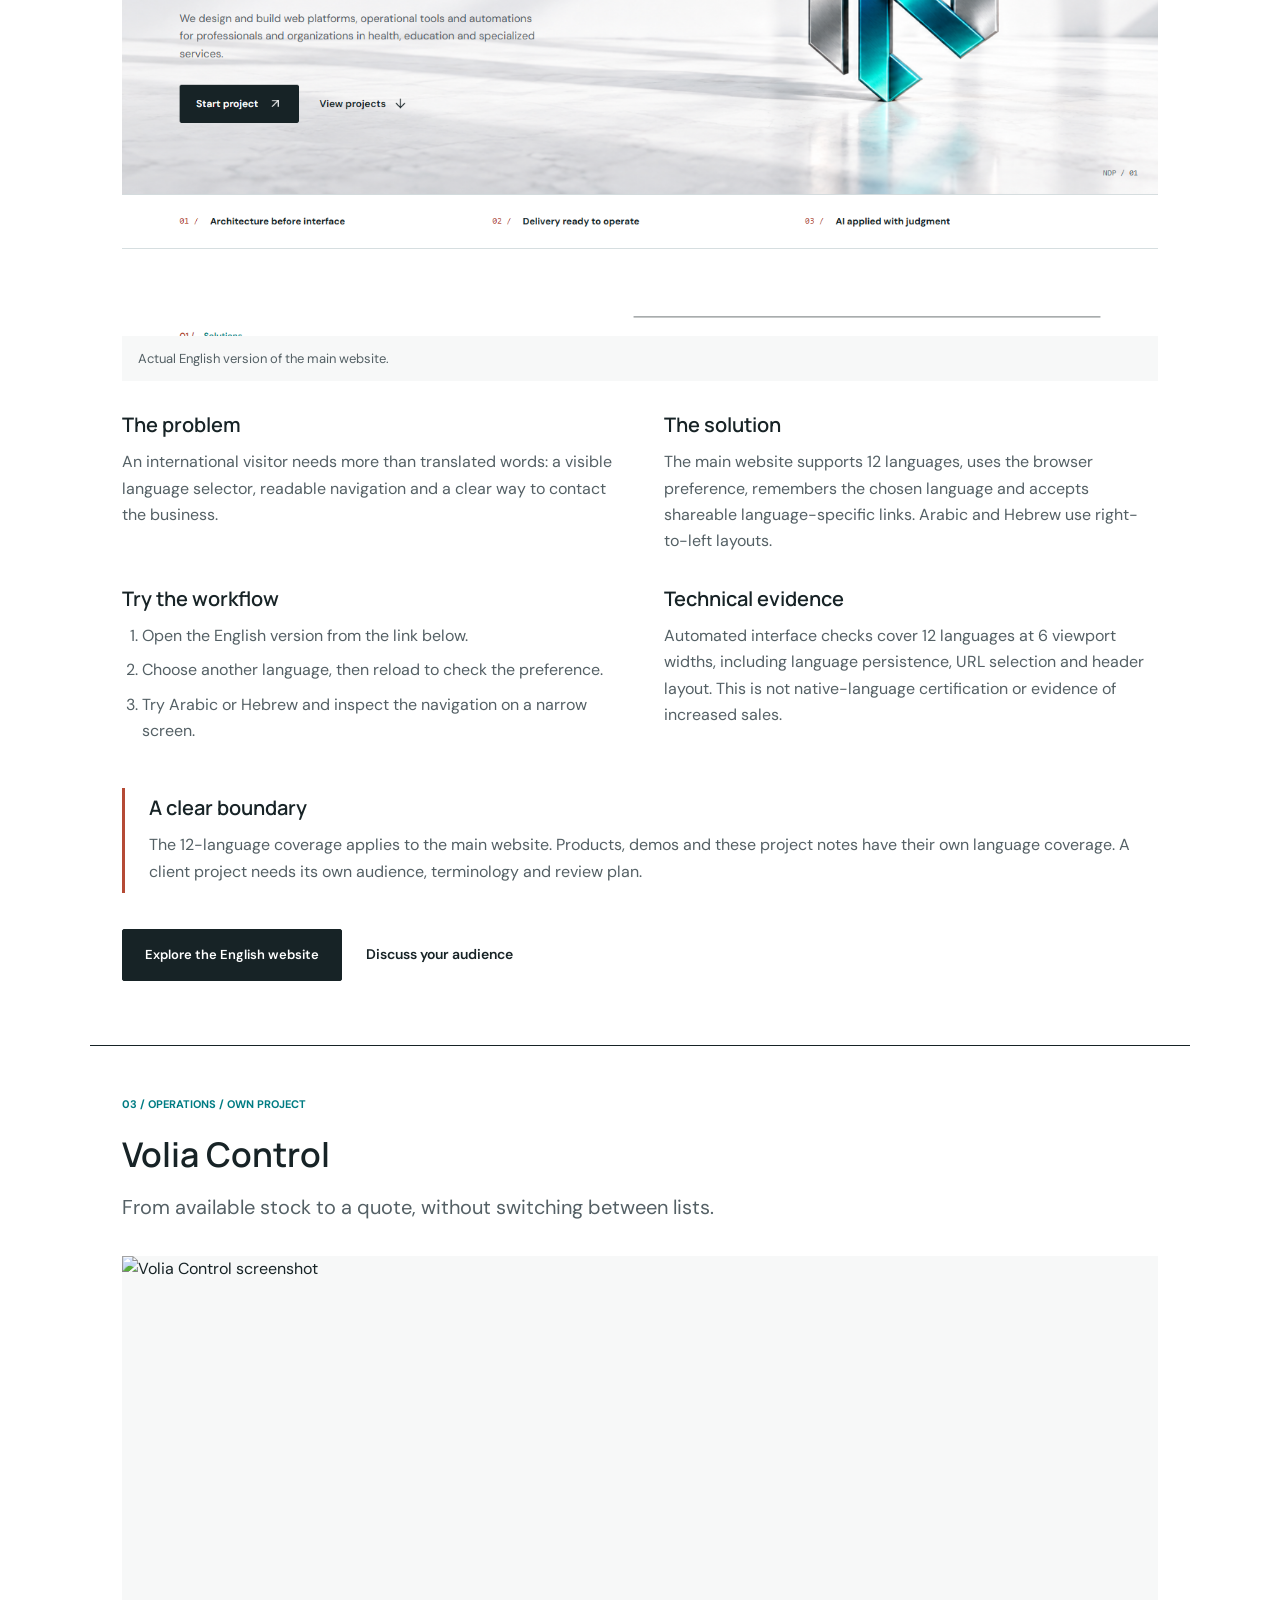
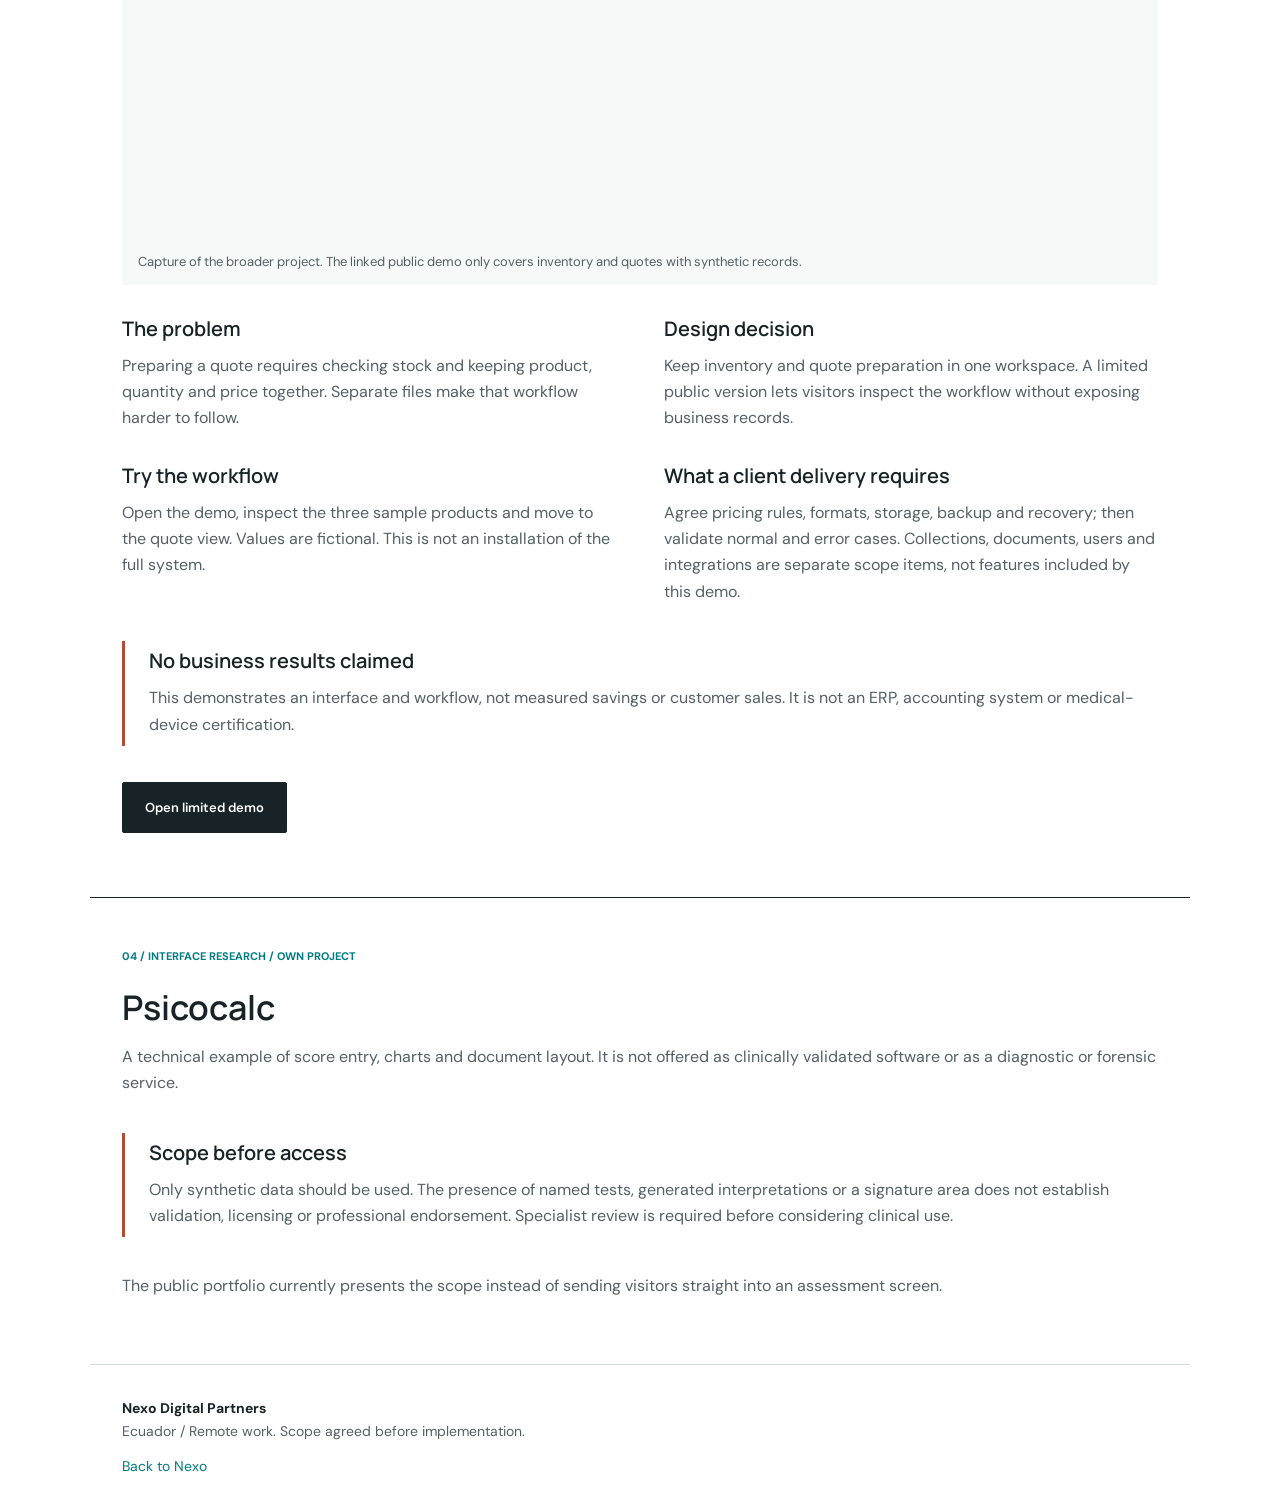
==== commit 0a4705a0: "Reduce peso del encabezado y añade robots, sitemap y tarjeta de Twitter Co-Authored-By: Claude Sonne" ====
--- a/cases/index.html
+++ b/cases/index.html
@@ -12,7 +12,7 @@
 <body>
 <a class="skip-link" href="#main" data-en="Skip to content">Ir al contenido</a>
 <header class="case-header">
-  <a class="brand" href="../"><img src="../assets/brand/nexo-monogram-metallic-transparent.png" width="44" height="44" alt=""><strong>NEXO<span>DIGITAL PARTNERS</span></strong></a>
+  <a class="brand" href="../"><img src="../assets/brand/nexo-monogram-176.png" width="44" height="44" alt=""><strong>NEXO<span>DIGITAL PARTNERS</span></strong></a>
   <div><a href="../#casos" data-en="Portfolio">Proyectos</a><label class="sr-only" for="case-language">Idioma / Language</label><select id="case-language"><option value="es">ES · Espa&ntilde;ol</option><option value="en">EN · English</option></select></div>
 </header>
 <main id="main">
--- a/styles.css
+++ b/styles.css
@@ -1,5 +1,5 @@
 @import url('https://fonts.googleapis.com/css2?family=DM+Sans:wght@400;500;600;700&family=Manrope:wght@400;500;600;700;800&display=swap');
-:root { --ink:#172326; --muted:#546065; --teal:#007c83; --accent:#b54a35; --line:#d4dcde; --paper:#f7f8f8; --white:#fff; --content:1280px; }
+:root { --ink:#172326; --muted:#546065; --teal:#007c83; --accent:#b54a35; --line:#d4dcde; --paper:#f7f8f8; --white:#fff; --content:1280px; --display:'Manrope',Arial,sans-serif; }
 * { box-sizing:border-box; letter-spacing:0; }
 html { scroll-behavior:smooth; scroll-padding-top:110px; }
 body { margin:0; background:var(--white); color:var(--ink); font:16px/1.65 'DM Sans',Arial,sans-serif; }
@@ -16,27 +16,29 @@
 [hidden],.is-hidden { display:none!important; }
 .sr-only { position:absolute; width:1px; height:1px; padding:0; margin:-1px; overflow:hidden; clip:rect(0,0,0,0); white-space:nowrap; border:0; }
 .skip-link { position:fixed; top:-90px; left:16px; z-index:100; padding:12px 20px; background:var(--white); }.skip-link:focus { top:12px; }
-.site-header { display:flex; align-items:center; gap:24px; padding:19px max(28px,calc((100% - var(--content))/2)); border-bottom:1px solid var(--line); background:rgba(255,255,255,.98); position:sticky; top:0; z-index:30; }
+.site-header { display:flex; align-items:center; gap:24px; padding:15px max(28px,calc((100% - var(--content))/2)); border-bottom:1px solid var(--line); background:rgba(255,255,255,.97); position:sticky; top:0; z-index:30; backdrop-filter:blur(14px); }
 .brand { display:flex; align-items:center; gap:10px; margin-inline-end:auto; flex-shrink:0; }.brand img { width:42px; height:42px; object-fit:contain; }
 .brand strong { font:800 25px/1 Manrope,Arial,sans-serif; }.brand span { display:block; font:600 9px/1.6 'DM Sans',Arial,sans-serif; padding-top:4px; }
-.site-nav { display:flex; align-items:center; gap:22px; font-size:13px; font-weight:600; }.site-nav a { padding:10px 0; }
-.site-nav a:hover,.text-link:hover { color:var(--teal); }.site-nav .nav-cta { display:flex; align-items:center; gap:7px; border-bottom:1px solid var(--ink); }
+.site-nav { display:flex; align-items:center; gap:25px; font-size:12px; font-weight:600; }.site-nav a { padding:10px 0; }
+.site-nav a:hover,.text-link:hover { color:var(--teal); }.site-nav .nav-cta { display:flex; align-items:center; gap:7px; border:1px solid var(--ink); padding:10px 13px; }.site-nav .nav-cta:hover { background:var(--ink); color:var(--white); }
 .language-switcher { display:flex; align-items:center; gap:5px; padding-inline-start:18px; border-inline-start:1px solid var(--line); }.language-switcher svg { width:16px; }
 .language-switcher select { width:126px; background:transparent; border:0; color:var(--ink); font-size:12px; padding:8px 0; cursor:pointer; }
 .icon-button { display:inline-grid; place-items:center; width:44px; height:44px; padding:0; border:1px solid var(--line); background:transparent; border-radius:4px; }.icon-button:hover { background:#edf2f2; }.menu-button { display:none; }
-.hero { min-height:620px; padding:80px max(28px,calc((100% - var(--content))/2)) 70px; position:relative; display:flex; align-items:center; background:#f4f5f5 url('assets/brand/nexo-studio-wide.png') right center/cover no-repeat; }
-.hero-copy { max-width:57%; position:relative; z-index:1; }.eyebrow { font-size:12px; line-height:1.5; font-weight:600; color:var(--teal); margin-bottom:22px; }.eyebrow span { margin-inline-end:10px; color:var(--accent); }.hero .eyebrow { max-width:430px; }
-.hero h1 { font-size:64px; font-weight:600; line-height:1.08; }.period { color:var(--teal); }.hero-declaration { margin-top:26px; font-size:22px; font-weight:600; color:var(--ink); }.hero-lead { max-width:510px; margin-top:14px; line-height:1.65; font-size:15px; }
+.hero { min-height:650px; padding:74px max(28px,calc((100% - var(--content))/2)); position:relative; display:grid; grid-template-columns:minmax(0,.92fr) minmax(0,1.08fr); align-items:center; gap:6%; background:#f3f5f4; overflow:hidden; }
+.hero-copy { max-width:610px; position:relative; z-index:1; }.eyebrow { font-size:11px; line-height:1.5; font-weight:700; color:var(--teal); margin-bottom:22px; text-transform:uppercase; }.eyebrow span { margin-inline-end:10px; color:var(--accent); }.hero .eyebrow { max-width:430px; }
+.hero h1 { font-size:clamp(52px,5.2vw,76px); font-weight:600; line-height:1.02; }.period { color:var(--teal); }.hero-declaration { margin-top:25px; font-size:21px; font-weight:600; color:var(--ink); }.hero-lead { max-width:480px; margin-top:12px; line-height:1.7; font-size:15px; }
+.hero-art { position:relative; height:430px; min-width:0; overflow:hidden; background:#fff; border:1px solid #d4dcde; box-shadow:18px 18px 0 #dfe7e4; }.hero-art::after { content:''; position:absolute; inset:0; background:linear-gradient(0deg,rgba(23,35,38,.42),transparent 18%); pointer-events:none; }.hero-art img { width:100%; height:100%; object-fit:contain; object-position:center; }.hero-art span { position:absolute; z-index:1; bottom:12px; inset-inline-start:15px; color:#fff; font:10px/1.2 monospace; }
+.hero-proof { display:flex; align-items:center; gap:8px; margin-top:23px; font-size:11px; line-height:1.5; color:#48575a; }.hero-proof svg { width:15px; height:15px; color:var(--teal); }
 .hero-actions { display:flex; align-items:center; flex-wrap:wrap; gap:28px; margin-top:30px; }
-.primary-button { display:inline-flex; align-items:center; justify-content:center; gap:14px; padding:14px 22px; background:var(--ink); border:1px solid var(--ink); border-radius:3px; color:var(--white); font-weight:600; font-size:14px; min-height:50px; text-align:center; }.primary-button:hover { background:var(--teal); border-color:var(--teal); }
+.primary-button { display:inline-flex; align-items:center; justify-content:center; gap:14px; padding:14px 22px; background:var(--ink); border:1px solid var(--ink); border-radius:2px; color:var(--white); font-weight:600; font-size:13px; min-height:50px; text-align:center; }.primary-button:hover { background:var(--teal); border-color:var(--teal); }
 .text-link { display:inline-flex; align-items:center; gap:10px; font-size:14px; font-weight:600; line-height:1.5; }
 .hero-index { position:absolute; bottom:22px; inset-inline-end:28px; font:11px/1.3 monospace; color:#627175; }
-.intro-band { display:grid; grid-template-columns:repeat(3,minmax(0,1fr)); padding:26px max(28px,calc((100% - var(--content))/2)); gap:24px; border-top:1px solid var(--line); border-bottom:1px solid var(--line); }.intro-band p { display:flex; gap:16px; font-size:13px; color:var(--ink); }.section-number { font:12px/1.8 monospace; color:var(--accent); flex-shrink:0; }
-.section { padding:94px max(28px,calc((100% - var(--content))/2)); }.section-heading { max-width:720px; margin-bottom:40px; }.section-heading p:last-child { margin-top:18px; max-width:640px; }.section-heading .eyebrow { margin-top:0; }
+.intro-band { display:grid; grid-template-columns:repeat(3,minmax(0,1fr)); padding:23px max(28px,calc((100% - var(--content))/2)); gap:24px; background:#fff; border-bottom:1px solid var(--line); }.intro-band p { display:flex; gap:16px; font-size:12px; color:var(--ink); }.section-number { font:11px/1.8 monospace; color:var(--accent); flex-shrink:0; }
+.section { padding:100px max(28px,calc((100% - var(--content))/2)); }.section-heading { max-width:720px; margin-bottom:46px; }.section-heading p:last-child { margin-top:18px; max-width:640px; }.section-heading .eyebrow { margin-top:0; }
 .solutions-section { display:grid; grid-template-columns:1fr 1.2fr; gap:90px; }.solutions-section .section-heading { padding-top:18px; }.solutions-list { border-top:1px solid var(--ink); }summary { list-style:none; }summary::-webkit-details-marker { display:none; }
 .solution { border-bottom:1px solid var(--line); }.solution summary { display:flex; align-items:center; gap:17px; min-height:82px; padding:18px 0; }.solution summary>svg:first-child { color:var(--teal); }.solution h3 { font-size:18px; line-height:1.4; flex:1; }.solution .expand-icon { width:16px; transition:transform .2s; }.solution[open] .expand-icon { transform:rotate(45deg); }.solution>div { padding:0 0 26px 37px; font-size:14px; }.solution ul { padding-inline-start:18px; margin:16px 0; color:var(--muted); }
-.cases-section { background:var(--paper); border-block:1px solid var(--line); }.filter-bar { display:flex; flex-wrap:wrap; gap:6px; margin-bottom:28px; border-bottom:1px solid var(--line); }.filter-button { min-height:44px; padding:9px 18px 13px; background:transparent; border:0; border-bottom:2px solid transparent; font-size:14px; }.filter-button.active { color:var(--teal); border-bottom-color:var(--teal); font-weight:600; }.filter-button:hover { background:#e8eeee; }
-.portfolio-grid { display:grid; grid-template-columns:repeat(2,minmax(0,1fr)); gap:52px 30px; }.project-image { display:block; position:relative; width:100%; padding:0; border:1px solid #c4ced1; background:#e8edef; aspect-ratio:3/2; border-radius:4px; overflow:hidden; }.project-image img { width:100%; height:100%; object-fit:contain; transition:filter .2s; }.project-image:hover img { filter:brightness(.96); }.project-image svg { position:absolute; bottom:12px; inset-inline-end:12px; width:38px; height:38px; padding:10px; color:var(--ink); background:var(--white); border-radius:3px; box-shadow:0 1px 6px #0002; }
+.cases-section { background:#f0f3f2; border-block:1px solid var(--line); }.filter-bar { display:flex; flex-wrap:wrap; gap:6px; margin-bottom:28px; border-bottom:1px solid var(--line); }.filter-button { min-height:44px; padding:9px 18px 13px; background:transparent; border:0; border-bottom:2px solid transparent; font-size:13px; }.filter-button.active { color:var(--teal); border-bottom-color:var(--teal); font-weight:600; }.filter-button:hover { background:#e4eae9; }
+.portfolio-grid { display:grid; grid-template-columns:repeat(2,minmax(0,1fr)); gap:58px 34px; }.project-image { display:block; position:relative; width:100%; padding:0; border:1px solid #c4ced1; background:#e8edef; aspect-ratio:3/2; border-radius:2px; overflow:hidden; }.project-image img { width:100%; height:100%; object-fit:contain; transition:filter .2s; }.project-image:hover img { filter:brightness(.96); }.project-image svg { position:absolute; bottom:12px; inset-inline-end:12px; width:38px; height:38px; padding:10px; color:var(--ink); background:var(--white); border-radius:2px; box-shadow:0 1px 6px #0002; }
 .project-meta { display:flex; justify-content:space-between; gap:14px; margin-top:20px; font-size:11px; line-height:1.5; color:var(--teal); }.project-meta span:last-child { color:var(--muted); text-align:end; }.portfolio-card h3 { margin:8px 0 10px; font-size:28px; }.portfolio-card p { max-width:540px; font-size:14px; }.portfolio-card .text-link { margin-top:16px; }
 .pricing-grid { display:grid; grid-template-columns:repeat(4,minmax(0,1fr)); border-top:1px solid var(--ink); }.pricing-grid article { padding:28px 24px; border-inline-start:1px solid var(--line); display:flex; flex-direction:column; gap:18px; }.pricing-grid article:first-child { padding-inline-start:0; border:0; }.price { font-family:Manrope,Arial,sans-serif; font-size:30px; font-weight:500; color:var(--teal); }.pricing-grid h3 { font-size:19px; }.pricing-grid p,.pricing-grid li { font-size:13px; }.pricing-grid ul { margin:0 0 16px; padding-inline-start:16px; color:var(--muted); }.pricing-grid li { margin:7px 0; }.pricing-grid .text-link { margin-top:auto; }.pricing-note { border-top:1px solid var(--line); padding-top:20px; margin-top:16px; font-size:12px; }
 .method-section { background:#173237; color:var(--white); }.method-section .eyebrow { color:#95d6d6; }.method-section .eyebrow span { color:#eda491; }.method-section p { color:#ccdcde; }
@@ -53,18 +55,18 @@
 @media(min-width:1700px) { .hero { min-height:660px; } }
 @media(max-width:1180px) {
 .site-header { gap:16px; padding-inline:24px; }.site-nav { gap:14px; font-size:12px; }.brand strong { font-size:22px; }.language-switcher { padding-inline-start:12px; }.language-switcher select { width:114px; }
-.hero h1 { font-size:52px; }.hero-copy { max-width:56%; }.hero { min-height:580px; padding-block:60px; }.solutions-section { gap:50px; }.contact-section { gap:50px; }.pricing-grid article { padding-inline:18px; }
+.hero h1 { font-size:52px; }.hero-copy { max-width:100%; }.hero { min-height:580px; padding-block:60px; gap:4%; }.hero-art { height:370px; }.solutions-section { gap:50px; }.contact-section { gap:50px; }.pricing-grid article { padding-inline:18px; }
 }
 @media(max-width:960px) {
 .site-header { padding:14px 24px; }.language-switcher { margin-inline-start:auto; border:0; }.menu-button { display:inline-grid; }.site-nav { display:none; position:absolute; top:100%; left:0; right:0; flex-direction:column; align-items:stretch; background:#fff; padding:20px 28px; border-bottom:1px solid var(--line); font-size:15px; }.site-nav.open { display:flex; }.site-nav .nav-cta { justify-content:space-between; }.brand { margin:0; }
-.hero h1 { font-size:46px; }.hero-declaration { font-size:20px; }.hero-lead { font-size:14px; }.hero-actions { gap:20px; }.intro-band { gap:18px; }.intro-band p { font-size:12px; gap:10px; }
+.hero h1 { font-size:46px; }.hero-declaration { font-size:20px; }.hero-lead { font-size:14px; }.hero-actions { gap:20px; }.hero-art { height:320px; }.intro-band { gap:18px; }.intro-band p { font-size:12px; gap:10px; }
 h2 { font-size:34px; }.section { padding-block:70px; }.solutions-section { grid-template-columns:1fr; gap:4px; }.solutions-section .section-heading { max-width:660px; }
 .pricing-grid { grid-template-columns:repeat(2,minmax(0,1fr)); }.pricing-grid article { padding:28px 24px; border-top:1px solid var(--line); }.pricing-grid article:nth-child(odd) { border-inline-start:0; padding-inline-start:0; }.pricing-grid article:nth-child(-n+2) { border-top:0; }
 .process-grid { grid-template-columns:repeat(2,minmax(0,1fr)); }.contact-section { grid-template-columns:1fr; gap:40px; }.contact-copy { max-width:600px; }
 }
 @media(max-width:600px) {
 html { scroll-padding-top:95px; }.site-header { padding:12px 18px; gap:10px; }.brand img { width:32px; height:38px; }.brand strong { font-size:20px; }.brand span { font-size:7px; }.language-switcher { padding:0; gap:2px; }.language-switcher svg { display:none; }.language-switcher select { width:106px; font-size:11px; }.icon-button { width:40px; height:40px; }
-.hero { padding:270px 24px 42px; min-height:0; background-image:url('assets/brand/nexo-studio-light.png'); background-size:auto 300px; background-position:right -18px; background-color:#f5f6f6; align-items:flex-start; }.hero-copy { max-width:100%; }.hero h1 { font-size:43px; max-width:100%; }.hero .eyebrow { font-size:10px; max-width:100%; margin-bottom:18px; }.hero-declaration { margin-top:18px; font-size:20px; }.hero-lead { font-size:14px; }.hero-actions { gap:22px; margin-top:24px; }.hero-index { display:none; }
+.hero { padding:42px 24px 38px; min-height:0; grid-template-columns:1fr; gap:28px; background:#f3f5f4; align-items:start; }.hero-copy { max-width:100%; }.hero h1 { font-size:43px; max-width:100%; }.hero .eyebrow { font-size:10px; max-width:100%; margin-bottom:18px; }.hero-declaration { margin-top:18px; font-size:20px; }.hero-lead { font-size:14px; }.hero-actions { gap:22px; margin-top:24px; }.hero-proof { margin-top:18px; }.hero-art { height:auto; aspect-ratio:1.36; grid-row:1; }.hero-index { display:none; }
 .intro-band { grid-template-columns:1fr; padding:22px 24px; gap:14px; }.intro-band p { font-size:13px; }.section { padding:58px 24px; }h2 { font-size:30px; }.section-heading { margin-bottom:28px; }.section-heading>p:last-child { font-size:14px; }.section .eyebrow { margin-bottom:18px; }
 .solutions-section { gap:6px; }.solution summary { min-height:76px; }.solution h3 { font-size:17px; }.portfolio-grid { grid-template-columns:1fr; gap:40px; }.filter-button { font-size:13px; padding-inline:13px; }.portfolio-card h3 { font-size:25px; }.project-meta { margin-top:16px; }
 .pricing-grid { grid-template-columns:1fr; }.pricing-grid article,.pricing-grid article:nth-child(odd) { padding:28px 0; border-inline-start:0; border-top:1px solid var(--line); gap:14px; }.pricing-grid article:nth-child(2) { border-top:1px solid var(--line); }.pricing-grid article:first-child { border-top:0; }.pricing-grid ul { margin-bottom:5px; }
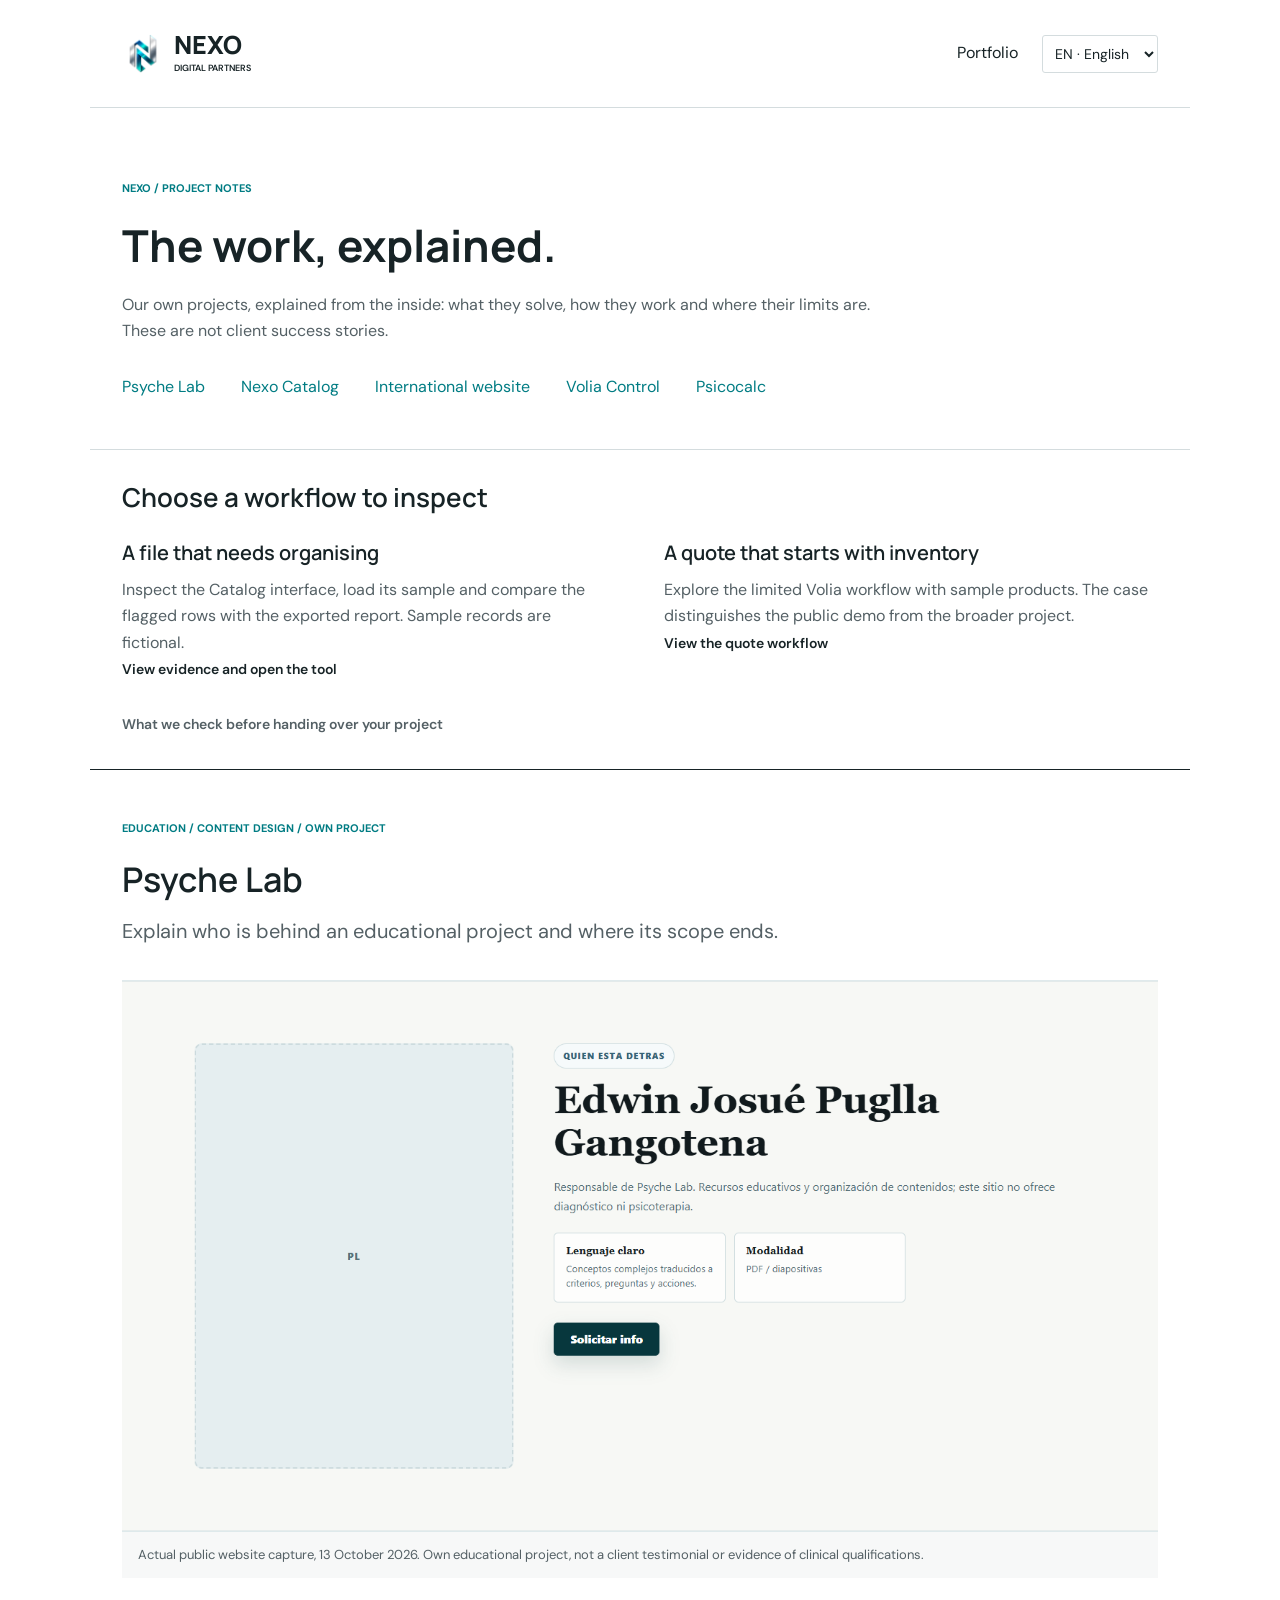
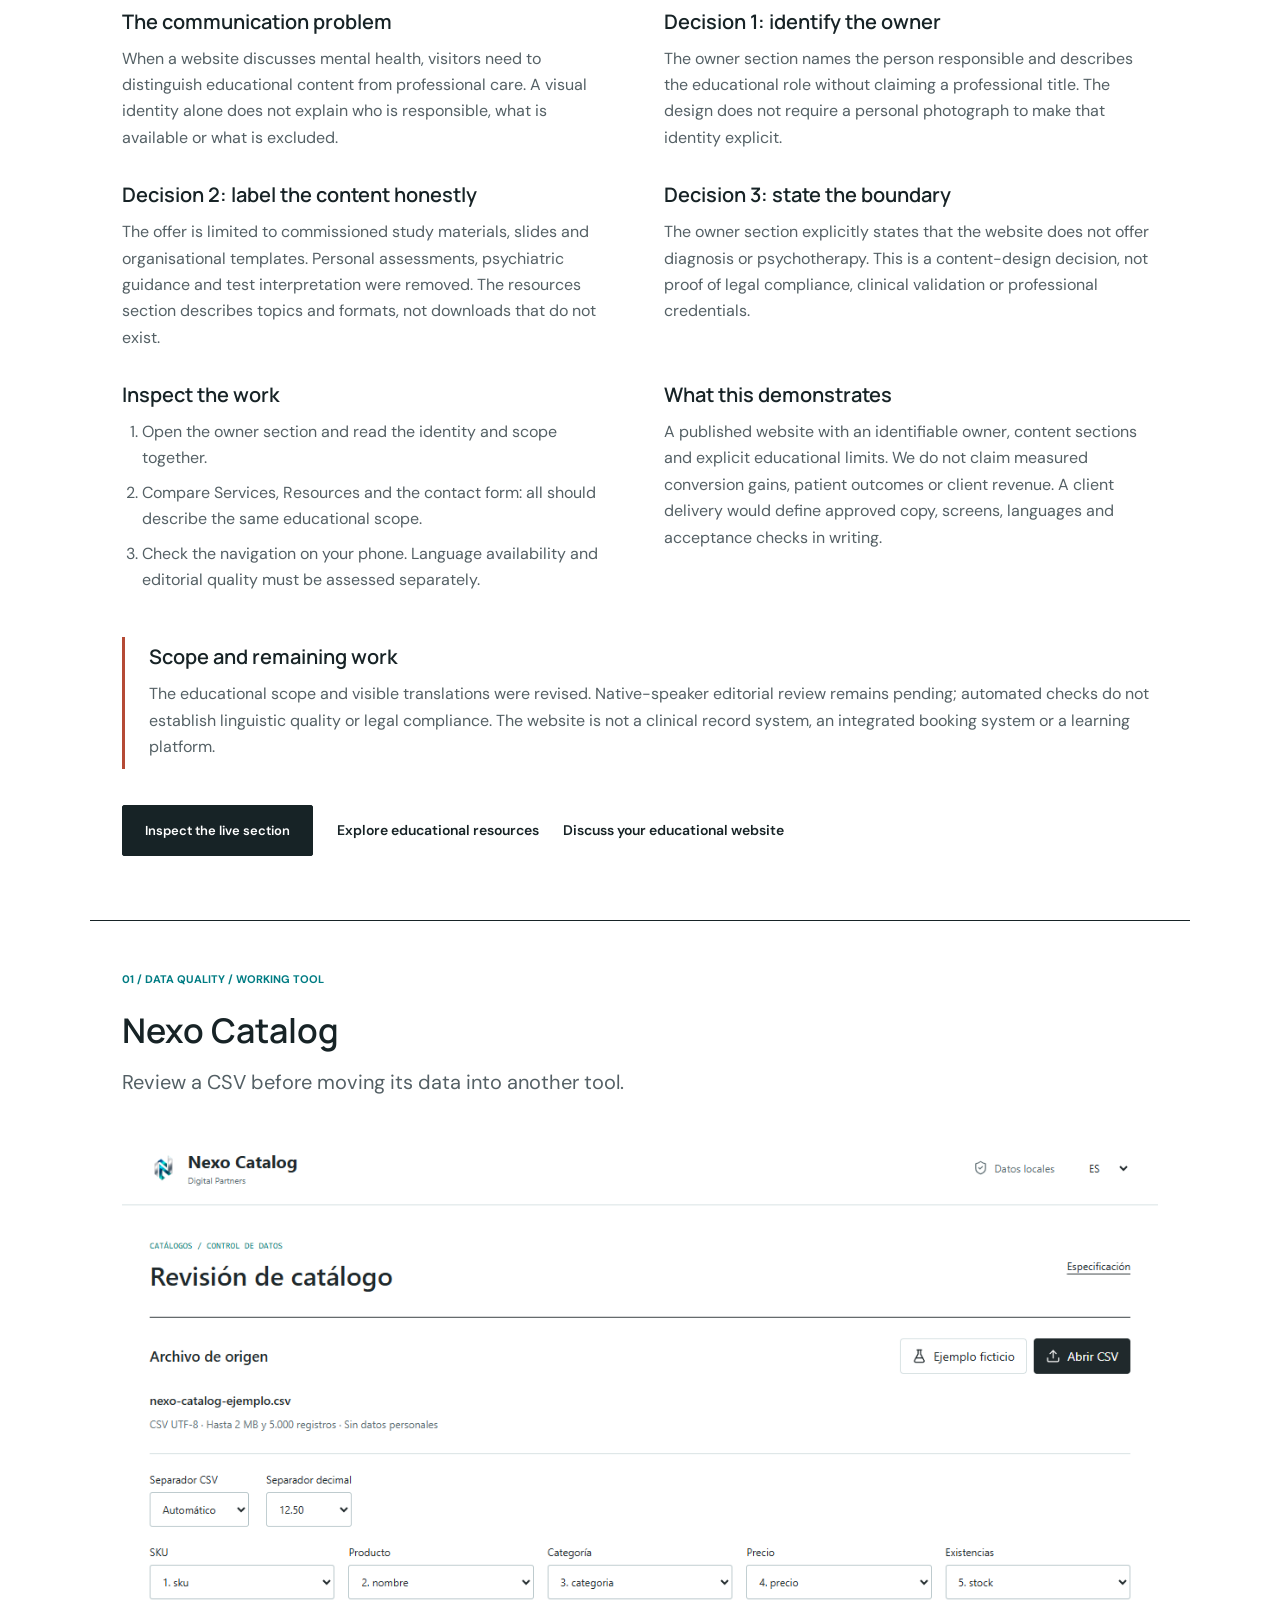
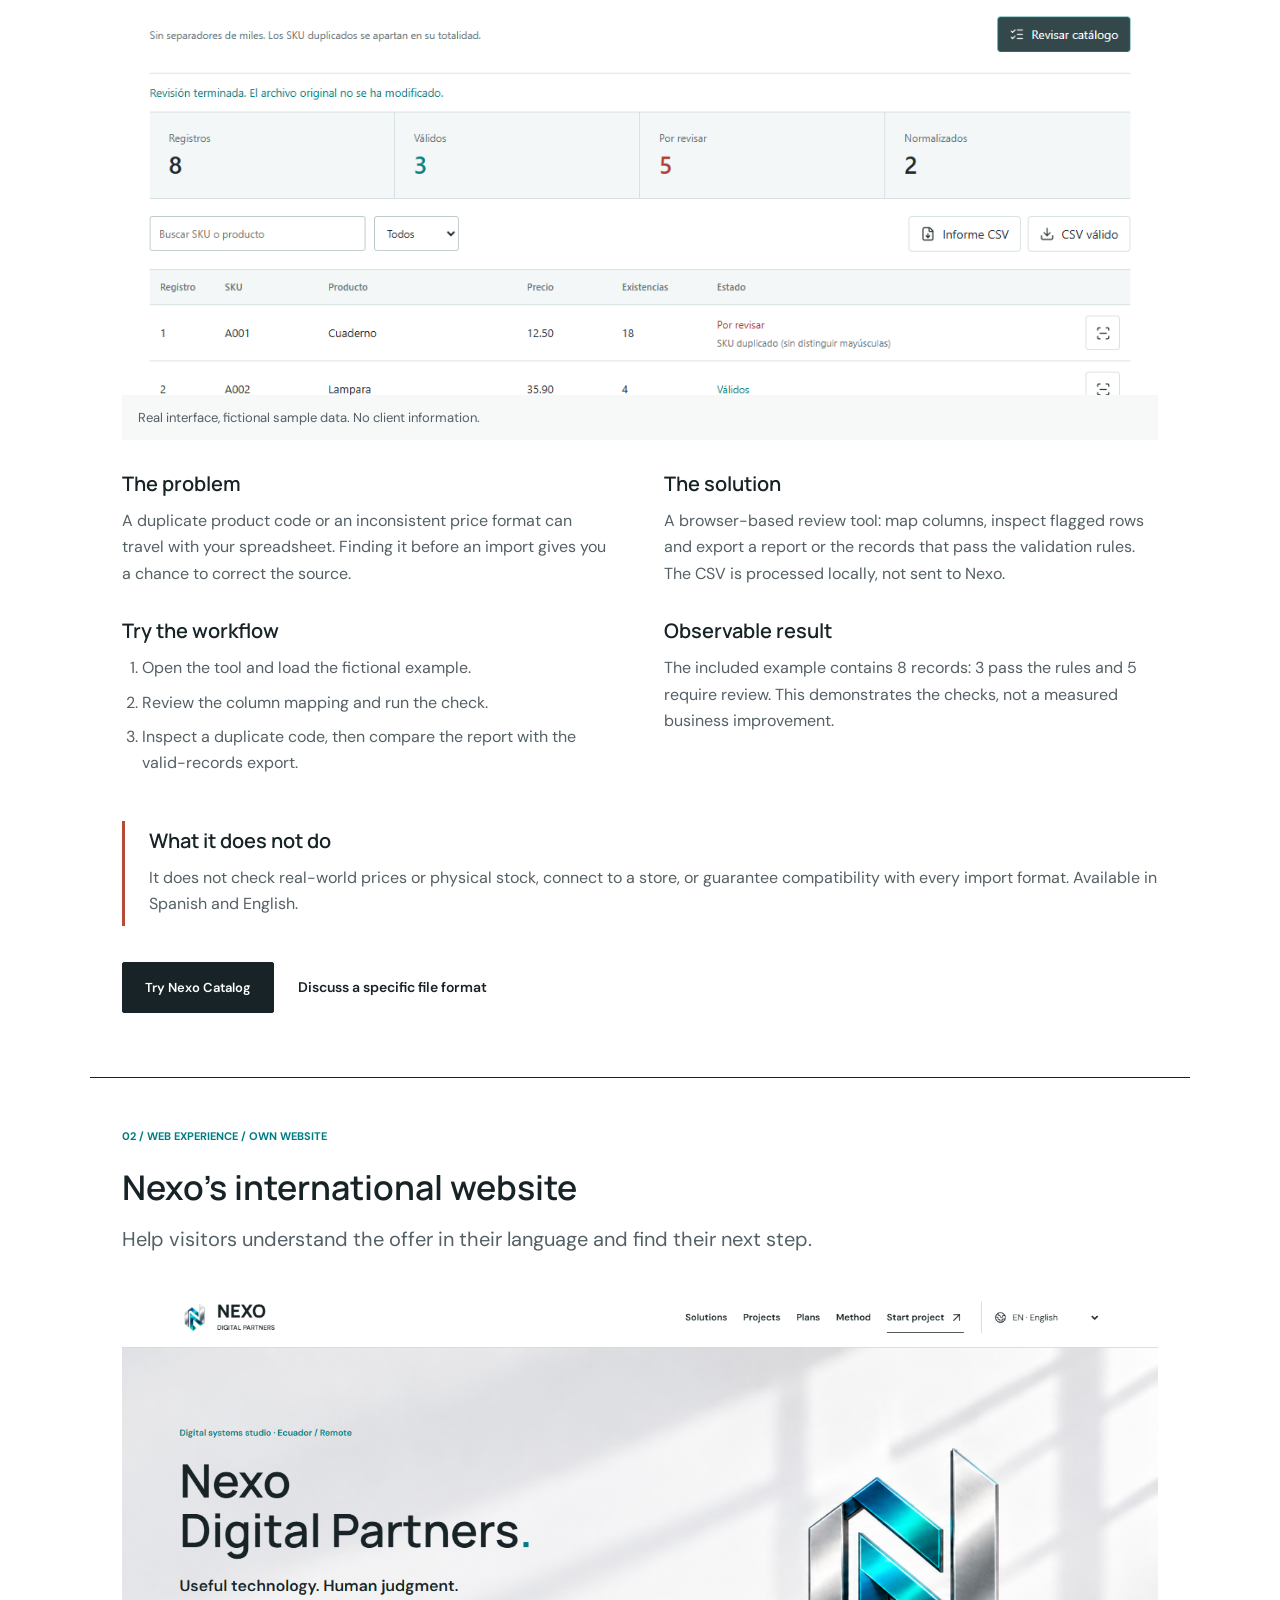
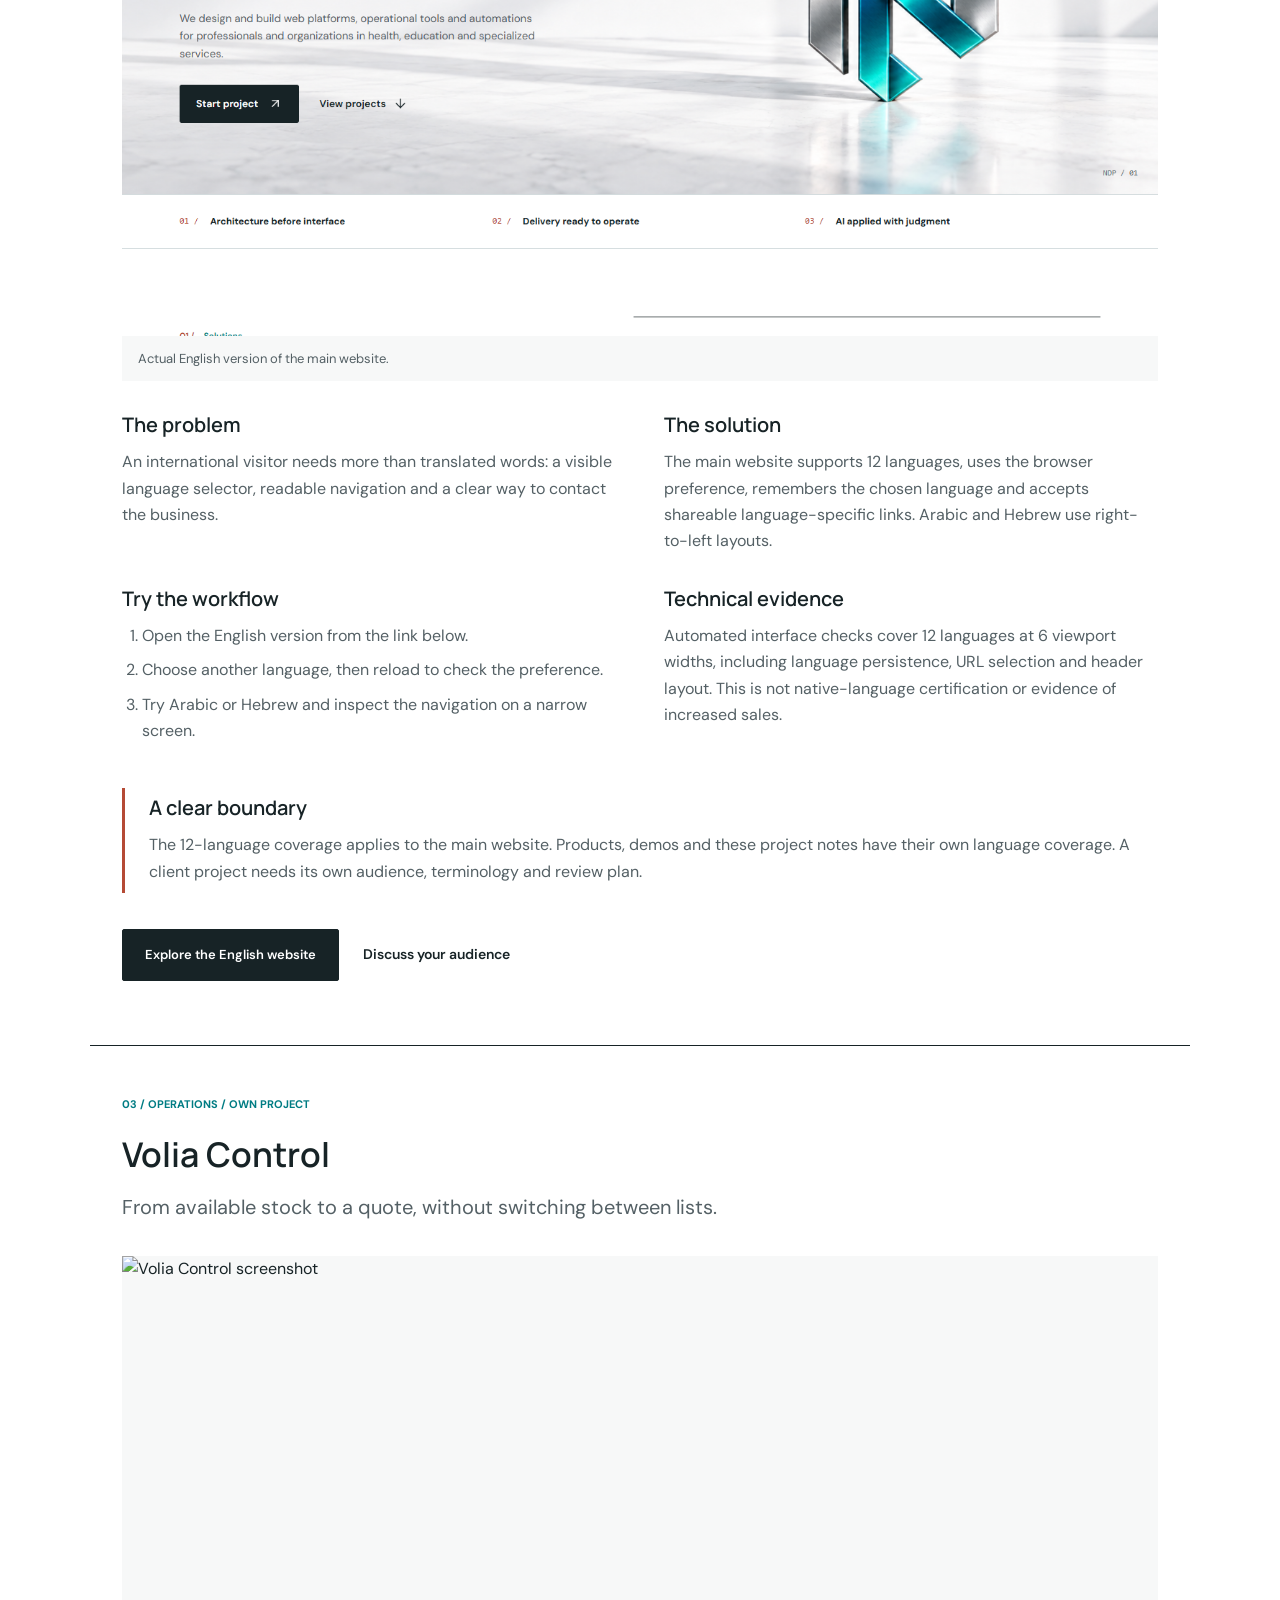
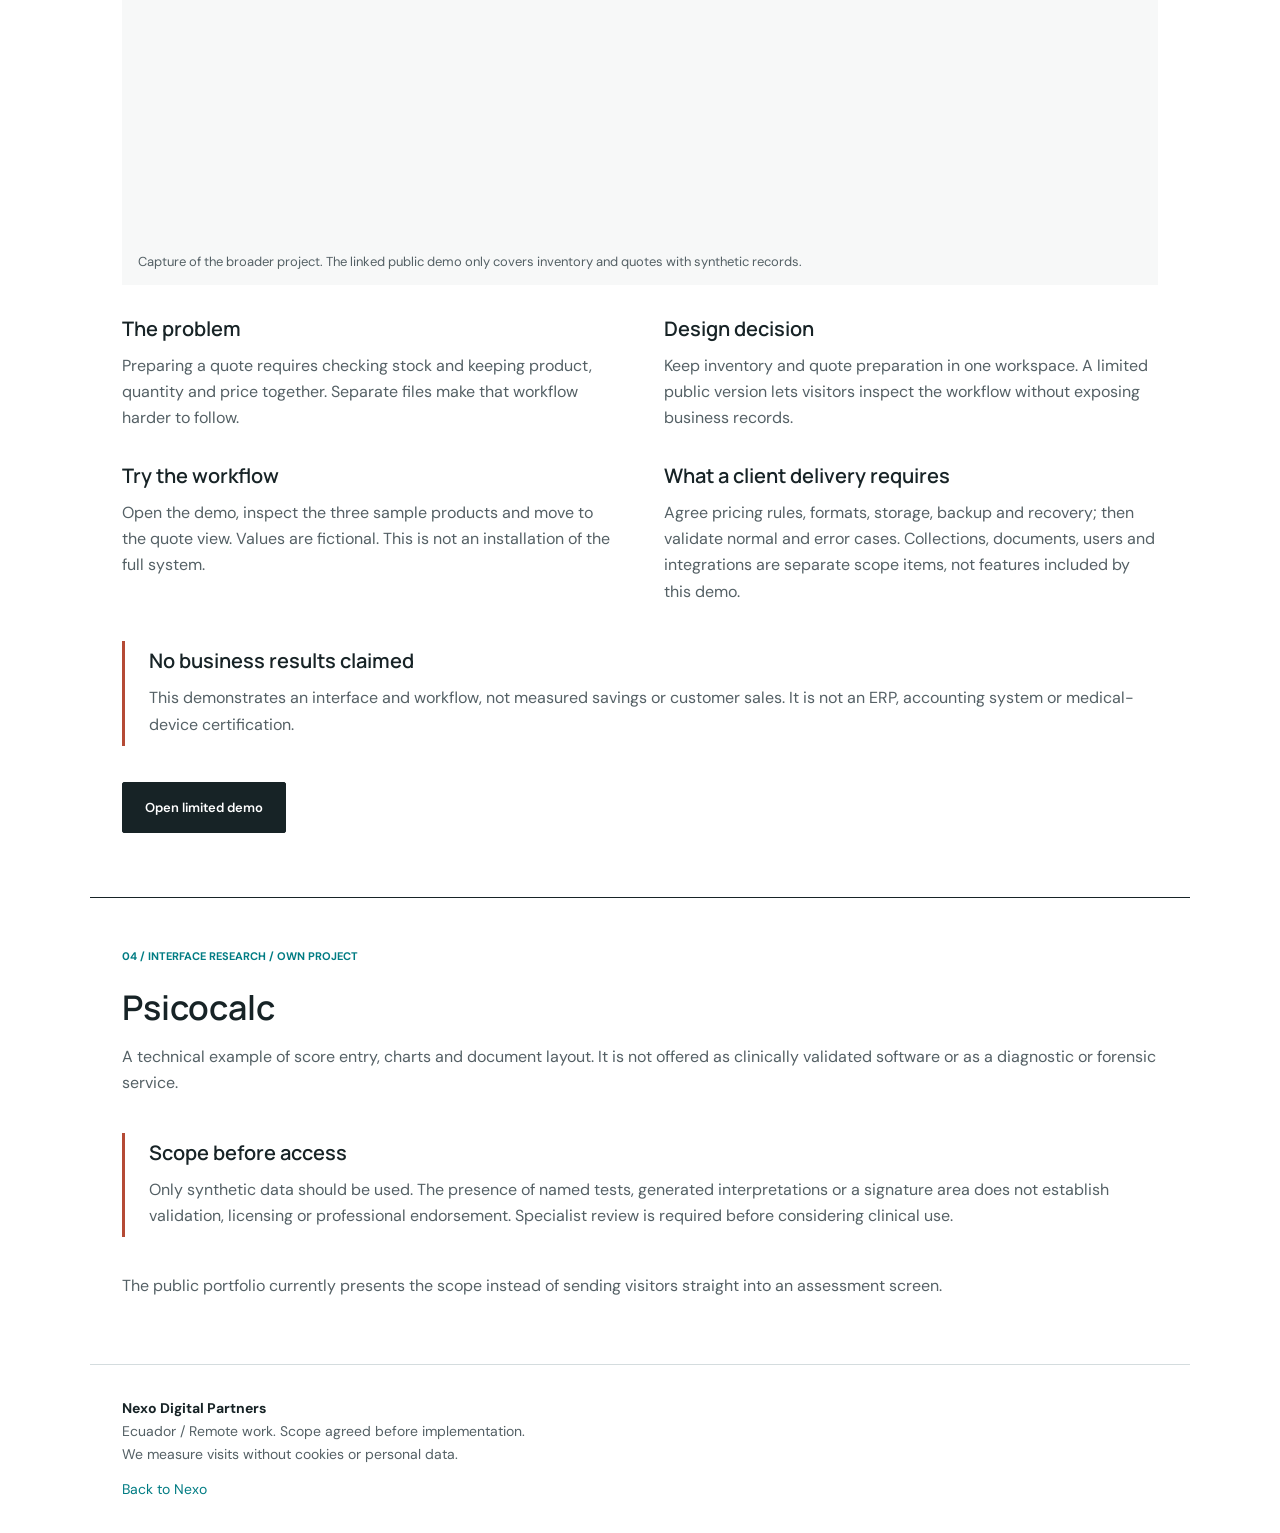
==== commit 2cc67741: "Añade analítica GoatCounter sin cookies y aviso de privacidad en 12 idiomas Co-Authored-By: Claude S" ====
--- a/cases/index.html
+++ b/cases/index.html
@@ -76,5 +76,6 @@
   </article>
   <article class="case-study" id="psicocalc"><header><p class="eyebrow" data-en="04 / Interface research / Own project">04 / Exploración de interfaz / Proyecto propio</p><h2>Psicocalc</h2></header><p data-en="A technical example of score entry, charts and document layout. It is not offered as clinically validated software or as a diagnostic or forensic service.">Ejemplo técnico de captura de puntuaciones, gráficos y composición de documentos. No se ofrece como software clínicamente validado ni como servicio diagnóstico o pericial.</p><aside class="case-limit"><h3 data-en="Scope before access">Alcance antes del acceso</h3><p data-en="Only synthetic data should be used. The presence of named tests, generated interpretations or a signature area does not establish validation, licensing or professional endorsement. Specialist review is required before considering clinical use.">Solo deben usarse datos sintéticos. La presencia de pruebas con nombre, interpretaciones generadas o un área de firma no acredita validación, licencias ni aval profesional. Se requiere revisión especializada antes de considerar un uso clínico.</p></aside><p data-en="The public portfolio currently presents the scope instead of sending visitors straight into an assessment screen.">El portafolio público presenta primero el alcance en lugar de enviar directamente a una pantalla de evaluación.</p></article>
 </main>
-<footer class="case-footer"><strong>Nexo Digital Partners</strong><p data-en="Ecuador / Remote work. Scope agreed before implementation.">Ecuador / Trabajo remoto. Alcance acordado antes de implementar.</p><a href="../" data-en="Back to Nexo">Volver a Nexo</a></footer>
+<footer class="case-footer"><strong>Nexo Digital Partners</strong><p data-en="Ecuador / Remote work. Scope agreed before implementation.">Ecuador / Trabajo remoto. Alcance acordado antes de implementar.</p><p data-en="We measure visits without cookies or personal data.">Medimos las visitas sin cookies ni datos personales.</p><a href="../" data-en="Back to Nexo">Volver a Nexo</a></footer>
+<script data-goatcounter="https://josuepug.goatcounter.com/count" async src="//gc.zgo.at/count.js"></script>
 </body></html>
--- a/styles.css
+++ b/styles.css
@@ -1,4 +1,9 @@
-@import url('https://fonts.googleapis.com/css2?family=DM+Sans:wght@400;500;600;700&family=Manrope:wght@400;500;600;700;800&display=swap');
+@font-face{font-family:'Manrope';font-style:normal;font-display:swap;font-weight:200 800;src:url('assets/fonts/manrope-cyrillic-wght-normal.woff2') format('woff2');unicode-range:U+0301,U+0400-045F,U+0490-0491,U+04B0-04B1,U+2116}
+@font-face{font-family:'Manrope';font-style:normal;font-display:swap;font-weight:200 800;src:url('assets/fonts/manrope-latin-ext-wght-normal.woff2') format('woff2');unicode-range:U+0100-02BA,U+02BD-02C5,U+02C7-02CC,U+02CE-02D7,U+02DD-02FF,U+0304,U+0308,U+0329,U+1D00-1DBF,U+1E00-1E9F,U+1EF2-1EFF,U+2020,U+20A0-20AB,U+20AD-20C0,U+2113,U+2C60-2C7F,U+A720-A7FF}
+@font-face{font-family:'Manrope';font-style:normal;font-display:swap;font-weight:200 800;src:url('assets/fonts/manrope-latin-wght-normal.woff2') format('woff2');unicode-range:U+0000-00FF,U+0131,U+0152-0153,U+02BB-02BC,U+02C6,U+02DA,U+02DC,U+0304,U+0308,U+0329,U+2000-206F,U+20AC,U+2122,U+2191,U+2193,U+2212,U+2215,U+FEFF,U+FFFD}
+@font-face{font-family:'DM Sans';font-style:normal;font-display:swap;font-weight:100 1000;src:url('assets/fonts/dm-sans-latin-ext-wght-normal.woff2') format('woff2');unicode-range:U+0100-02BA,U+02BD-02C5,U+02C7-02CC,U+02CE-02D7,U+02DD-02FF,U+0304,U+0308,U+0329,U+1D00-1DBF,U+1E00-1E9F,U+1EF2-1EFF,U+2020,U+20A0-20AB,U+20AD-20C0,U+2113,U+2C60-2C7F,U+A720-A7FF}
+@font-face{font-family:'DM Sans';font-style:normal;font-display:swap;font-weight:100 1000;src:url('assets/fonts/dm-sans-latin-wght-normal.woff2') format('woff2');unicode-range:U+0000-00FF,U+0131,U+0152-0153,U+02BB-02BC,U+02C6,U+02DA,U+02DC,U+0304,U+0308,U+0329,U+2000-206F,U+20AC,U+2122,U+2191,U+2193,U+2212,U+2215,U+FEFF,U+FFFD}
+
 :root { --ink:#172326; --muted:#546065; --teal:#007c83; --accent:#b54a35; --line:#d4dcde; --paper:#f7f8f8; --white:#fff; --content:1280px; --display:'Manrope',Arial,sans-serif; }
 * { box-sizing:border-box; letter-spacing:0; }
 html { scroll-behavior:smooth; scroll-padding-top:110px; }
